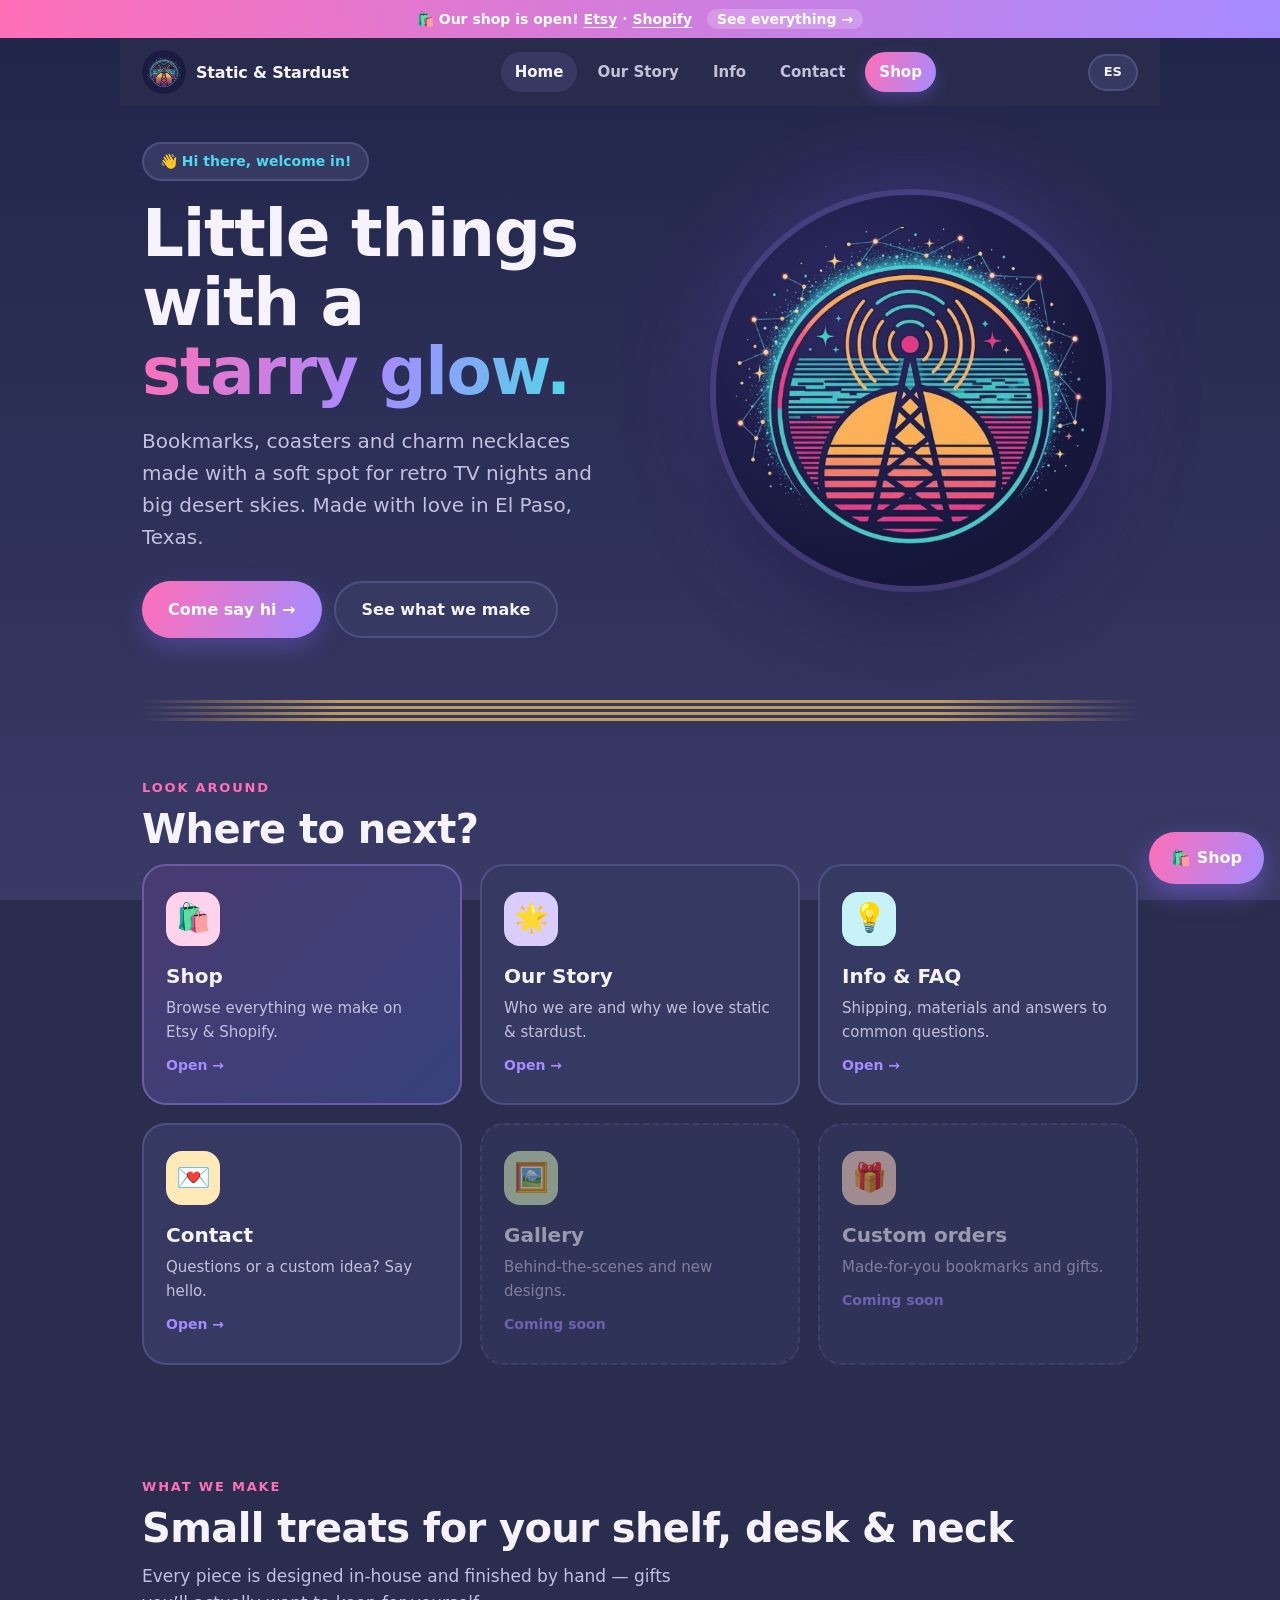
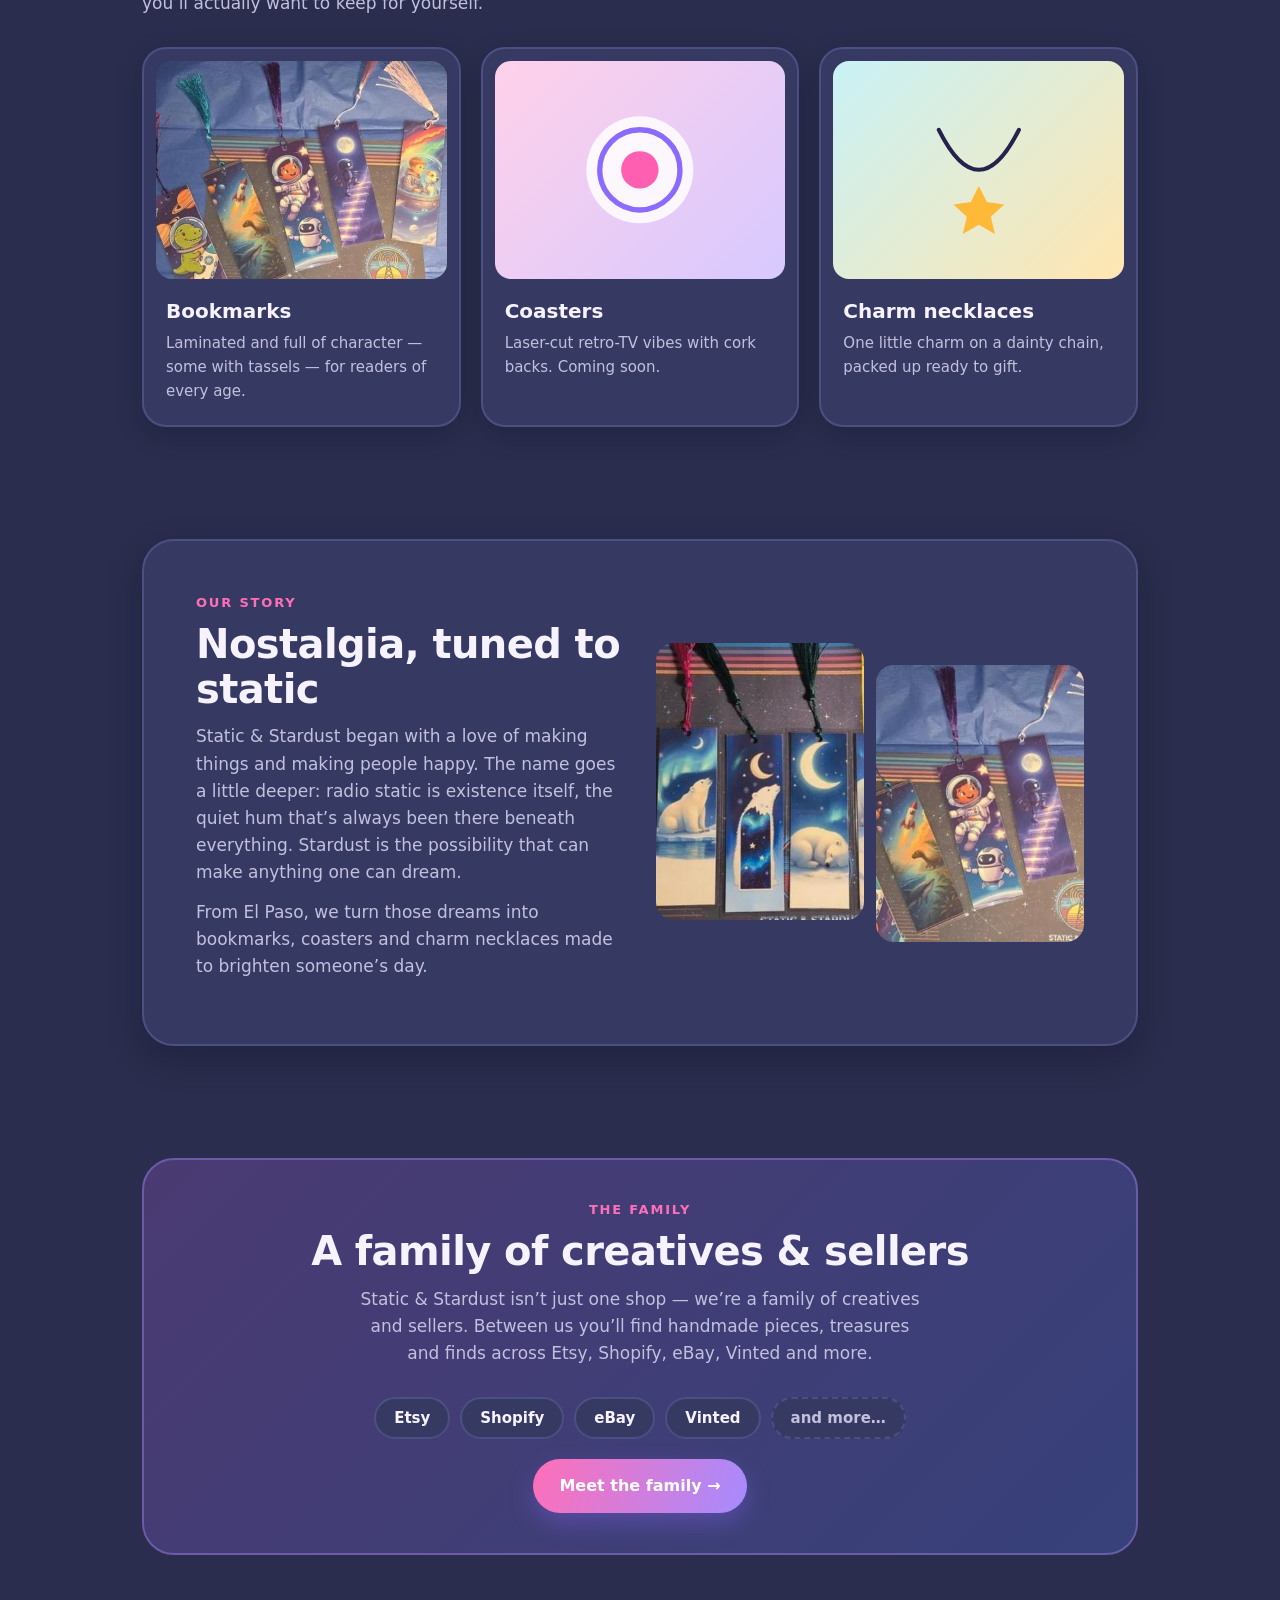
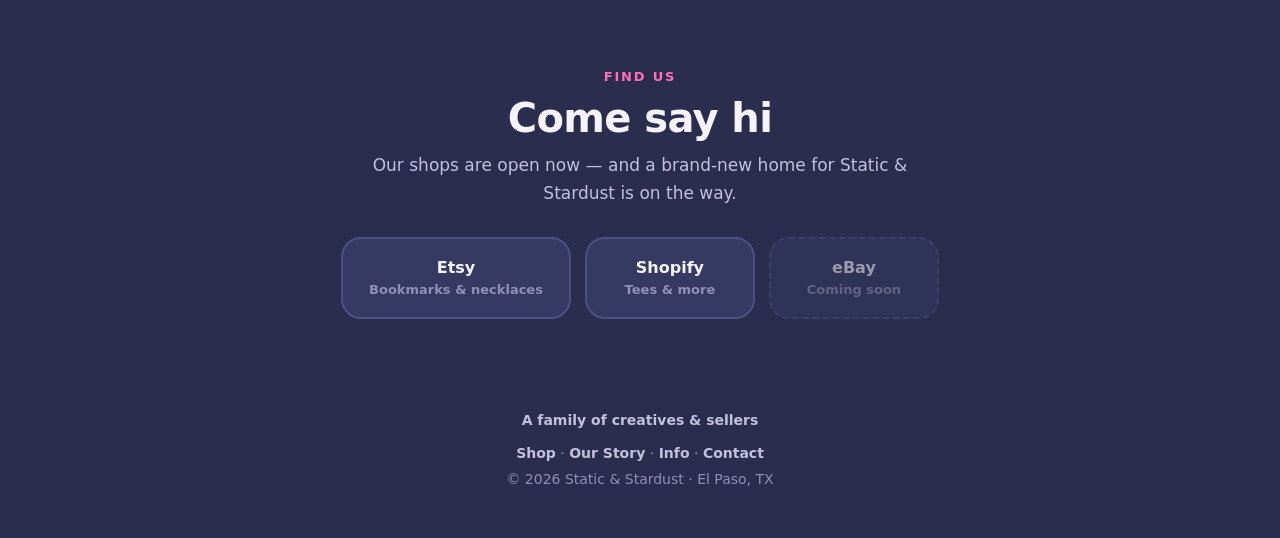
==== index.html @ 1968fdc7 "Bookmarks: tassel is optional ('some come with'), not promised Co-Authored-By: Claude Sonnet 5.5 <no" ====
<!DOCTYPE html>
<html lang="en">
<head>
<meta charset="utf-8">
<meta name="viewport" content="width=device-width, initial-scale=1">
<title data-i18n="meta.title">Static &amp; Stardust — Welcome!</title>
<meta name="description" data-i18n-content="meta.desc" content="Welcome to Static &amp; Stardust — handmade bookmarks, coasters and charm necklaces with a nostalgic, starry glow. Made in El Paso, TX.">
<meta name="theme-color" content="#2a2d4d">
<link rel="icon" type="image/png" href="assets/favicon-64.png">
<link rel="apple-touch-icon" href="assets/apple-touch-icon.png">
<meta property="og:title" content="Static &amp; Stardust — Welcome!">
<meta property="og:description" content="Bookmarks, coasters and charm necklaces with a nostalgic, starry glow.">
<meta property="og:image" content="https://staticandstardust.com/assets/apple-touch-icon.png">
<link rel="stylesheet" href="welcome.css">
</head>
<body data-page="home">
<div class="blobs" aria-hidden="true"><i></i><i></i><i></i><i></i></div>

<div id="chrome-top"></div>
<div class="wrap">
  <main id="top">
    <div class="hero">
      <div>
        <span class="hello" data-i18n="hero.hello">👋 Hi there, welcome in!</span>
        <h1 data-i18n="hero.title">Little things with a<br><span class="grad">starry glow.</span></h1>
        <p class="lede" data-i18n="hero.lede">Bookmarks, coasters and charm necklaces made with a soft spot for retro TV nights and big desert skies. Made with love in El Paso, Texas.</p>
        <div class="btns">
          <a class="btn btn-main" href="#find" data-i18n="hero.cta">Come say hi →</a>
          <a class="btn btn-alt" href="#make" data-i18n="hero.make">See what we make</a>
        </div>
      </div>
      <div class="badge-wrap"><img src="assets/logo-badge.png" alt="Static &amp; Stardust radio-tower sunset badge"></div>
    </div>
    <div class="stripes" aria-hidden="true"></div>

    <section id="explore">
      <div class="tag" data-i18n="ex.tag">Look around</div>
      <h2 data-i18n="ex.title">Where to next?</h2>
      <div class="boxes">
        <a class="box feat" href="shop.html"><div class="ic i1">🛍️</div><h3 data-i18n="ex.shop.t">Shop</h3><p data-i18n="ex.shop.p">Browse everything we make on Etsy &amp; Shopify.</p><span class="go" data-i18n="ex.go">Open →</span></a>
        <a class="box" href="about.html"><div class="ic i2">🌟</div><h3 data-i18n="ex.about.t">Our Story</h3><p data-i18n="ex.about.p">Who we are and why we love static &amp; stardust.</p><span class="go" data-i18n="ex.go">Open →</span></a>
        <a class="box" href="info.html"><div class="ic i3">💡</div><h3 data-i18n="ex.info.t">Info &amp; FAQ</h3><p data-i18n="ex.info.p">Shipping, materials and answers to common questions.</p><span class="go" data-i18n="ex.go">Open →</span></a>
        <a class="box" href="contact.html"><div class="ic i4">💌</div><h3 data-i18n="ex.contact.t">Contact</h3><p data-i18n="ex.contact.p">Questions or a custom idea? Say hello.</p><span class="go" data-i18n="ex.go">Open →</span></a>
        <div class="box dim"><div class="ic i5">🖼️</div><h3 data-i18n="ex.gal.t">Gallery</h3><p data-i18n="ex.gal.p">Behind-the-scenes and new designs.</p><span class="go" data-i18n="ex.soon">Coming soon</span></div>
        <div class="box dim"><div class="ic i6">🎁</div><h3 data-i18n="ex.cust.t">Custom orders</h3><p data-i18n="ex.cust.p">Made-for-you bookmarks and gifts.</p><span class="go" data-i18n="ex.soon">Coming soon</span></div>
      </div>
    </section>

    <section id="make">
      <div class="tag" data-i18n="make.tag">What we make</div>
      <h2 data-i18n="make.title">Small treats for your shelf, desk &amp; neck</h2>
      <p class="sub" data-i18n="make.sub">Every piece is designed in-house and finished by hand — gifts you’ll actually want to keep for yourself.</p>
      <div class="cards">
        <article class="card">
          <div class="pic"><img src="assets/bookmarks-space-dino.jpg" alt="Space and dinosaur laminated bookmarks" loading="lazy"></div>
          <h3 data-i18n="c1.t">Bookmarks</h3>
          <p data-i18n="c1.p">Laminated and full of character — some with tassels — for readers of every age.</p>
        </article>
        <article class="card">
          <div class="pic coaster"><svg viewBox="0 0 100 100" aria-hidden="true"><circle cx="50" cy="50" r="40" fill="#fff" opacity=".85"/><circle cx="50" cy="50" r="30" fill="none" stroke="#8b6bff" stroke-width="4"/><circle cx="50" cy="50" r="14" fill="#ff5fb0"/></svg></div>
          <h3 data-i18n="c2.t">Coasters</h3>
          <p data-i18n="c2.p">Laser-cut retro-TV vibes with cork backs. Coming soon.</p>
        </article>
        <article class="card">
          <div class="pic neck"><svg viewBox="0 0 100 100" aria-hidden="true"><path d="M20 20 Q50 80 80 20" fill="none" stroke="#27224d" stroke-width="3" stroke-linecap="round"/><path d="M50 62 l6 12 13 2 -10 9 3 13 -12 -7 -12 7 3 -13 -10 -9 13 -2z" fill="#ffb938"/></svg></div>
          <h3 data-i18n="c3.t">Charm necklaces</h3>
          <p data-i18n="c3.p">One little charm on a dainty chain, packed up ready to gift.</p>
        </article>
      </div>
    </section>

    <section>
      <div class="story">
        <div>
          <div class="tag" data-i18n="story.tag">Our story</div>
          <h2 data-i18n="story.title">Nostalgia, tuned to static</h2>
          <p data-i18n="story.p1">Static &amp; Stardust began with a love of making things and making people happy. The name goes a little deeper: radio static is existence itself, the quiet hum that’s always been there beneath everything. Stardust is the possibility that can make anything one can dream.</p>
          <p data-i18n="story.p2">From El Paso, we turn those dreams into bookmarks, coasters and charm necklaces made to brighten someone’s day.</p>
        </div>
        <div class="photos">
          <img src="assets/bookmarks-polar-bear.jpg" alt="Polar bear laminated bookmarks" loading="lazy">
          <img src="assets/bookmarks-space-dino.jpg" alt="Space and dinosaur bookmarks" loading="lazy">
        </div>
      </div>
    </section>

    <section>
      <div class="famband">
        <div class="tag" data-i18n="fam.tag">The family</div>
        <h2 data-i18n="fam.title">A family of creatives &amp; sellers</h2>
        <p class="sub" data-i18n="fam.p">Static &amp; Stardust isn’t just one shop — we’re a family of creatives and sellers. Between us you’ll find handmade pieces, treasures and finds across Etsy, Shopify, eBay, Vinted and more.</p>
        <div class="chips"><span class="chip">Etsy</span><span class="chip">Shopify</span><span class="chip">eBay</span><span class="chip">Vinted</span><span class="chip more" data-i18n="fam.more">and more…</span></div>
        <p style="margin-top:20px"><a class="btn btn-main" href="about.html#family" data-i18n="fam.cta">Meet the family →</a></p>
      </div>
    </section>

    <section class="find" id="find">
      <div class="tag" data-i18n="find.tag">Find us</div>
      <h2 data-i18n="find.title">Come say hi</h2>
      <p class="sub" data-i18n="find.sub">Our shops are open now — and a brand-new home for Static &amp; Stardust is on the way.</p>
      <div class="shops">
        <a class="shop" href="https://staticandstardust.etsy.com" rel="noopener">Etsy<small data-i18n="find.etsy">Bookmarks &amp; necklaces</small></a>
        <a class="shop" href="https://staticandstardust.myshopify.com" rel="noopener">Shopify<small data-i18n="find.shopify">Tees &amp; more</small></a>
        <span class="shop soon">eBay<small data-i18n="find.ebay">Coming soon</small></span>
      </div>
    </section>
  </main>
</div>
<div id="chrome-bottom"></div>

<script src="shared.js"></script>
<script src="i18n.js"></script>
<script>
SASi18n(Object.assign({},SAS_SHARED_ES,{
  'meta.title':'Static &amp; Stardust — ¡Bienvenido!',
  'meta.desc':'Bienvenido a Static &amp; Stardust — separadores de libros, posavasos y collares con dijes hechos a mano con un brillo nostálgico y estrellado. Hecho en El Paso, TX.',
  'hero.hello':'👋 ¡Hola, bienvenido!',
  'hero.title':'Cositas con un<br><span class="grad">brillo estrellado.</span>',
  'hero.lede':'Separadores de libros, posavasos y collares con dijes hechos con cariño por las noches de tele retro y los cielos del desierto. Hecho con amor en El Paso, Texas.',
  'hero.cta':'Ven a saludar →',
  'hero.make':'Mira lo que hacemos',
  'make.tag':'Lo que hacemos',
  'make.title':'Pequeños detalles para tu estante, escritorio y cuello',
  'make.sub':'Cada pieza se diseña aquí y se termina a mano — regalos que querrás quedarte para ti.',
  'c1.t':'Separadores',
  'c1.p':'Laminados y llenos de personalidad — algunos con borla — para lectores de todas las edades.',
  'c2.t':'Posavasos',
  'c2.p':'Cortados con láser, estilo tele retro, con base de corcho. Próximamente.',
  'c3.t':'Collares con dije',
  'c3.p':'Un dije con una cadena delicada, listo para regalar.',
  'story.tag':'Nuestra historia',
  'story.title':'Nostalgia, sintonizada en estática',
  'story.p1':'Static & Stardust nació del amor por crear cosas y hacer felices a las personas. El nombre va un poco más profundo: la estática de la radio es la existencia misma, el zumbido silencioso que siempre ha estado ahí, bajo todo. El polvo de estrellas es la posibilidad que puede crear cualquier cosa que alguien pueda soñar.',
  'story.p2':'Desde El Paso, convertimos esos sueños en separadores, posavasos y collares con dije hechos para alegrarle el día a alguien.',
  'find.tag':'Encuéntranos',
  'find.title':'Ven a saludar',
  'find.sub':'Nuestras tiendas ya están abiertas — y un nuevo hogar para Static &amp; Stardust viene en camino.',
  'find.etsy':'Separadores y collares',
  'find.shopify':'Camisetas y más',
  'find.ebay':'Próximamente',
  'ex.tag':'Echa un vistazo','ex.title':'¿A dónde vamos?','ex.go':'Abrir →','ex.soon':'Próximamente',
  'ex.shop.t':'Tienda','ex.shop.p':'Mira todo lo que hacemos en Etsy y Shopify.',
  'ex.about.t':'Nuestra historia','ex.about.p':'Quiénes somos y por qué amamos la estática y el polvo de estrellas.',
  'ex.info.t':'Info y preguntas','ex.info.p':'Envíos, materiales y respuestas a preguntas comunes.',
  'ex.contact.t':'Contacto','ex.contact.p':'¿Preguntas o una idea personalizada? Di hola.',
  'ex.gal.t':'Galería','ex.gal.p':'Detrás de cámaras y diseños nuevos.',
  'ex.cust.t':'Pedidos personalizados','ex.cust.p':'Separadores y regalos hechos para ti.',
  'fam.tag':'La familia',
  'fam.title':'Una familia de creativos y vendedores',
  'fam.p':'Static & Stardust no es solo una tienda: somos una familia de creadores y vendedores. Entre todos encontrarás piezas hechas a mano, tesoros y hallazgos en Etsy, Shopify, eBay, Vinted y más.',
  'fam.more':'y más…',
  'fam.cta':'Conoce a la familia →',
  'fam.tagline':'Una familia de creativos y vendedores'
}));
</script>
</body>
</html>
---- welcome.css ----
:root{
  --cream:#2a2d4d; --paper:#363a63; --ink:#f6f3ff; --soft:#c3c0de; --faint:#928fb6;
  --pink:#ff6fb8; --violet:#a58bff; --teal:#4fd9e8; --amber:#ffc857; --line:#4b5082;
  --sans:ui-rounded,"SF Pro Rounded","Nunito","Segoe UI",system-ui,-apple-system,sans-serif;
  --r:24px;
}
*{box-sizing:border-box;margin:0;padding:0}
html{scroll-behavior:smooth}
body{font-family:var(--sans);background:linear-gradient(180deg,#22254a 0%,#2d3058 55%,#3a3a66 100%) fixed;color:var(--ink);line-height:1.6;-webkit-font-smoothing:antialiased;overflow-x:hidden}
a{color:inherit}
img{max-width:100%;display:block}
.wrap{max-width:1040px;margin:0 auto;padding:0 22px}

/* background blobs */
.blobs{position:fixed;inset:0;z-index:-1;overflow:hidden;pointer-events:none}
.blobs i{position:absolute;border-radius:50%;filter:blur(90px);opacity:.22}
.blobs i:nth-child(1){width:420px;height:420px;background:#ff6fb8;top:-120px;left:-100px}
.blobs i:nth-child(2){width:380px;height:380px;background:#8b6bff;top:80px;right:-120px}
.blobs i:nth-child(3){width:420px;height:420px;background:#4fd9e8;bottom:-160px;left:25%}
.blobs i:nth-child(4){width:300px;height:300px;background:#ffc857;bottom:10%;right:-80px}

/* top bar */
.top{display:flex;align-items:center;justify-content:space-between;padding:18px 0}
.brand{display:flex;align-items:center;gap:10px;text-decoration:none;font-weight:800;letter-spacing:-.01em}
.brand img{width:44px;height:44px;object-fit:contain;background:#1b1b41;border-radius:50%;padding:3px}
.lang{border:2px solid var(--line);background:var(--paper);color:var(--ink);font:inherit;font-weight:700;font-size:13px;border-radius:999px;padding:6px 14px;cursor:pointer}
.lang:hover{border-color:var(--violet)}

/* hero */
.hero{display:grid;grid-template-columns:1.05fr .95fr;gap:40px;align-items:center;padding:36px 0 56px}
.hello{display:inline-block;background:var(--paper);border:2px solid var(--line);padding:6px 16px;border-radius:999px;font-weight:700;font-size:14px;color:var(--violet);margin-bottom:18px}
h1{font-size:clamp(38px,6.4vw,66px);line-height:1.05;letter-spacing:-.02em;font-weight:900;margin-bottom:18px}
h1 .grad{background:linear-gradient(110deg,var(--pink),var(--violet) 55%,var(--teal));-webkit-background-clip:text;background-clip:text;color:transparent}
.lede{font-size:clamp(17px,2.2vw,20px);color:var(--soft);max-width:480px;margin-bottom:28px}
.btns{display:flex;gap:12px;flex-wrap:wrap}
.btn{display:inline-flex;align-items:center;gap:8px;padding:14px 26px;border-radius:999px;font-weight:800;text-decoration:none;font-size:16px;transition:transform .15s,box-shadow .15s}
.btn:hover{transform:translateY(-2px)}
.btn-main{background:linear-gradient(110deg,var(--pink),var(--violet));color:#fff;box-shadow:0 10px 24px rgba(139,107,255,.32)}
.btn-alt{background:var(--paper);border:2px solid var(--line);color:var(--ink)}
.btn-alt:hover{border-color:var(--teal)}
.badge-wrap{position:relative;display:grid;place-items:center}
.badge-wrap::before{content:"";position:absolute;width:86%;aspect-ratio:1;border-radius:50%;background:radial-gradient(circle at 35% 30%,#2e2a63 0,#15163a 72%);box-shadow:0 0 0 6px rgba(165,139,255,.18),0 30px 70px rgba(10,10,30,.5),0 0 90px rgba(139,107,255,.35)}
.badge-wrap img{position:relative;width:min(420px,88%);animation:float 6s ease-in-out infinite}
@keyframes float{50%{transform:translateY(-10px)}}
@media (prefers-reduced-motion:reduce){.badge-wrap img{animation:none}html{scroll-behavior:auto}}

/* sunset stripe divider */
.stripes{height:22px;background:repeating-linear-gradient(180deg,var(--amber) 0 3px,transparent 3px 6px);-webkit-mask:linear-gradient(90deg,transparent,#000 20%,#000 80%,transparent);mask:linear-gradient(90deg,transparent,#000 20%,#000 80%,transparent);opacity:.7;margin:6px 0 0}

section{padding:56px 0}
.tag{font-weight:800;font-size:13px;letter-spacing:.14em;text-transform:uppercase;color:var(--pink);margin-bottom:8px}
h2{font-size:clamp(28px,4.4vw,40px);line-height:1.12;letter-spacing:-.015em;font-weight:900;margin-bottom:12px}
.sub{color:var(--soft);max-width:560px;margin-bottom:30px;font-size:17px}

/* make cards */
.cards{display:grid;grid-template-columns:repeat(3,1fr);gap:20px}
.card{background:var(--paper);border:2px solid var(--line);border-radius:var(--r);padding:12px 12px 22px;box-shadow:0 8px 24px rgba(10,10,30,.25);transition:transform .2s,box-shadow .2s}
.card:hover{transform:translateY(-5px);box-shadow:0 18px 36px rgba(10,10,30,.4)}
.card .pic{aspect-ratio:4/3;border-radius:16px;overflow:hidden;margin-bottom:16px;display:grid;place-items:center}
.card .pic img{width:100%;height:100%;object-fit:cover}
.card h3{font-size:20px;font-weight:800;padding:0 10px 4px}
.card p{color:var(--soft);font-size:15px;padding:0 10px}
.pic.coaster{background:linear-gradient(135deg,#ffd1ea,#d7c9ff)}
.pic.neck{background:linear-gradient(135deg,#c9f2f7,#ffe6b0)}
.pic svg{width:46%;height:auto}

/* story */
.story{background:var(--paper);border:2px solid var(--line);border-radius:32px;padding:clamp(26px,5vw,52px);display:grid;grid-template-columns:1fr 1fr;gap:32px;align-items:center;box-shadow:0 12px 34px rgba(10,10,30,.3)}
.story p{color:var(--soft);font-size:17px;margin-bottom:12px}
.story .photos{display:grid;grid-template-columns:1fr 1fr;gap:12px}
.story .photos img{border-radius:18px;aspect-ratio:3/4;object-fit:cover;width:100%}
.story .photos img:nth-child(2){margin-top:22px}

/* find us */
.find{text-align:center}
.find .sub{margin-left:auto;margin-right:auto}
.shops{display:flex;gap:14px;justify-content:center;flex-wrap:wrap}
.shop{background:var(--paper);border:2px solid var(--line);border-radius:20px;padding:16px 26px;text-decoration:none;font-weight:800;min-width:170px;transition:transform .15s,border-color .15s}
.shop:hover{transform:translateY(-3px);border-color:var(--violet)}
.shop small{display:block;font-weight:600;color:var(--faint);font-size:13px}
.shop.soon{opacity:.6;pointer-events:none;border-style:dashed}

footer{padding:30px 0 44px;text-align:center;color:var(--faint);font-size:14px}

@media (max-width:820px){
  .hero{grid-template-columns:1fr;text-align:center;padding-top:10px}
  .lede{margin-left:auto;margin-right:auto}
  .btns{justify-content:center}
  .badge-wrap{order:-1}
  .cards{grid-template-columns:1fr}
  .story{grid-template-columns:1fr}
}

/* ---- shared chrome ---- */
.bar{background:linear-gradient(100deg,var(--pink),var(--violet));color:#fff;text-align:center;font-weight:700;font-size:14px;padding:8px 14px}
.bar a{color:#fff;text-decoration:underline;text-underline-offset:3px;font-weight:800}
.bar .bar-more{margin-left:10px;background:rgba(255,255,255,.2);padding:2px 10px;border-radius:999px;text-decoration:none}
.top{position:sticky;top:0;z-index:30;background:rgba(42,45,77,.86);-webkit-backdrop-filter:blur(10px);backdrop-filter:blur(10px);margin:0 -22px;padding:12px 22px;gap:14px;flex-wrap:wrap}
.nav{display:flex;gap:6px;align-items:center;flex-wrap:wrap}
.nav a{text-decoration:none;font-weight:700;font-size:15px;padding:8px 14px;border-radius:999px;color:var(--soft)}
.nav a:hover,.nav a.on{background:var(--paper);color:var(--ink)}
.nav a.nav-shop{background:linear-gradient(110deg,var(--pink),var(--violet));color:#fff;box-shadow:0 6px 16px rgba(139,107,255,.3)}
.float-shop{position:fixed;right:16px;bottom:16px;z-index:40;background:linear-gradient(110deg,var(--pink),var(--violet));color:#fff;text-decoration:none;font-weight:800;padding:13px 22px;border-radius:999px;box-shadow:0 10px 26px rgba(139,107,255,.45);transition:transform .15s}
.float-shop:hover{transform:translateY(-3px)}
footer p{margin:4px 0}footer a{text-decoration:none;font-weight:700;color:var(--soft)}footer a:hover{color:var(--violet)}
@media (max-width:700px){.nav{order:3;width:100%;justify-content:center}.nav a{padding:6px 11px;font-size:14px}.top{justify-content:space-between}}

/* ---- explore boxes ---- */
.boxes{display:grid;grid-template-columns:repeat(3,1fr);gap:18px}
.box{display:block;text-decoration:none;background:var(--paper);border:2px solid var(--line);border-radius:var(--r);padding:26px 22px;transition:transform .2s,box-shadow .2s,border-color .2s;position:relative}
.box:hover{transform:translateY(-5px);box-shadow:0 18px 36px rgba(10,10,30,.4);border-color:var(--violet)}
.box .ic{width:54px;height:54px;border-radius:16px;display:grid;place-items:center;font-size:28px;margin-bottom:14px}
.box h3{font-size:20px;font-weight:800;margin-bottom:4px}.box p{color:var(--soft);font-size:15px}
.box .go{display:inline-block;margin-top:10px;font-weight:800;color:var(--violet);font-size:14px}
.box.feat{background:linear-gradient(135deg,#4a3a72,#37417a);border-color:#6a5ca8}
.box.dim{opacity:.65;border-style:dashed;pointer-events:none}
.i1{background:#ffe0f1}.i2{background:#dcd2ff}.i3{background:#cdf3f8}.i4{background:#ffeab8}.i5{background:#e2f7d4}.i6{background:#ffe3d6}
@media (max-width:820px){.boxes{grid-template-columns:1fr 1fr}}
@media (max-width:520px){.boxes{grid-template-columns:1fr}}

/* ---- inner pages ---- */
.pagehead{padding:34px 0 10px}
.pagehead h1{font-size:clamp(34px,5.5vw,54px);margin-bottom:10px}
.prose{max-width:680px}.prose p{color:var(--soft);font-size:17px;margin-bottom:14px}
.faq{display:grid;gap:12px;max-width:760px}
.faq details{background:var(--paper);border:2px solid var(--line);border-radius:18px;padding:16px 20px}
.faq summary{font-weight:800;cursor:pointer;list-style:none}
.faq summary::after{content:"+";float:right;color:var(--violet);font-weight:900}
.faq details[open] summary::after{content:"–"}
.faq p{color:var(--soft);margin-top:10px}
.shopgrid{display:grid;grid-template-columns:repeat(auto-fit,minmax(250px,1fr));gap:20px}
.bigshop{background:var(--paper);border:2px solid var(--line);border-radius:28px;padding:26px;text-decoration:none;display:block;transition:transform .2s,box-shadow .2s}
.bigshop:hover{transform:translateY(-5px);box-shadow:0 18px 36px rgba(10,10,30,.4)}
.bigshop h3{font-size:24px;font-weight:900}.bigshop p{color:var(--soft);margin:6px 0 14px}
.bigshop.main{background:linear-gradient(135deg,#4a3a72,#37417a);border-color:#6a5ca8}
.bigshop.dim{opacity:.6;border-style:dashed;pointer-events:none}
.pill{display:inline-block;font-weight:800;font-size:12px;letter-spacing:.1em;text-transform:uppercase;background:var(--amber);color:#3a2700;padding:3px 10px;border-radius:999px;margin-left:8px;vertical-align:middle}
.minis{display:grid;grid-template-columns:repeat(auto-fit,minmax(240px,1fr));gap:20px}
.mini{background:var(--paper);border:2px solid var(--line);border-radius:22px;overflow:hidden;text-decoration:none;display:block;transition:transform .2s}
.mini:hover{transform:translateY(-4px)}
.mini img{aspect-ratio:4/3;object-fit:cover;width:100%}
.mini div{padding:14px 18px 18px;font-weight:800}.mini small{display:block;color:var(--violet);font-weight:700;margin-top:2px}
.cbox{background:var(--paper);border:2px solid var(--line);border-radius:24px;padding:26px;max-width:560px}
.cbox p{color:var(--soft);margin-bottom:12px}
@media (max-width:700px){.bar-more{display:none}.nav{gap:2px;flex-wrap:nowrap}.nav a{padding:6px 9px;font-size:13.5px}}

/* ---- starry dusk ---- */
body::before{content:"";position:fixed;inset:0;z-index:-1;pointer-events:none;opacity:.9;
  background-image:
    radial-gradient(1.6px 1.6px at 12% 18%,#fff,transparent),radial-gradient(1.2px 1.2px at 28% 62%,#cfc4ff,transparent),
    radial-gradient(1.8px 1.8px at 47% 12%,#fff,transparent),radial-gradient(1.2px 1.2px at 63% 74%,#a9ecf5,transparent),
    radial-gradient(1.6px 1.6px at 78% 28%,#fff,transparent),radial-gradient(1.2px 1.2px at 90% 58%,#ffe2a6,transparent),
    radial-gradient(1.2px 1.2px at 6% 82%,#fff,transparent),radial-gradient(1.4px 1.4px at 38% 90%,#fff,transparent),
    radial-gradient(1.2px 1.2px at 85% 88%,#cfc4ff,transparent),radial-gradient(1.4px 1.4px at 55% 40%,#fff,transparent);
  background-size:520px 520px;animation:twinkle 6s ease-in-out infinite alternate}
@keyframes twinkle{to{opacity:.45}}
@media (prefers-reduced-motion:reduce){body::before{animation:none}}
.hello{color:var(--teal)}
.lang{background:var(--paper);color:var(--ink)}
.nav a:hover,.nav a.on{background:var(--paper)}
.btn-alt{color:var(--ink)}
.faq details,.cbox,.mini,.shop{color:var(--ink)}
.bigshop,.box{color:var(--ink)}
.bigshop.dim,.box.dim,.shop.soon{opacity:.55}
.i1{background:#ffd3ec}.i2{background:#d9ccff}.i3{background:#c7f3f8}.i4{background:#ffe9b8}.i5{background:#d6f2c2}.i6{background:#ffd9c8}
html{background:#2a2d4d}

/* ---- family ---- */
.chips{display:flex;gap:10px;flex-wrap:wrap;margin:18px 0 6px}
.chip{background:var(--paper);border:2px solid var(--line);border-radius:999px;padding:7px 18px;font-weight:800;font-size:15px}
.chip.more{border-style:dashed;color:var(--soft)}
.famband{background:linear-gradient(135deg,#4a3a72,#37417a);border:2px solid #6a5ca8;border-radius:32px;padding:clamp(24px,4vw,40px);text-align:center}
.famband .sub{margin-left:auto;margin-right:auto}.famband .chips{justify-content:center}
.disc{max-width:640px;color:var(--faint);font-size:14px;margin-top:18px}
.tagline{color:var(--soft);font-weight:700;margin-bottom:10px}
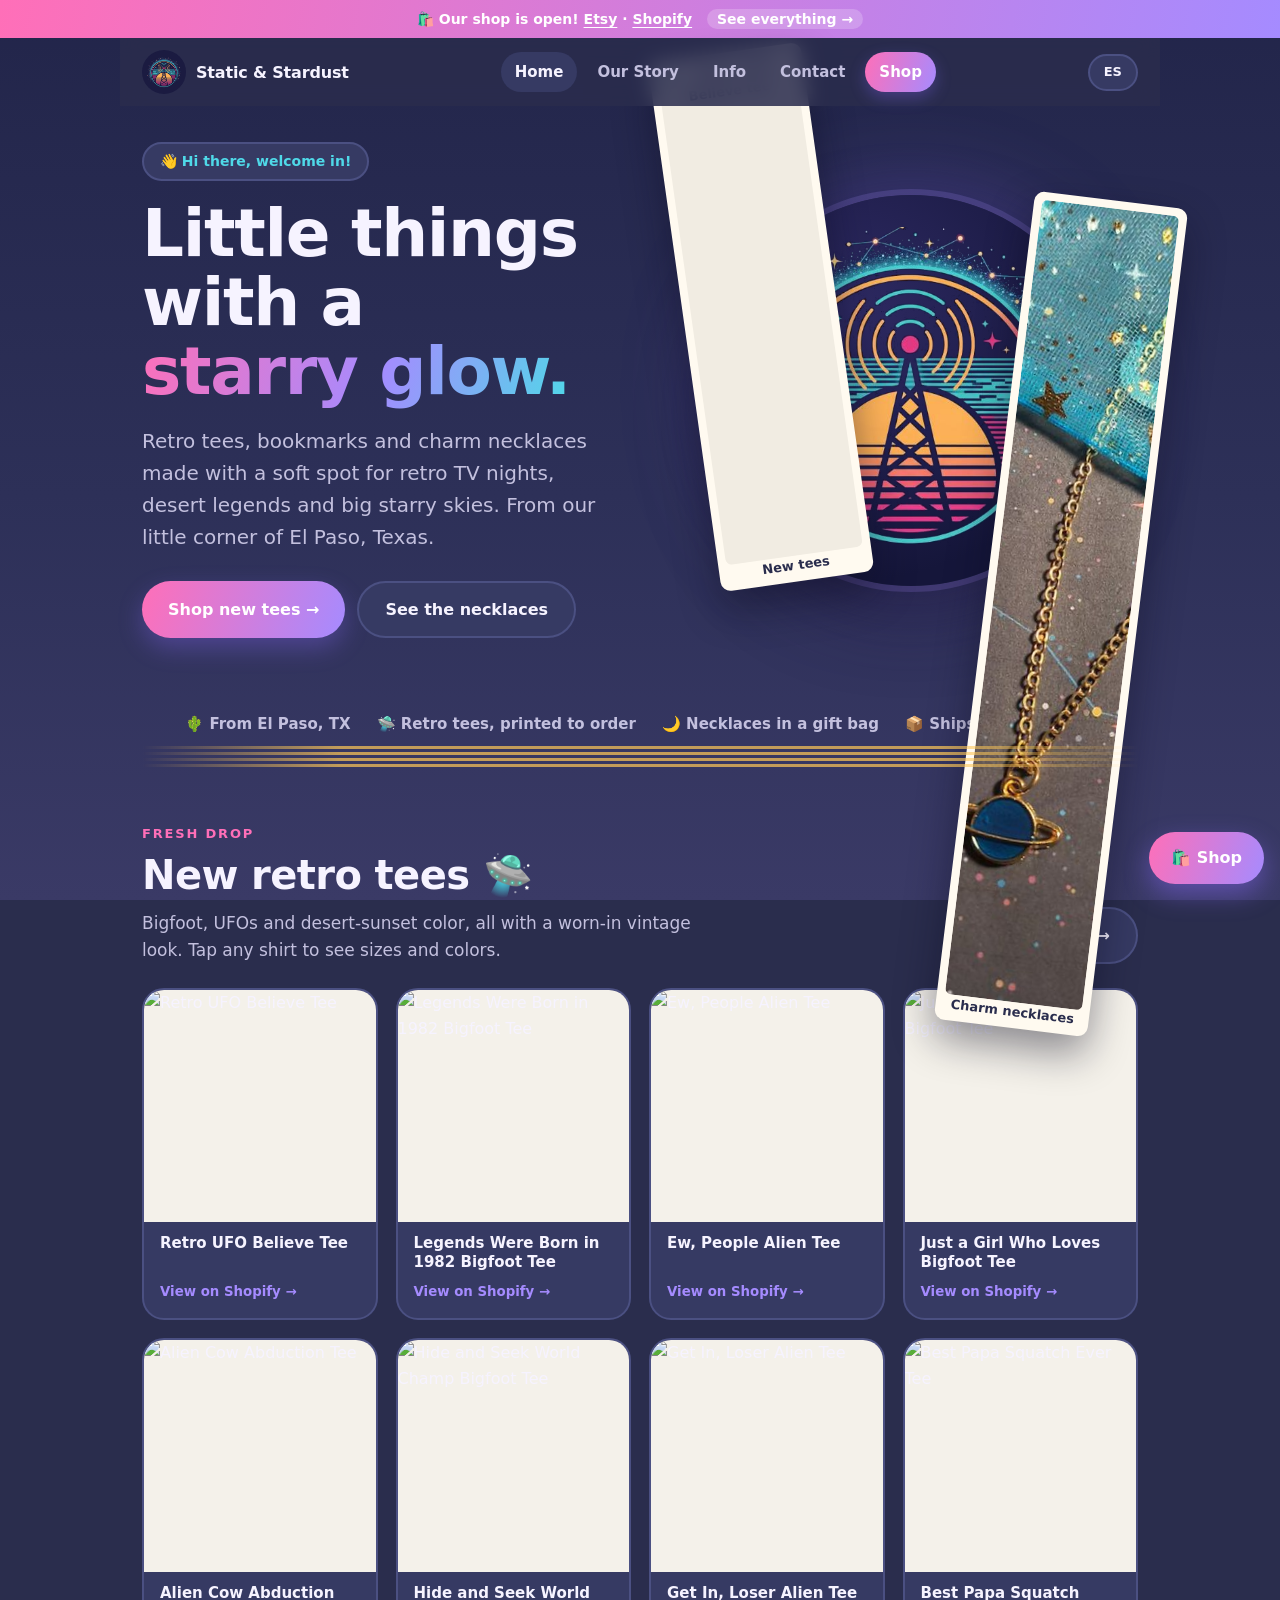
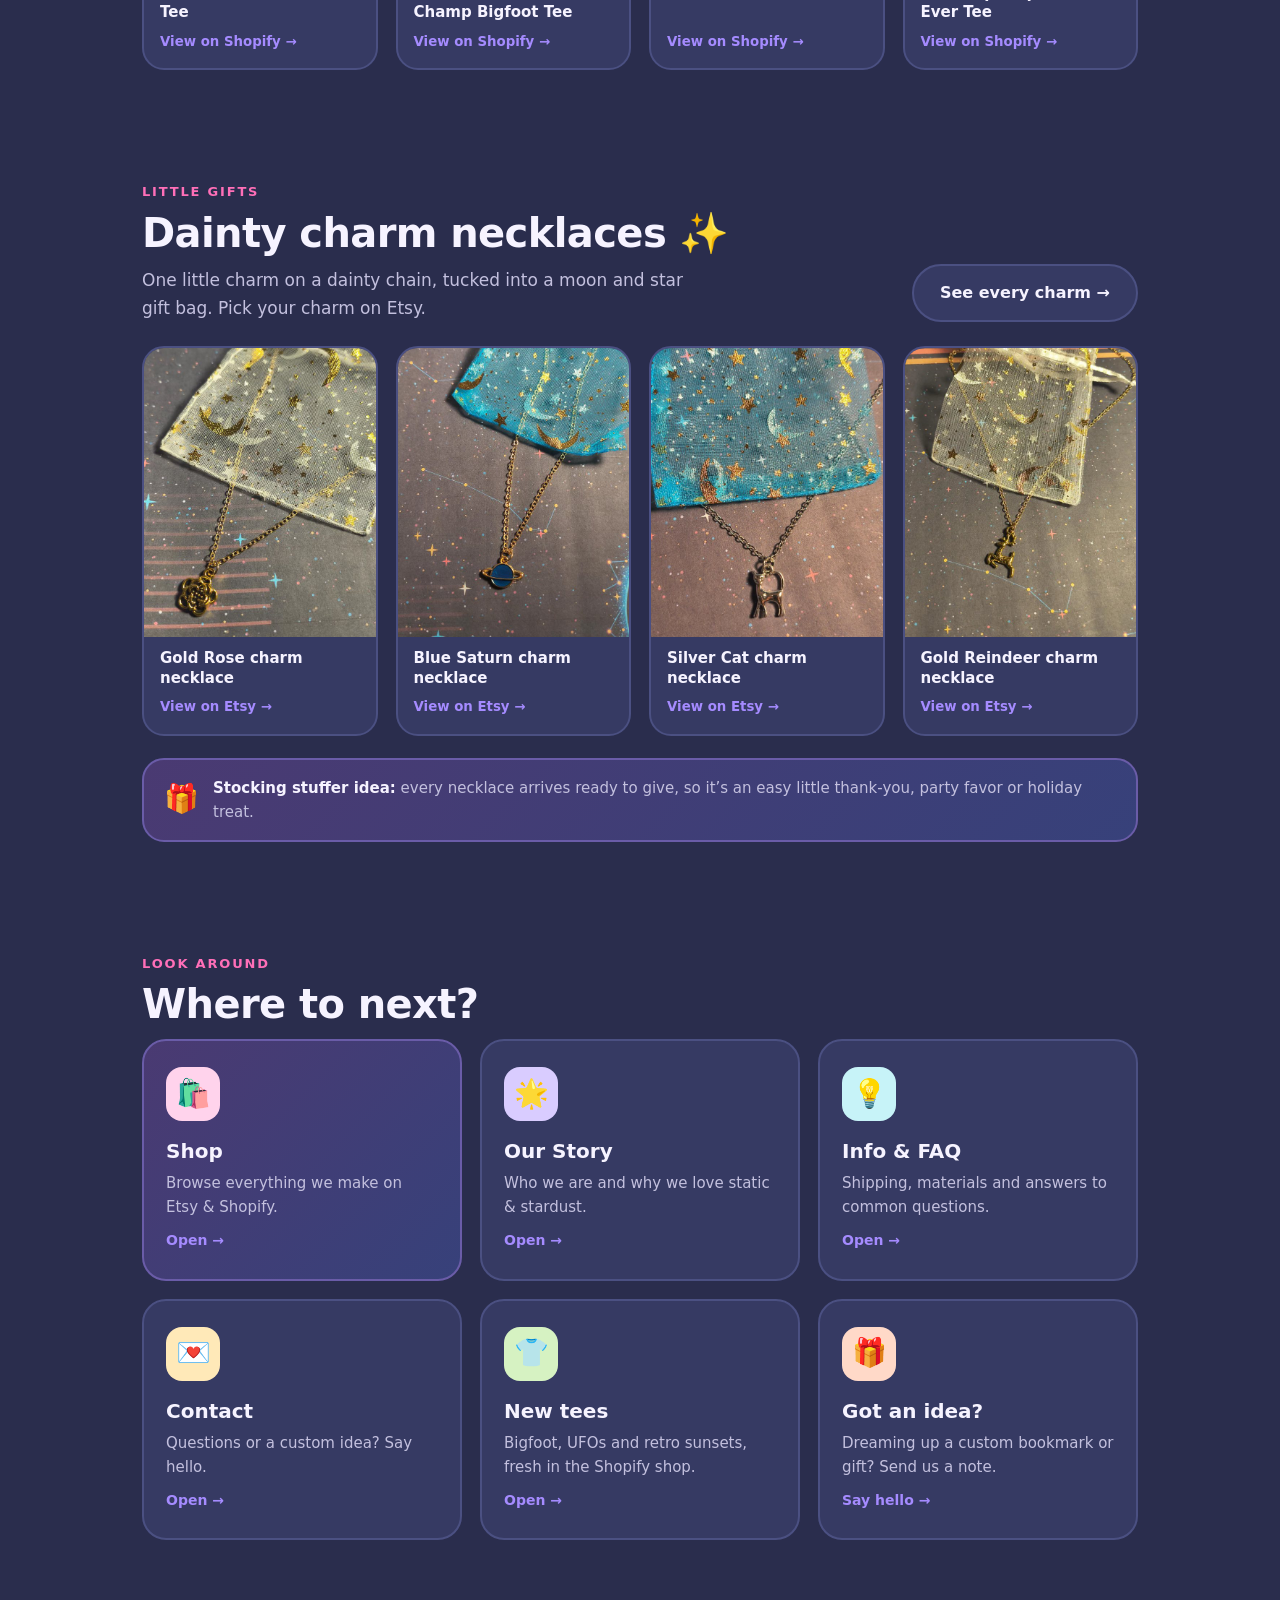
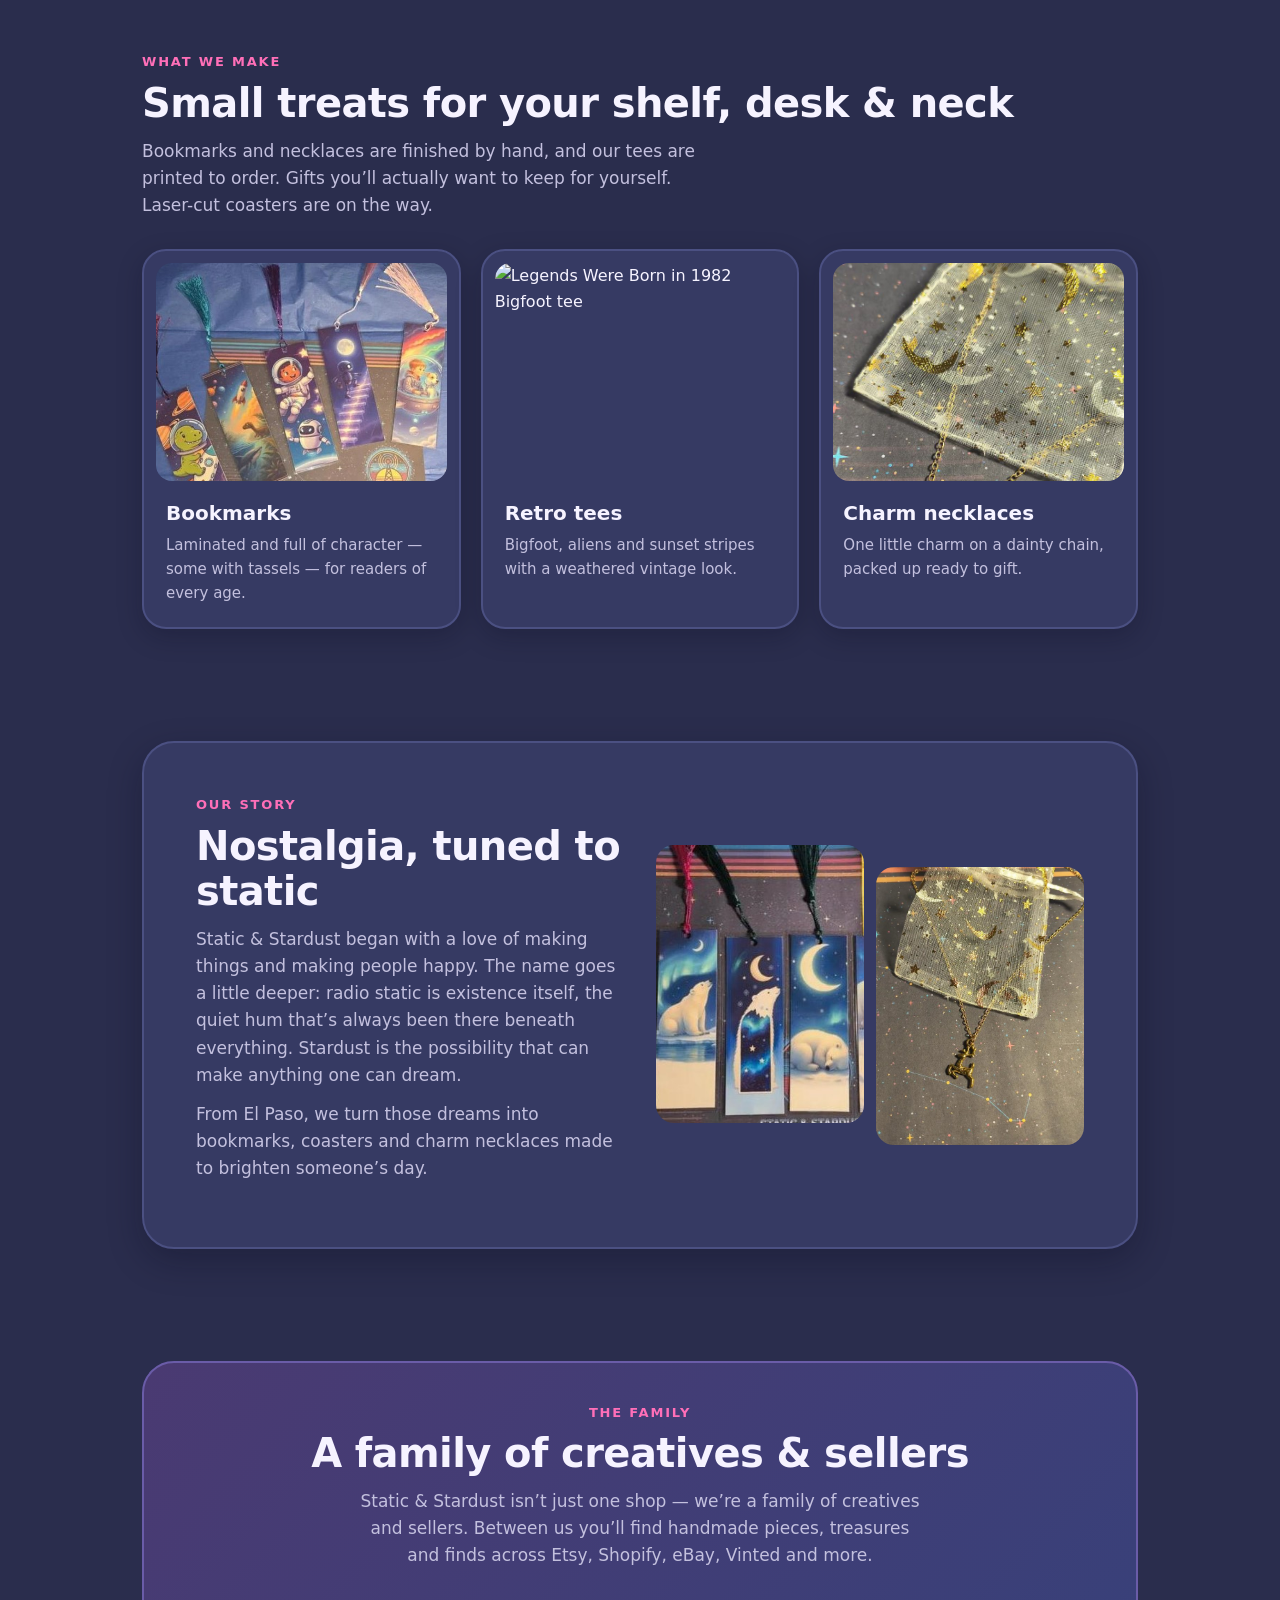
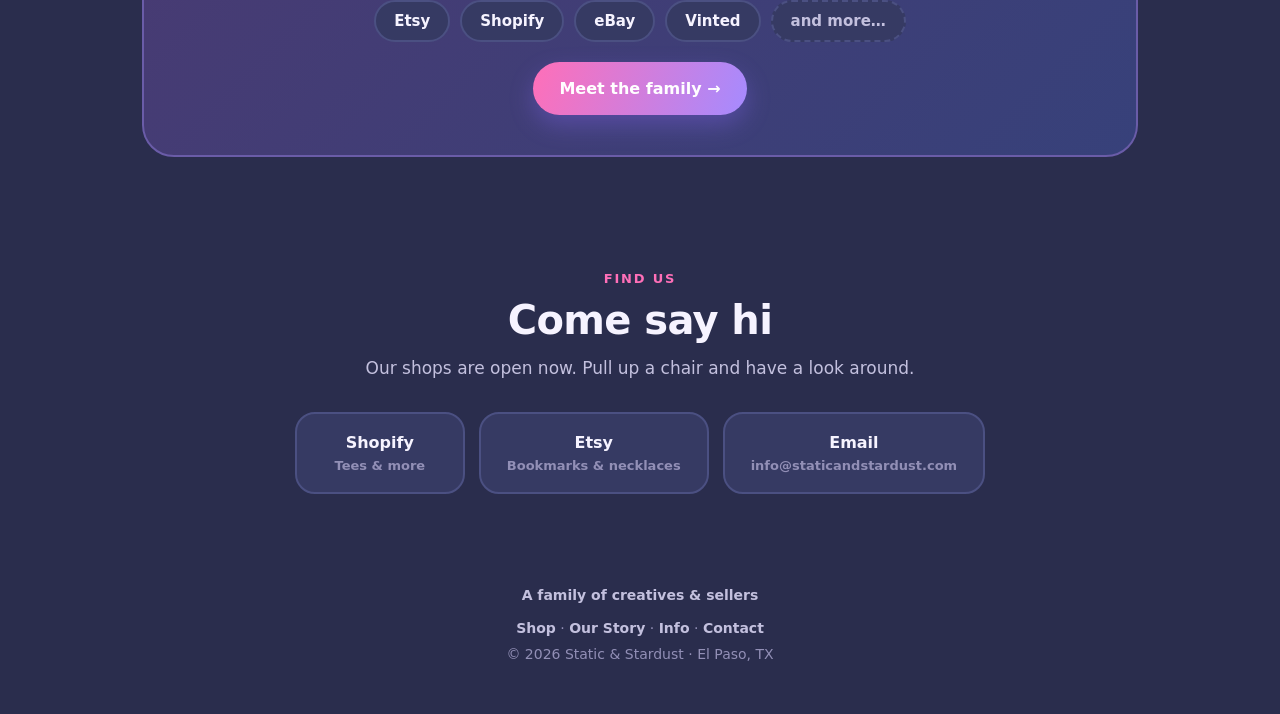
==== commit 215cc3e5: "Refresh site: warmer hero, featured tees and charm necklaces Adds a shared products.js that fills te" ====
--- a/index.html
+++ b/index.html
@@ -4,12 +4,12 @@
 <meta charset="utf-8">
 <meta name="viewport" content="width=device-width, initial-scale=1">
 <title data-i18n="meta.title">Static &amp; Stardust — Welcome!</title>
-<meta name="description" data-i18n-content="meta.desc" content="Welcome to Static &amp; Stardust — handmade bookmarks, coasters and charm necklaces with a nostalgic, starry glow. Made in El Paso, TX.">
+<meta name="description" data-i18n-content="meta.desc" content="Welcome to Static &amp; Stardust — retro tees, bookmarks and charm necklaces with a nostalgic, starry glow. From El Paso, TX.">
 <meta name="theme-color" content="#2a2d4d">
 <link rel="icon" type="image/png" href="assets/favicon-64.png">
 <link rel="apple-touch-icon" href="assets/apple-touch-icon.png">
 <meta property="og:title" content="Static &amp; Stardust — Welcome!">
-<meta property="og:description" content="Bookmarks, coasters and charm necklaces with a nostalgic, starry glow.">
+<meta property="og:description" content="Retro tees, bookmarks and charm necklaces with a nostalgic, starry glow.">
 <meta property="og:image" content="https://staticandstardust.com/assets/apple-touch-icon.png">
 <link rel="stylesheet" href="welcome.css">
 </head>
@@ -23,15 +23,45 @@
       <div>
         <span class="hello" data-i18n="hero.hello">👋 Hi there, welcome in!</span>
         <h1 data-i18n="hero.title">Little things with a<br><span class="grad">starry glow.</span></h1>
-        <p class="lede" data-i18n="hero.lede">Bookmarks, coasters and charm necklaces made with a soft spot for retro TV nights and big desert skies. Made with love in El Paso, Texas.</p>
+        <p class="lede" data-i18n="hero.lede">Retro tees, bookmarks and charm necklaces made with a soft spot for retro TV nights, desert legends and big starry skies. From our little corner of El Paso, Texas.</p>
         <div class="btns">
-          <a class="btn btn-main" href="#find" data-i18n="hero.cta">Come say hi →</a>
-          <a class="btn btn-alt" href="#make" data-i18n="hero.make">See what we make</a>
+          <a class="btn btn-main" href="#tees" data-i18n="hero.cta">Shop new tees →</a>
+          <a class="btn btn-alt" href="#necklaces" data-i18n="hero.make">See the necklaces</a>
         </div>
       </div>
-      <div class="badge-wrap"><img src="assets/logo-badge.png" alt="Static &amp; Stardust radio-tower sunset badge"></div>
+      <div class="hero-art">
+        <div class="badge-wrap"><img src="assets/logo-badge.png" alt="Static &amp; Stardust radio-tower sunset badge"></div>
+        <a class="polaroid p1" href="#tees"><img id="heroTee" alt="Retro UFO Believe tee" width="500" height="500"><span data-i18n="hero.p1">New tees</span></a>
+        <a class="polaroid p2" href="#necklaces"><img src="assets/necklace-saturn.jpg" alt="Blue Saturn charm necklace" width="640" height="800"><span data-i18n="hero.p2">Charm necklaces</span></a>
+      </div>
     </div>
+    <div class="perks"><span data-i18n="perk1">🌵 From El Paso, TX</span><span data-i18n="perk2">🛸 Retro tees, printed to order</span><span data-i18n="perk3">🌙 Necklaces in a gift bag</span><span data-i18n="perk4">📦 Ships within the US</span></div>
     <div class="stripes" aria-hidden="true"></div>
+
+    <section id="tees">
+      <div class="headrow">
+        <div>
+          <div class="tag" data-i18n="tees.tag">Fresh drop</div>
+          <h2 data-i18n="tees.title">New retro tees 🛸</h2>
+          <p class="sub" data-i18n="tees.sub">Bigfoot, UFOs and desert-sunset color, all with a worn-in vintage look. Tap any shirt to see sizes and colors.</p>
+        </div>
+        <a class="btn btn-alt" href="shop.html#tees" data-i18n="tees.all">See all tees →</a>
+      </div>
+      <div class="prods" data-products="tees" data-limit="8"></div>
+    </section>
+
+    <section id="necklaces">
+      <div class="headrow">
+        <div>
+          <div class="tag" data-i18n="neck.tag">Little gifts</div>
+          <h2 data-i18n="neck.title">Dainty charm necklaces ✨</h2>
+          <p class="sub" data-i18n="neck.sub">One little charm on a dainty chain, tucked into a moon and star gift bag. Pick your charm on Etsy.</p>
+        </div>
+        <a class="btn btn-alt" href="https://www.etsy.com/listing/4602127791/variety-of-charm-necklaces-check-them" rel="noopener" data-i18n="neck.all">See every charm →</a>
+      </div>
+      <div class="prods" data-products="necklaces"></div>
+      <div class="giftnote"><span class="em" aria-hidden="true">🎁</span><p data-i18n="neck.gift"><b>Stocking stuffer idea:</b> every necklace arrives ready to give, so it’s an easy little thank-you, party favor or holiday treat.</p></div>
+    </section>
 
     <section id="explore">
       <div class="tag" data-i18n="ex.tag">Look around</div>
@@ -41,15 +71,15 @@
         <a class="box" href="about.html"><div class="ic i2">🌟</div><h3 data-i18n="ex.about.t">Our Story</h3><p data-i18n="ex.about.p">Who we are and why we love static &amp; stardust.</p><span class="go" data-i18n="ex.go">Open →</span></a>
         <a class="box" href="info.html"><div class="ic i3">💡</div><h3 data-i18n="ex.info.t">Info &amp; FAQ</h3><p data-i18n="ex.info.p">Shipping, materials and answers to common questions.</p><span class="go" data-i18n="ex.go">Open →</span></a>
         <a class="box" href="contact.html"><div class="ic i4">💌</div><h3 data-i18n="ex.contact.t">Contact</h3><p data-i18n="ex.contact.p">Questions or a custom idea? Say hello.</p><span class="go" data-i18n="ex.go">Open →</span></a>
-        <div class="box dim"><div class="ic i5">🖼️</div><h3 data-i18n="ex.gal.t">Gallery</h3><p data-i18n="ex.gal.p">Behind-the-scenes and new designs.</p><span class="go" data-i18n="ex.soon">Coming soon</span></div>
-        <div class="box dim"><div class="ic i6">🎁</div><h3 data-i18n="ex.cust.t">Custom orders</h3><p data-i18n="ex.cust.p">Made-for-you bookmarks and gifts.</p><span class="go" data-i18n="ex.soon">Coming soon</span></div>
+        <a class="box" href="#tees"><div class="ic i5">👕</div><h3 data-i18n="ex.gal.t">New tees</h3><p data-i18n="ex.gal.p">Bigfoot, UFOs and retro sunsets, fresh in the Shopify shop.</p><span class="go" data-i18n="ex.go">Open →</span></a>
+        <a class="box" href="contact.html"><div class="ic i6">🎁</div><h3 data-i18n="ex.cust.t">Got an idea?</h3><p data-i18n="ex.cust.p">Dreaming up a custom bookmark or gift? Send us a note.</p><span class="go" data-i18n="ex.say">Say hello →</span></a>
       </div>
     </section>
 
     <section id="make">
       <div class="tag" data-i18n="make.tag">What we make</div>
       <h2 data-i18n="make.title">Small treats for your shelf, desk &amp; neck</h2>
-      <p class="sub" data-i18n="make.sub">Every piece is designed in-house and finished by hand — gifts you’ll actually want to keep for yourself.</p>
+      <p class="sub" data-i18n="make.sub">Bookmarks and necklaces are finished by hand, and our tees are printed to order. Gifts you’ll actually want to keep for yourself. Laser-cut coasters are on the way.</p>
       <div class="cards">
         <article class="card">
           <div class="pic"><img src="assets/bookmarks-space-dino.jpg" alt="Space and dinosaur laminated bookmarks" loading="lazy"></div>
@@ -57,12 +87,12 @@
           <p data-i18n="c1.p">Laminated and full of character — some with tassels — for readers of every age.</p>
         </article>
         <article class="card">
-          <div class="pic coaster"><svg viewBox="0 0 100 100" aria-hidden="true"><circle cx="50" cy="50" r="40" fill="#fff" opacity=".85"/><circle cx="50" cy="50" r="30" fill="none" stroke="#8b6bff" stroke-width="4"/><circle cx="50" cy="50" r="14" fill="#ff5fb0"/></svg></div>
-          <h3 data-i18n="c2.t">Coasters</h3>
-          <p data-i18n="c2.p">Laser-cut retro-TV vibes with cork backs. Coming soon.</p>
+          <div class="pic"><img src="https://cdn.shopify.com/s/files/1/0777/9188/7412/files/ninjapod_media_4377434_616502_51_FRONT.jpg?v=1794958257&amp;width=600" alt="Legends Were Born in 1982 Bigfoot tee" loading="lazy"></div>
+          <h3 data-i18n="c2.t">Retro tees</h3>
+          <p data-i18n="c2.p">Bigfoot, aliens and sunset stripes with a weathered vintage look.</p>
         </article>
         <article class="card">
-          <div class="pic neck"><svg viewBox="0 0 100 100" aria-hidden="true"><path d="M20 20 Q50 80 80 20" fill="none" stroke="#27224d" stroke-width="3" stroke-linecap="round"/><path d="M50 62 l6 12 13 2 -10 9 3 13 -12 -7 -12 7 3 -13 -10 -9 13 -2z" fill="#ffb938"/></svg></div>
+          <div class="pic"><img src="assets/necklace-rose.jpg" alt="Gold rose charm necklace" loading="lazy" style="object-position:50% 80%"></div>
           <h3 data-i18n="c3.t">Charm necklaces</h3>
           <p data-i18n="c3.p">One little charm on a dainty chain, packed up ready to gift.</p>
         </article>
@@ -79,7 +109,7 @@
         </div>
         <div class="photos">
           <img src="assets/bookmarks-polar-bear.jpg" alt="Polar bear laminated bookmarks" loading="lazy">
-          <img src="assets/bookmarks-space-dino.jpg" alt="Space and dinosaur bookmarks" loading="lazy">
+          <img src="assets/necklace-reindeer.jpg" alt="Gold reindeer charm necklace" loading="lazy">
         </div>
       </div>
     </section>
@@ -97,11 +127,11 @@
     <section class="find" id="find">
       <div class="tag" data-i18n="find.tag">Find us</div>
       <h2 data-i18n="find.title">Come say hi</h2>
-      <p class="sub" data-i18n="find.sub">Our shops are open now — and a brand-new home for Static &amp; Stardust is on the way.</p>
+      <p class="sub" data-i18n="find.sub">Our shops are open now. Pull up a chair and have a look around.</p>
       <div class="shops">
+        <a class="shop" href="https://staticandstardust.myshopify.com" rel="noopener">Shopify<small data-i18n="find.shopify">Tees &amp; more</small></a>
         <a class="shop" href="https://staticandstardust.etsy.com" rel="noopener">Etsy<small data-i18n="find.etsy">Bookmarks &amp; necklaces</small></a>
-        <a class="shop" href="https://staticandstardust.myshopify.com" rel="noopener">Shopify<small data-i18n="find.shopify">Tees &amp; more</small></a>
-        <span class="shop soon">eBay<small data-i18n="find.ebay">Coming soon</small></span>
+        <a class="shop" href="contact.html">Email<small data-i18n="find.mail">info@staticandstardust.com</small></a>
       </div>
     </section>
   </main>
@@ -109,23 +139,33 @@
 <div id="chrome-bottom"></div>
 
 <script src="shared.js"></script>
+<script src="products.js"></script>
 <script src="i18n.js"></script>
 <script>
 SASi18n(Object.assign({},SAS_SHARED_ES,{
   'meta.title':'Static &amp; Stardust — ¡Bienvenido!',
-  'meta.desc':'Bienvenido a Static &amp; Stardust — separadores de libros, posavasos y collares con dijes hechos a mano con un brillo nostálgico y estrellado. Hecho en El Paso, TX.',
+  'meta.desc':'Bienvenido a Static &amp; Stardust — camisetas retro, separadores de libros y collares con dije con un brillo nostálgico y estrellado. Desde El Paso, TX.',
   'hero.hello':'👋 ¡Hola, bienvenido!',
   'hero.title':'Cositas con un<br><span class="grad">brillo estrellado.</span>',
-  'hero.lede':'Separadores de libros, posavasos y collares con dijes hechos con cariño por las noches de tele retro y los cielos del desierto. Hecho con amor en El Paso, Texas.',
-  'hero.cta':'Ven a saludar →',
-  'hero.make':'Mira lo que hacemos',
+  'hero.lede':'Camisetas retro, separadores de libros y collares con dije hechos con cariño por las noches de tele retro, las leyendas del desierto y los grandes cielos estrellados. Desde nuestro rinconcito de El Paso, Texas.',
+  'hero.cta':'Ver camisetas nuevas →',
+  'hero.make':'Ver los collares',
+  'hero.p1':'Camisetas nuevas','hero.p2':'Collares con dije',
+  'perk1':'🌵 Desde El Paso, TX','perk2':'🛸 Camisetas retro impresas bajo pedido','perk3':'🌙 Collares en bolsita de regalo','perk4':'📦 Enviamos dentro de EE. UU.',
+  'tees.tag':'Recién salidas','tees.title':'Camisetas retro nuevas 🛸',
+  'tees.sub':'Bigfoot, ovnis y colores de atardecer en el desierto, todo con un look vintage desgastado. Toca cualquier camiseta para ver tallas y colores.',
+  'tees.all':'Ver todas las camisetas →',
+  'neck.tag':'Pequeños regalos','neck.title':'Collares delicados con dije ✨',
+  'neck.sub':'Un dije con una cadena delicada, guardado en una bolsita de regalo con lunas y estrellas. Elige tu dije en Etsy.',
+  'neck.all':'Ver todos los dijes →',
+  'neck.gift':'<b>Idea para el calcetín navideño:</b> cada collar llega listo para regalar, así que es un detalle fácil para dar las gracias, para una fiesta o para las fiestas.',
   'make.tag':'Lo que hacemos',
   'make.title':'Pequeños detalles para tu estante, escritorio y cuello',
-  'make.sub':'Cada pieza se diseña aquí y se termina a mano — regalos que querrás quedarte para ti.',
+  'make.sub':'Los separadores y collares se terminan a mano, y nuestras camisetas se imprimen bajo pedido. Regalos que querrás quedarte para ti. Los posavasos cortados con láser vienen en camino.',
   'c1.t':'Separadores',
   'c1.p':'Laminados y llenos de personalidad — algunos con borla — para lectores de todas las edades.',
-  'c2.t':'Posavasos',
-  'c2.p':'Cortados con láser, estilo tele retro, con base de corcho. Próximamente.',
+  'c2.t':'Camisetas retro',
+  'c2.p':'Bigfoot, extraterrestres y franjas de atardecer con un look vintage desgastado.',
   'c3.t':'Collares con dije',
   'c3.p':'Un dije con una cadena delicada, listo para regalar.',
   'story.tag':'Nuestra historia',
@@ -134,17 +174,17 @@
   'story.p2':'Desde El Paso, convertimos esos sueños en separadores, posavasos y collares con dije hechos para alegrarle el día a alguien.',
   'find.tag':'Encuéntranos',
   'find.title':'Ven a saludar',
-  'find.sub':'Nuestras tiendas ya están abiertas — y un nuevo hogar para Static &amp; Stardust viene en camino.',
+  'find.sub':'Nuestras tiendas ya están abiertas. Ponte cómodo y echa un vistazo.',
   'find.etsy':'Separadores y collares',
   'find.shopify':'Camisetas y más',
-  'find.ebay':'Próximamente',
+  'find.mail':'info@staticandstardust.com',
   'ex.tag':'Echa un vistazo','ex.title':'¿A dónde vamos?','ex.go':'Abrir →','ex.soon':'Próximamente',
   'ex.shop.t':'Tienda','ex.shop.p':'Mira todo lo que hacemos en Etsy y Shopify.',
   'ex.about.t':'Nuestra historia','ex.about.p':'Quiénes somos y por qué amamos la estática y el polvo de estrellas.',
   'ex.info.t':'Info y preguntas','ex.info.p':'Envíos, materiales y respuestas a preguntas comunes.',
   'ex.contact.t':'Contacto','ex.contact.p':'¿Preguntas o una idea personalizada? Di hola.',
-  'ex.gal.t':'Galería','ex.gal.p':'Detrás de cámaras y diseños nuevos.',
-  'ex.cust.t':'Pedidos personalizados','ex.cust.p':'Separadores y regalos hechos para ti.',
+  'ex.gal.t':'Camisetas nuevas','ex.gal.p':'Bigfoot, ovnis y atardeceres retro, recién llegados a la tienda de Shopify.',
+  'ex.cust.t':'¿Tienes una idea?','ex.cust.p':'¿Sueñas con un separador o regalo personalizado? Escríbenos.','ex.say':'Di hola →',
   'fam.tag':'La familia',
   'fam.title':'Una familia de creativos y vendedores',
   'fam.p':'Static & Stardust no es solo una tienda: somos una familia de creadores y vendedores. Entre todos encontrarás piezas hechas a mano, tesoros y hallazgos en Etsy, Shopify, eBay, Vinted y más.',
--- a/welcome.css
+++ b/welcome.css
@@ -173,3 +173,36 @@
 .famband .sub{margin-left:auto;margin-right:auto}.famband .chips{justify-content:center}
 .disc{max-width:640px;color:var(--faint);font-size:14px;margin-top:18px}
 .tagline{color:var(--soft);font-weight:700;margin-bottom:10px}
+
+/* ---- refresh: warmer hero, product grids ---- */
+.hero-art{position:relative;display:grid;place-items:center;min-height:420px}
+.hero-art .badge-wrap{width:100%}
+.polaroid{position:absolute;background:#fffaf0;padding:8px 8px 26px;border-radius:10px;box-shadow:0 18px 40px rgba(10,10,30,.45);width:min(170px,34%);text-decoration:none;color:#2a2d4d;font-weight:800;font-size:13px;text-align:center;transition:transform .25s}
+.polaroid img{border-radius:6px;aspect-ratio:1;object-fit:cover;width:100%;background:#f1ece2}
+.polaroid span{position:absolute;left:0;right:0;bottom:5px}
+.polaroid.p1{left:0;bottom:4%;transform:rotate(-8deg)}
+.polaroid.p2{right:0;top:4%;transform:rotate(7deg)}
+.polaroid.p2 img{aspect-ratio:4/5}
+.polaroid:hover{transform:rotate(0) scale(1.05);z-index:2}
+.perks{display:flex;flex-wrap:wrap;justify-content:center;gap:10px 26px;padding:18px 0 4px;color:var(--soft);font-weight:700;font-size:15px}
+.perks span{white-space:nowrap}
+.headrow{display:flex;justify-content:space-between;align-items:flex-end;gap:16px;flex-wrap:wrap;margin-bottom:24px}
+.headrow .sub{margin-bottom:0}
+.prods{display:grid;grid-template-columns:repeat(4,1fr);gap:18px}
+.prod{background:var(--paper);border:2px solid var(--line);border-radius:22px;overflow:hidden;text-decoration:none;color:var(--ink);display:flex;flex-direction:column;transition:transform .2s,box-shadow .2s,border-color .2s}
+.prod:hover{transform:translateY(-5px);box-shadow:0 18px 36px rgba(10,10,30,.4);border-color:var(--violet)}
+.prod-pic{overflow:hidden}
+.prod-pic img{width:100%;height:100%;object-fit:cover;transition:transform .35s}
+.prod:hover .prod-pic img{transform:scale(1.04)}
+.prod-pic.tee{aspect-ratio:1;background:#f4f1ea}
+.prod-pic.neck{aspect-ratio:4/5;background:#1b1b41}
+.prod-txt{padding:12px 16px 16px;display:flex;flex-direction:column;gap:2px;flex:1}
+.prod-txt b{font-size:15px;line-height:1.3}
+.prod-txt small{color:var(--violet);font-weight:700;margin-top:auto;padding-top:6px}
+.giftnote{display:flex;gap:14px;align-items:center;background:linear-gradient(135deg,#4a3a72,#37417a);border:2px solid #6a5ca8;border-radius:22px;padding:16px 20px;margin-top:22px;color:var(--soft);font-size:15px}
+.giftnote b{color:var(--ink)}
+.giftnote .em{font-size:28px}
+.center{text-align:center;margin-top:26px}
+@media (max-width:900px){.prods{grid-template-columns:repeat(3,1fr)}}
+@media (max-width:820px){.hero-art{min-height:340px;max-width:440px;margin:0 auto;order:-1}.headrow{justify-content:center;text-align:center}.headrow .sub{margin-left:auto;margin-right:auto}}
+@media (max-width:620px){.prods{grid-template-columns:1fr 1fr;gap:12px}.prod-txt{padding:10px 12px 12px}.prod-txt b{font-size:14px}.polaroid{width:36%;font-size:12px}}
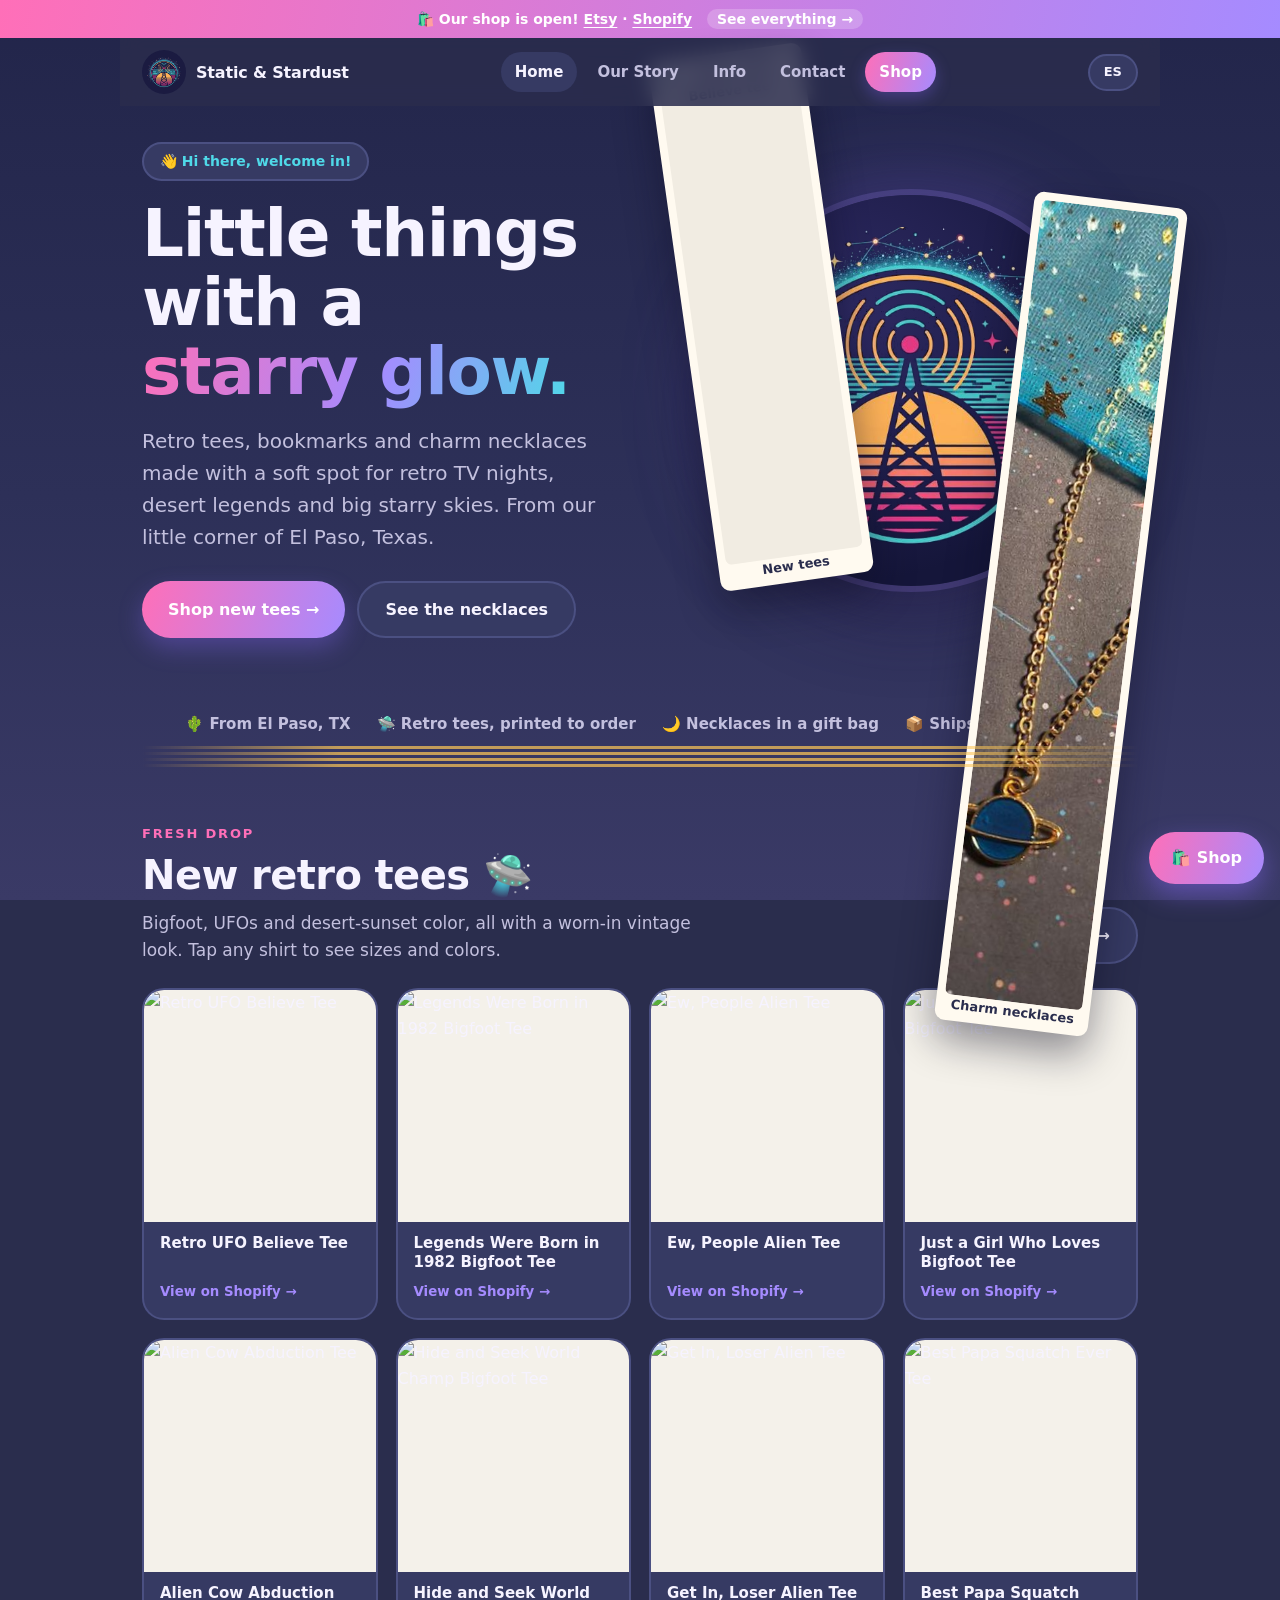
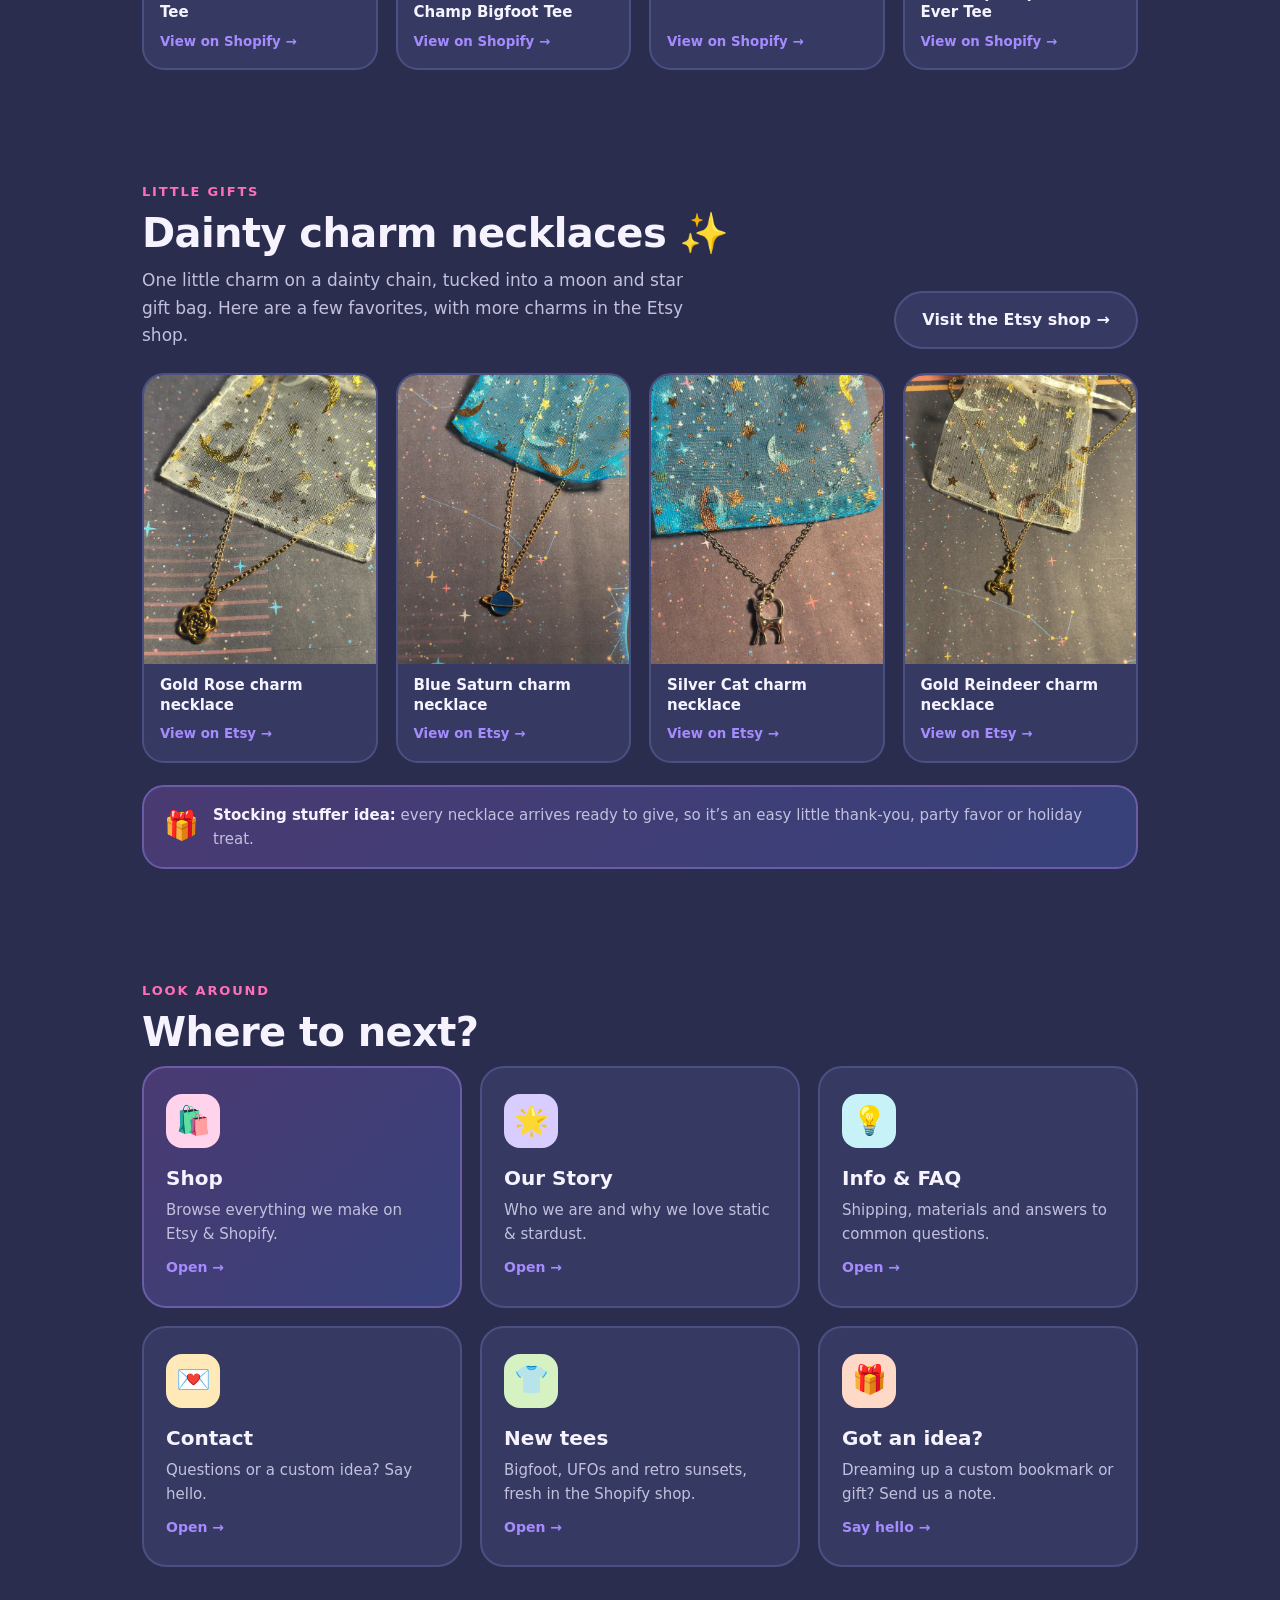
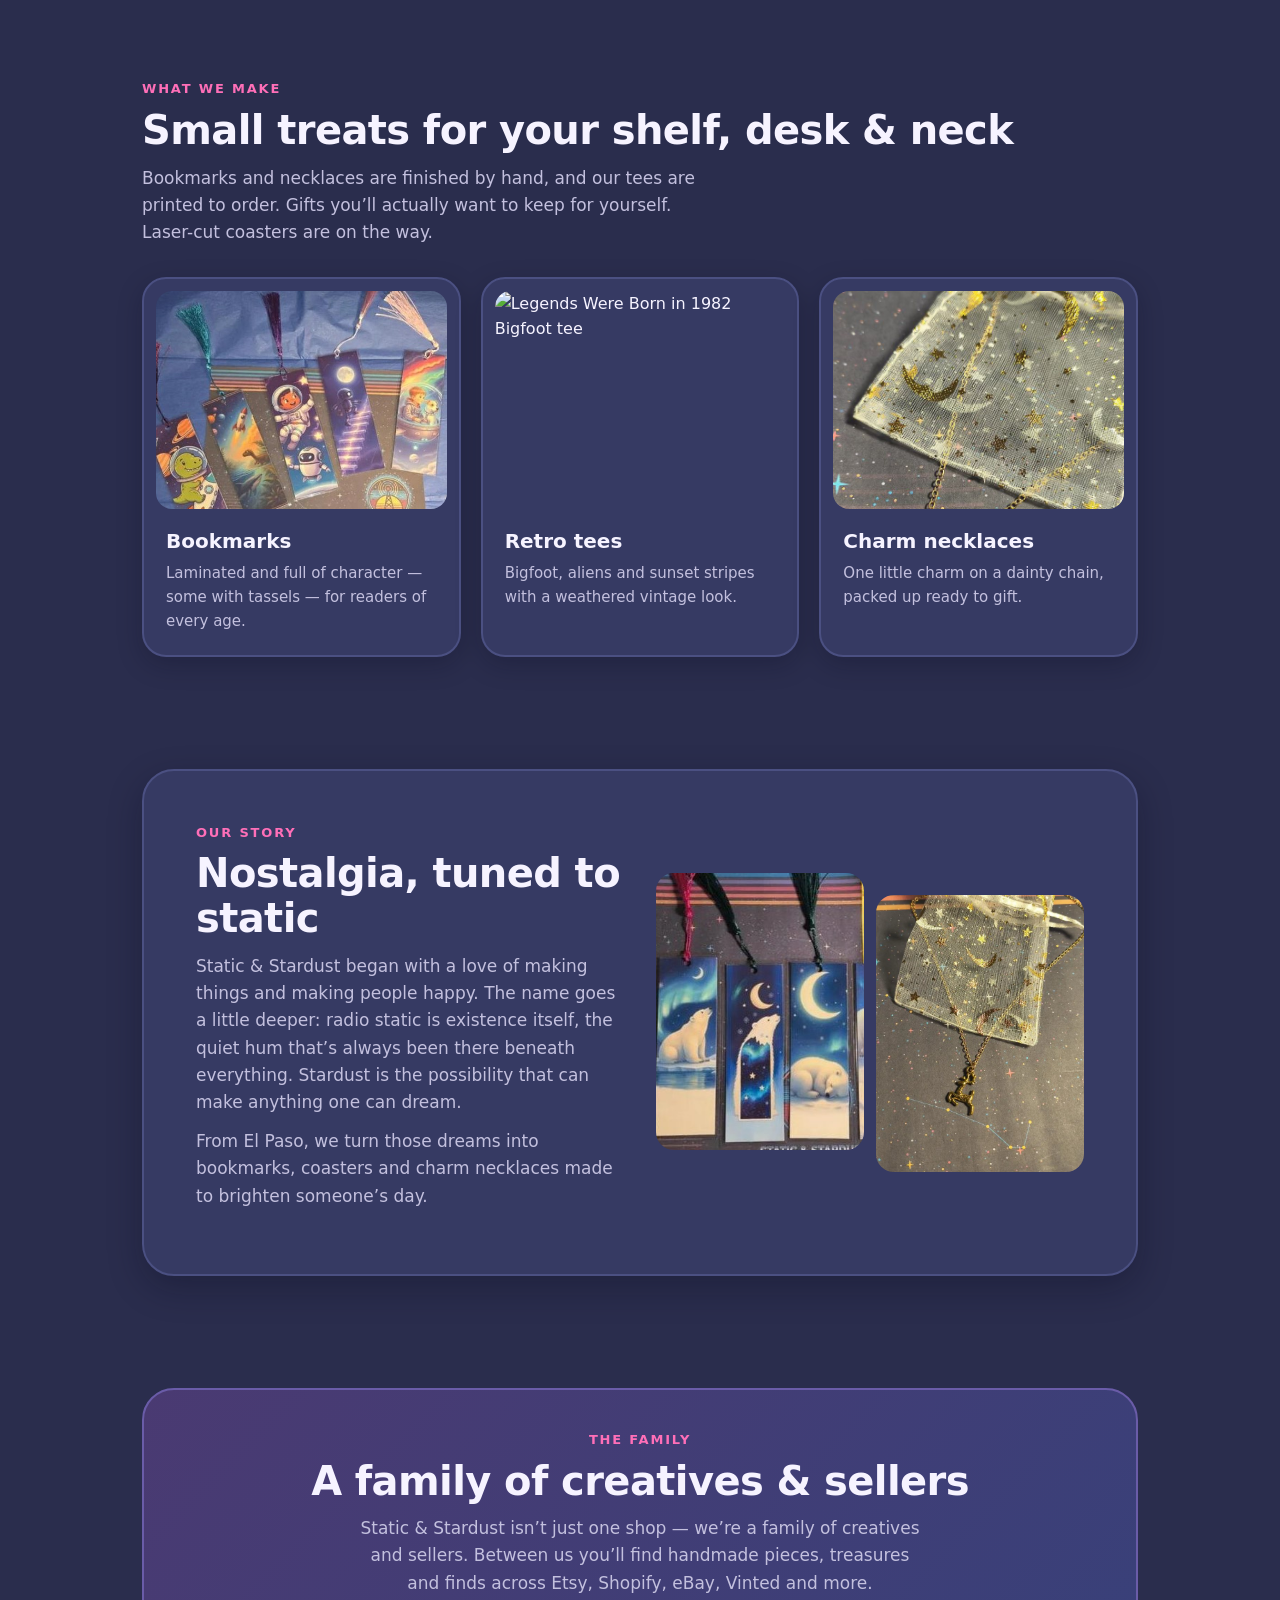
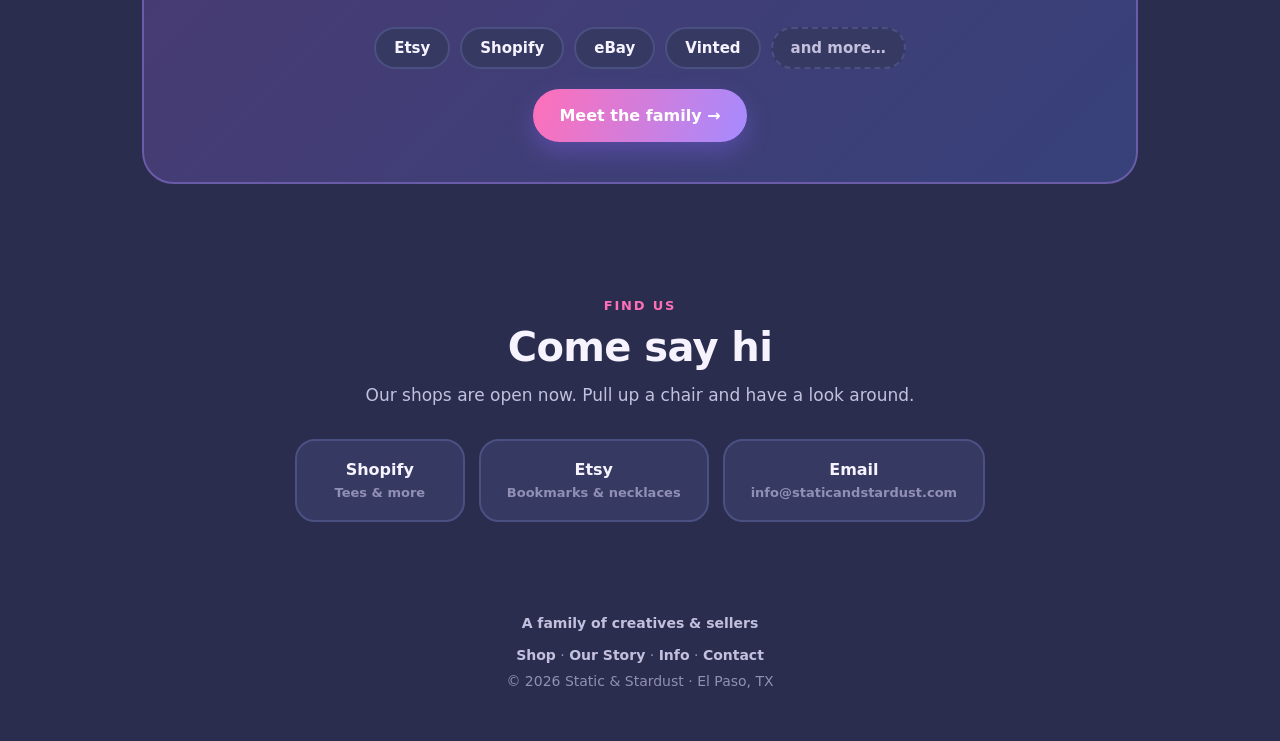
==== commit fff48403: "Feature a few necklaces and link to the full Etsy shop Co-Authored-By: Claude Opus 5.5 <noreply@anth" ====
--- a/index.html
+++ b/index.html
@@ -55,9 +55,9 @@
         <div>
           <div class="tag" data-i18n="neck.tag">Little gifts</div>
           <h2 data-i18n="neck.title">Dainty charm necklaces ✨</h2>
-          <p class="sub" data-i18n="neck.sub">One little charm on a dainty chain, tucked into a moon and star gift bag. Pick your charm on Etsy.</p>
+          <p class="sub" data-i18n="neck.sub">One little charm on a dainty chain, tucked into a moon and star gift bag. Here are a few favorites, with more charms in the Etsy shop.</p>
         </div>
-        <a class="btn btn-alt" href="https://www.etsy.com/listing/4602127791/variety-of-charm-necklaces-check-them" rel="noopener" data-i18n="neck.all">See every charm →</a>
+        <a class="btn btn-alt" href="https://staticandstardust.etsy.com" rel="noopener" data-i18n="neck.all">Visit the Etsy shop →</a>
       </div>
       <div class="prods" data-products="necklaces"></div>
       <div class="giftnote"><span class="em" aria-hidden="true">🎁</span><p data-i18n="neck.gift"><b>Stocking stuffer idea:</b> every necklace arrives ready to give, so it’s an easy little thank-you, party favor or holiday treat.</p></div>
@@ -156,8 +156,8 @@
   'tees.sub':'Bigfoot, ovnis y colores de atardecer en el desierto, todo con un look vintage desgastado. Toca cualquier camiseta para ver tallas y colores.',
   'tees.all':'Ver todas las camisetas →',
   'neck.tag':'Pequeños regalos','neck.title':'Collares delicados con dije ✨',
-  'neck.sub':'Un dije con una cadena delicada, guardado en una bolsita de regalo con lunas y estrellas. Elige tu dije en Etsy.',
-  'neck.all':'Ver todos los dijes →',
+  'neck.sub':'Un dije con una cadena delicada, guardado en una bolsita de regalo con lunas y estrellas. Aquí tienes algunos favoritos, y hay más dijes en la tienda de Etsy.',
+  'neck.all':'Visitar la tienda de Etsy →',
   'neck.gift':'<b>Idea para el calcetín navideño:</b> cada collar llega listo para regalar, así que es un detalle fácil para dar las gracias, para una fiesta o para las fiestas.',
   'make.tag':'Lo que hacemos',
   'make.title':'Pequeños detalles para tu estante, escritorio y cuello',
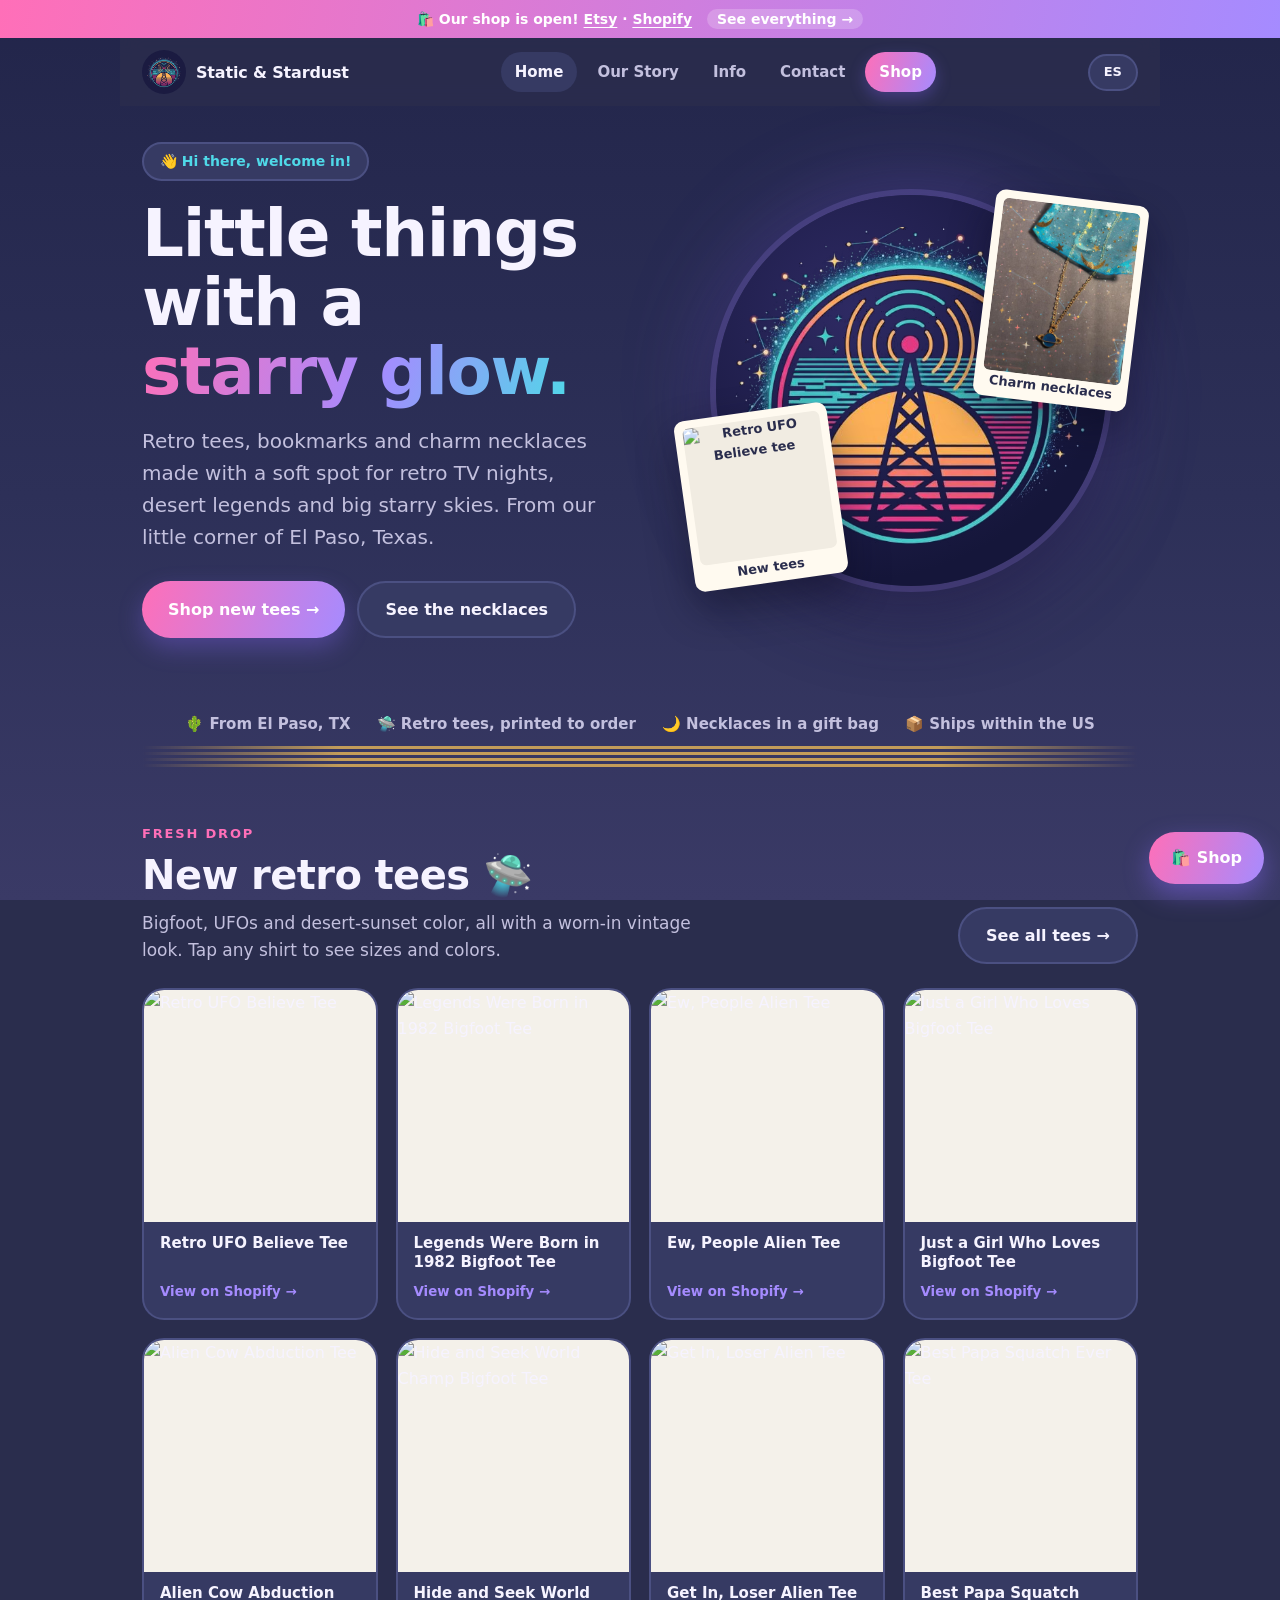
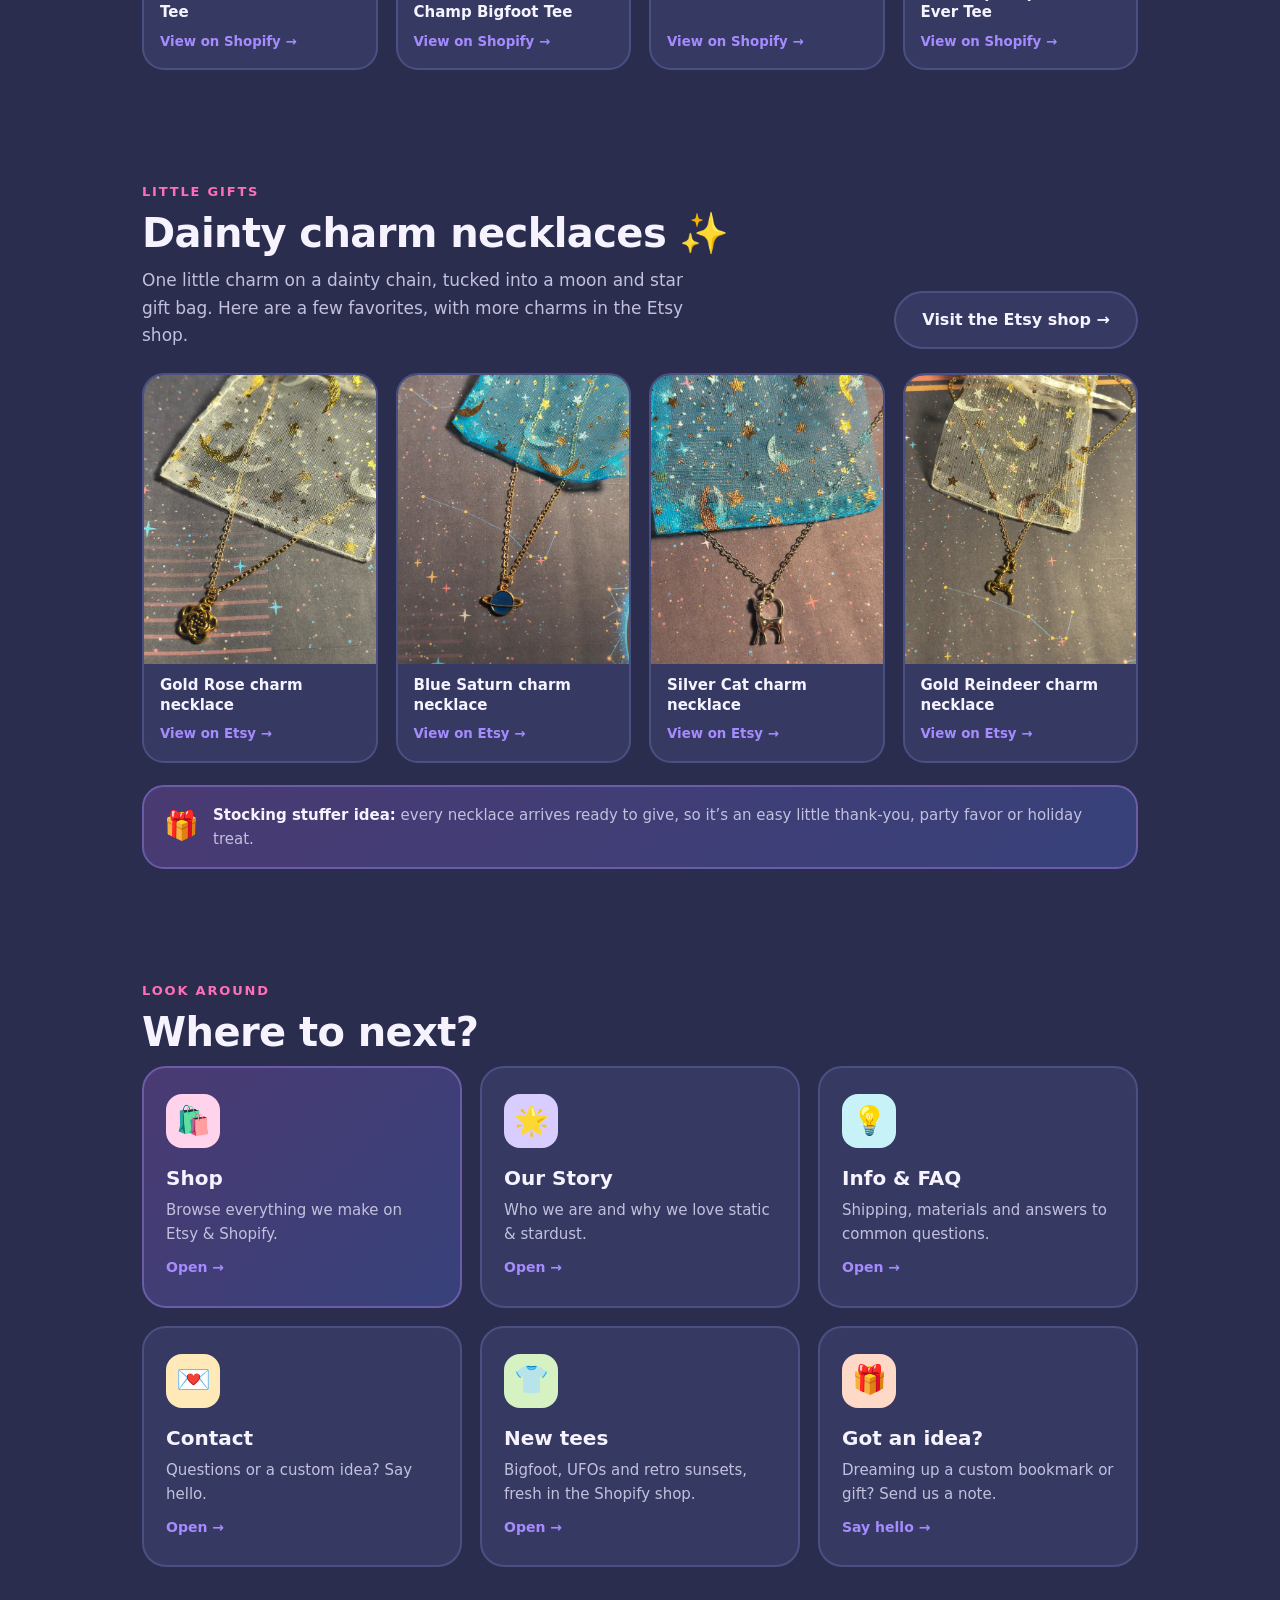
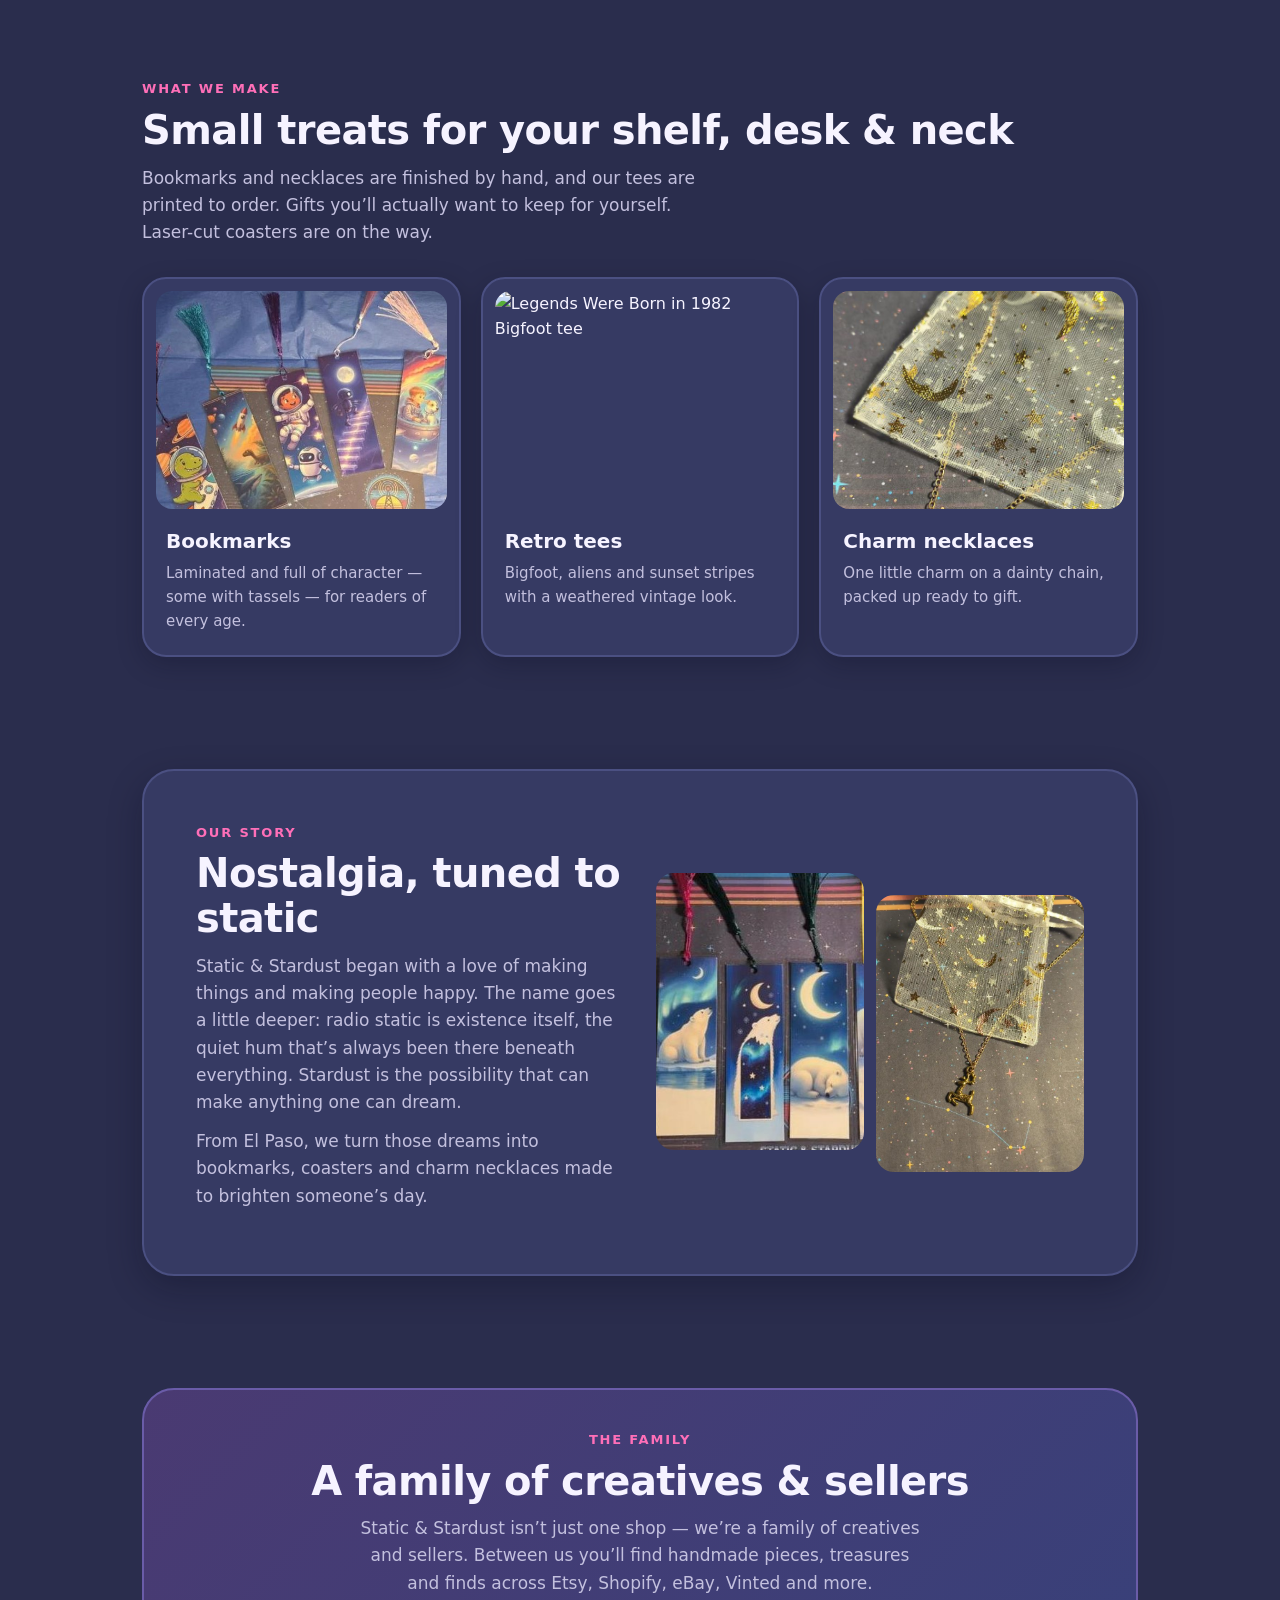
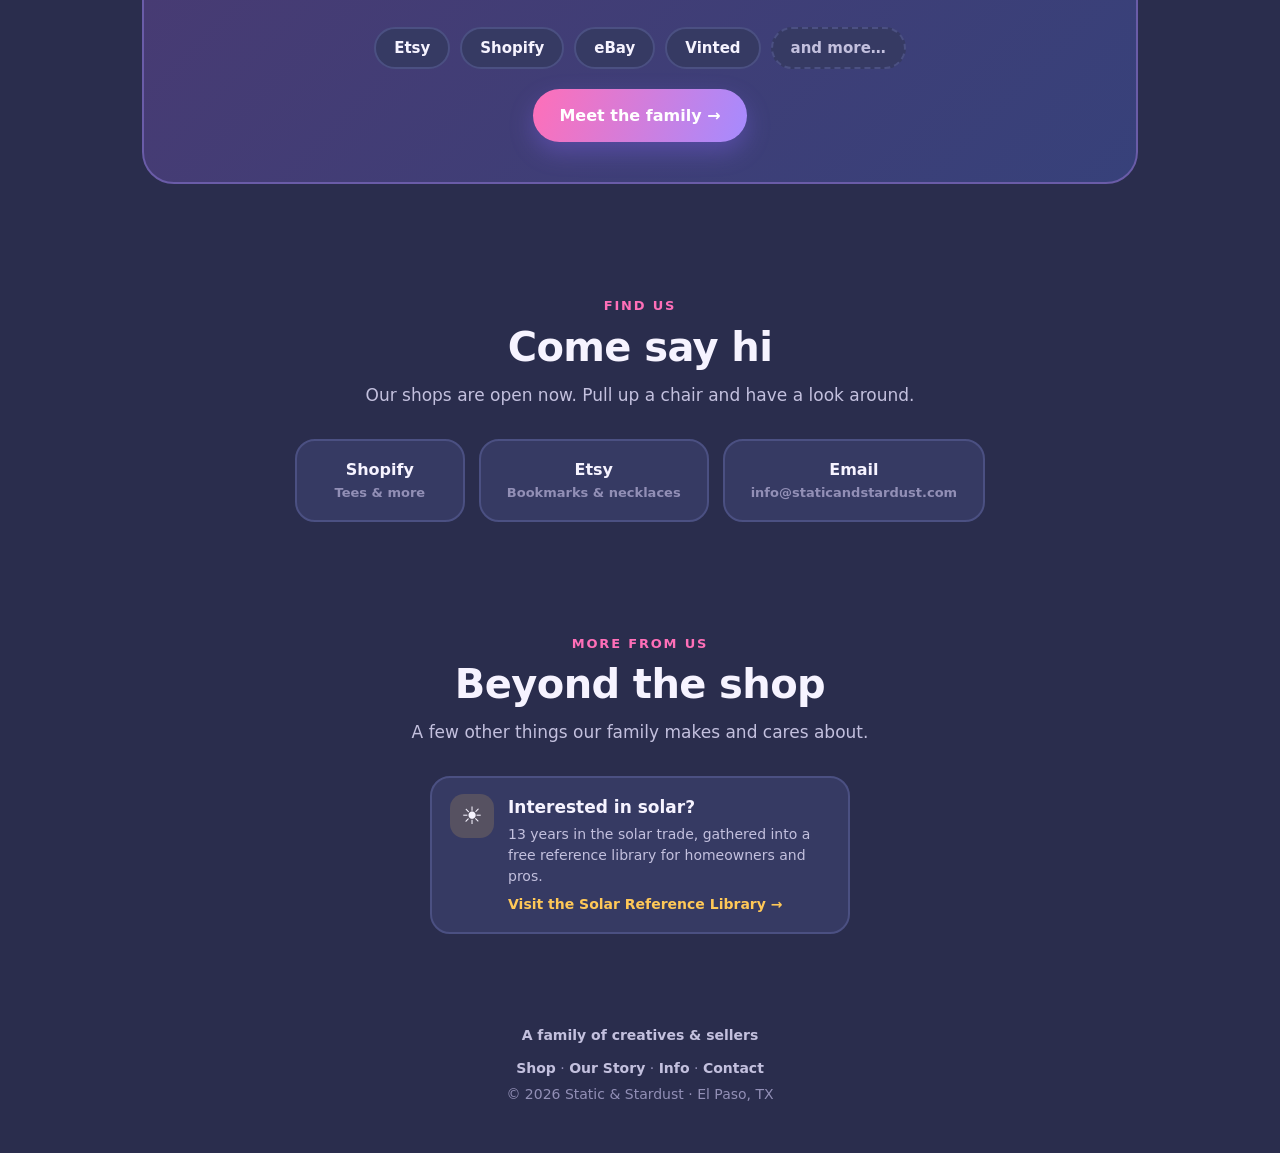
==== commit 2fe2c3eb: "Add a 'More from us' links section with the solar reference library Co-Authored-By: Claude Opus 5.5 " ====
--- a/index.html
+++ b/index.html
@@ -132,6 +132,17 @@
         <a class="shop" href="https://staticandstardust.myshopify.com" rel="noopener">Shopify<small data-i18n="find.shopify">Tees &amp; more</small></a>
         <a class="shop" href="https://staticandstardust.etsy.com" rel="noopener">Etsy<small data-i18n="find.etsy">Bookmarks &amp; necklaces</small></a>
         <a class="shop" href="contact.html">Email<small data-i18n="find.mail">info@staticandstardust.com</small></a>
+      </div>
+    </section>
+    <section class="more" id="more">
+      <div class="tag" data-i18n="more.tag">More from us</div>
+      <h2 data-i18n="more.title">Beyond the shop</h2>
+      <p class="sub" data-i18n="more.sub">A few other things our family makes and cares about.</p>
+      <div class="xlinks">
+        <a class="xlink" href="https://gonzobonzob-bit.github.io/solar-reference/" rel="noopener">
+          <span class="ic" aria-hidden="true">☀️</span>
+          <span class="xt"><b data-i18n="more.solar.t">Interested in solar?</b><small data-i18n="more.solar.p">13 years in the solar trade, gathered into a free reference library for homeowners and pros.</small><span class="go" data-i18n="more.solar.go">Visit the Solar Reference Library →</span></span>
+        </a>
       </div>
     </section>
   </main>
@@ -190,6 +201,12 @@
   'fam.p':'Static & Stardust no es solo una tienda: somos una familia de creadores y vendedores. Entre todos encontrarás piezas hechas a mano, tesoros y hallazgos en Etsy, Shopify, eBay, Vinted y más.',
   'fam.more':'y más…',
   'fam.cta':'Conoce a la familia →',
+  'more.tag':'Más de nosotros',
+  'more.title':'Más allá de la tienda',
+  'more.sub':'Otras cosas que nuestra familia hace y que nos importan.',
+  'more.solar.t':'¿Te interesa la energía solar?',
+  'more.solar.p':'13 años en la industria solar, reunidos en una biblioteca de referencia gratuita para propietarios y profesionales.',
+  'more.solar.go':'Visitar la biblioteca de referencia solar →',
   'fam.tagline':'Una familia de creativos y vendedores'
 }));
 </script>
--- a/welcome.css
+++ b/welcome.css
@@ -178,11 +178,11 @@
 .hero-art{position:relative;display:grid;place-items:center;min-height:420px}
 .hero-art .badge-wrap{width:100%}
 .polaroid{position:absolute;background:#fffaf0;padding:8px 8px 26px;border-radius:10px;box-shadow:0 18px 40px rgba(10,10,30,.45);width:min(170px,34%);text-decoration:none;color:#2a2d4d;font-weight:800;font-size:13px;text-align:center;transition:transform .25s}
-.polaroid img{border-radius:6px;aspect-ratio:1;object-fit:cover;width:100%;background:#f1ece2}
+.polaroid img{border-radius:6px;aspect-ratio:1;object-fit:cover;width:100%;height:auto;background:#f1ece2}
 .polaroid span{position:absolute;left:0;right:0;bottom:5px}
 .polaroid.p1{left:0;bottom:4%;transform:rotate(-8deg)}
 .polaroid.p2{right:0;top:4%;transform:rotate(7deg)}
-.polaroid.p2 img{aspect-ratio:4/5}
+.polaroid.p2 img{aspect-ratio:4/5;object-position:50% 85%}
 .polaroid:hover{transform:rotate(0) scale(1.05);z-index:2}
 .perks{display:flex;flex-wrap:wrap;justify-content:center;gap:10px 26px;padding:18px 0 4px;color:var(--soft);font-weight:700;font-size:15px}
 .perks span{white-space:nowrap}
@@ -206,3 +206,14 @@
 @media (max-width:900px){.prods{grid-template-columns:repeat(3,1fr)}}
 @media (max-width:820px){.hero-art{min-height:340px;max-width:440px;margin:0 auto;order:-1}.headrow{justify-content:center;text-align:center}.headrow .sub{margin-left:auto;margin-right:auto}}
 @media (max-width:620px){.prods{grid-template-columns:1fr 1fr;gap:12px}.prod-txt{padding:10px 12px 12px}.prod-txt b{font-size:14px}.polaroid{width:36%;font-size:12px}}
+
+/* more from us: small secondary links below the shops (add another .xlink to grow it) */
+.more{text-align:center}
+.more .sub{margin-left:auto;margin-right:auto}
+.xlinks{display:grid;grid-template-columns:repeat(auto-fit,minmax(260px,420px));gap:14px;justify-content:center}
+.xlink{display:flex;gap:14px;align-items:flex-start;text-align:left;text-decoration:none;color:var(--ink);background:var(--paper);border:2px solid var(--line);border-radius:20px;padding:16px 18px;transition:transform .15s,border-color .15s}
+.xlink:hover{transform:translateY(-3px);border-color:var(--amber)}
+.xlink .ic{flex:none;width:44px;height:44px;border-radius:14px;display:grid;place-items:center;font-size:24px;background:rgba(255,200,87,.16)}
+.xlink b{display:block;font-weight:800;font-size:17px}
+.xlink small{display:block;color:var(--soft);font-size:14px;line-height:1.5;margin-top:2px}
+.xlink .go{display:inline-block;margin-top:6px;font-weight:800;color:var(--amber);font-size:14px}
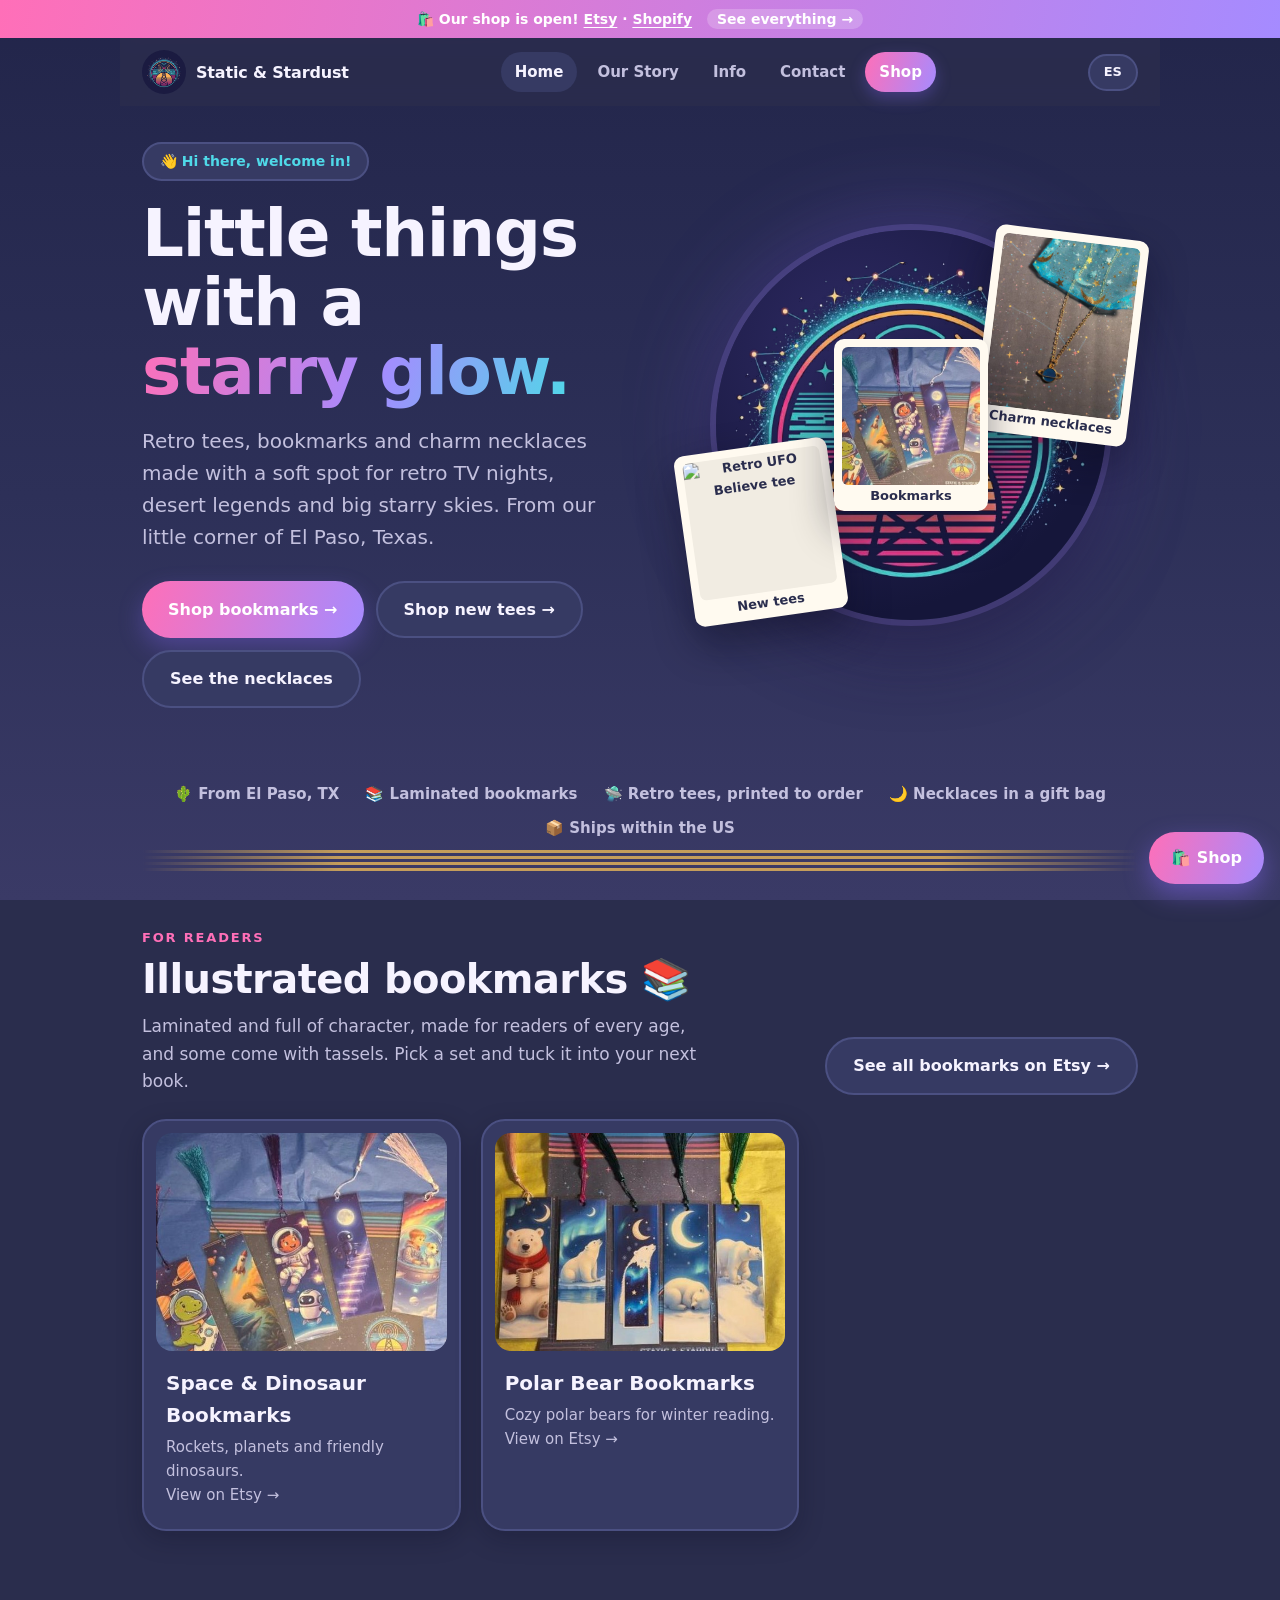
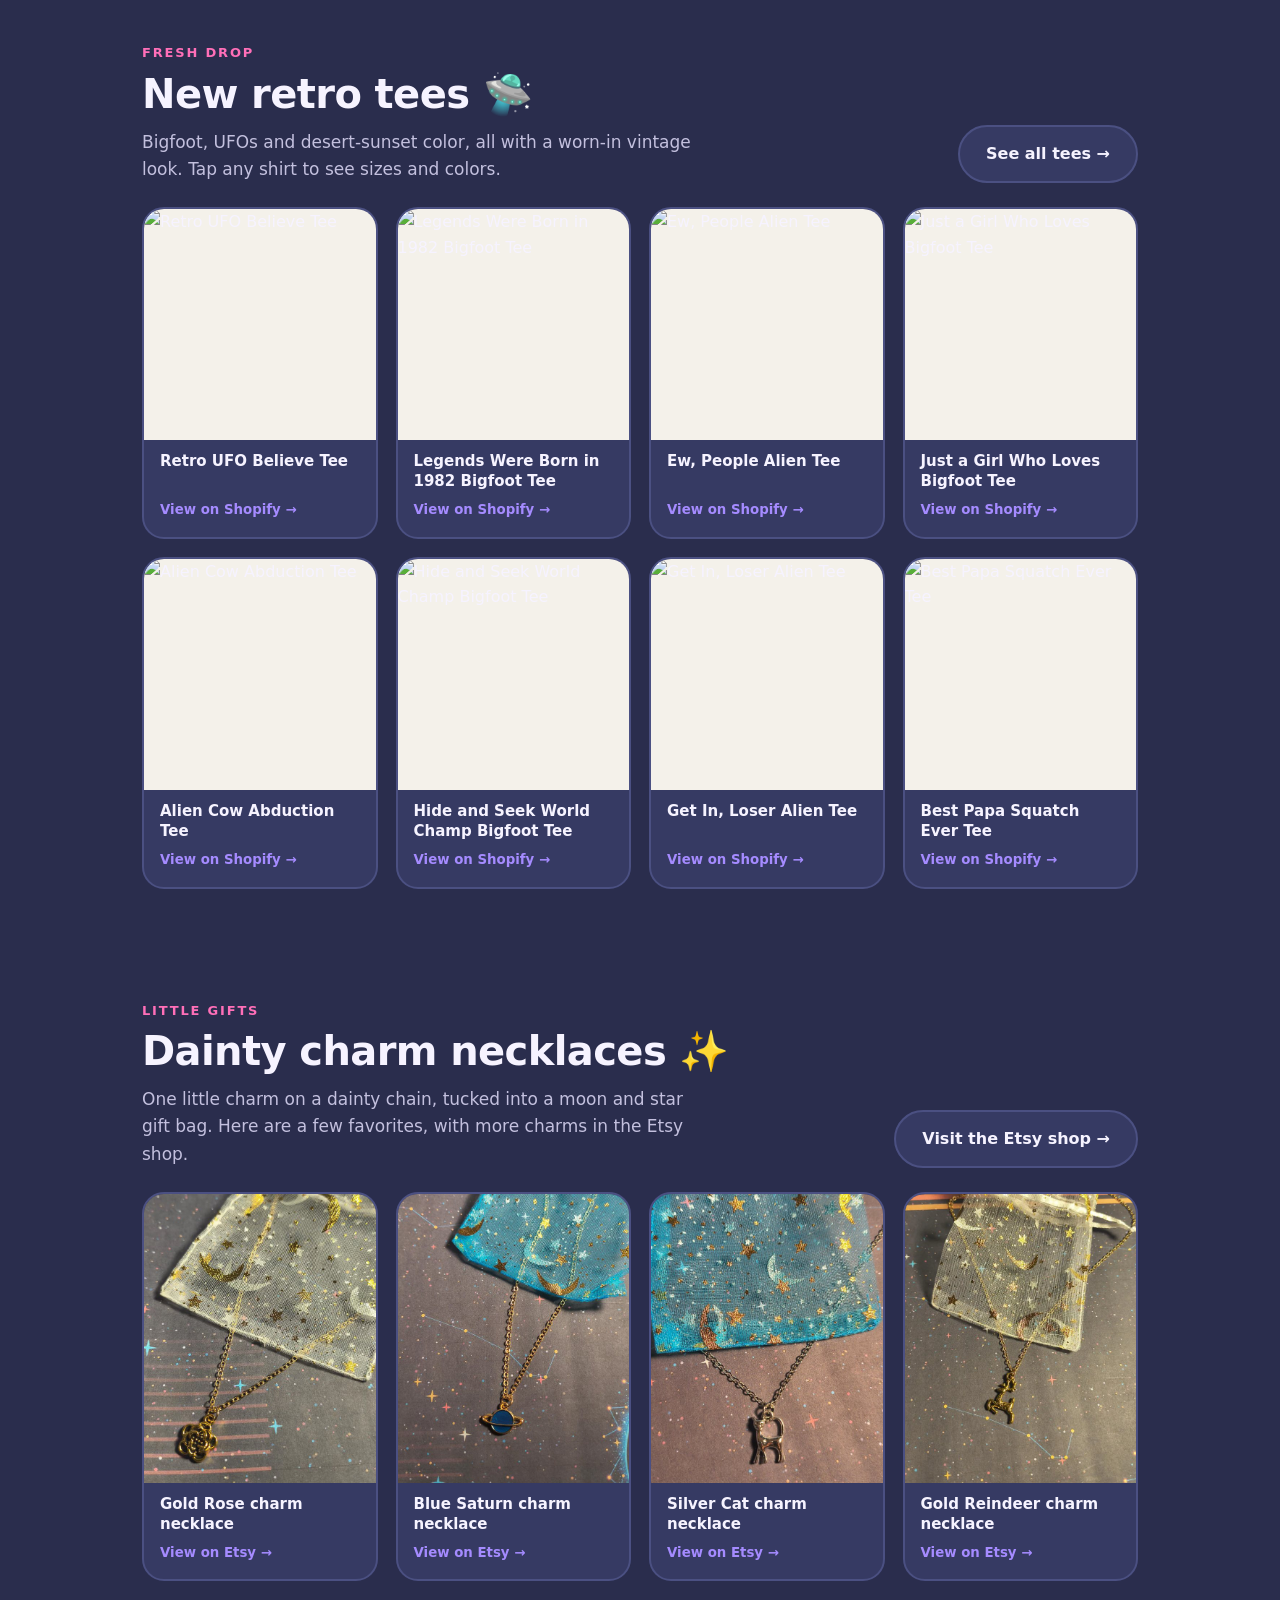
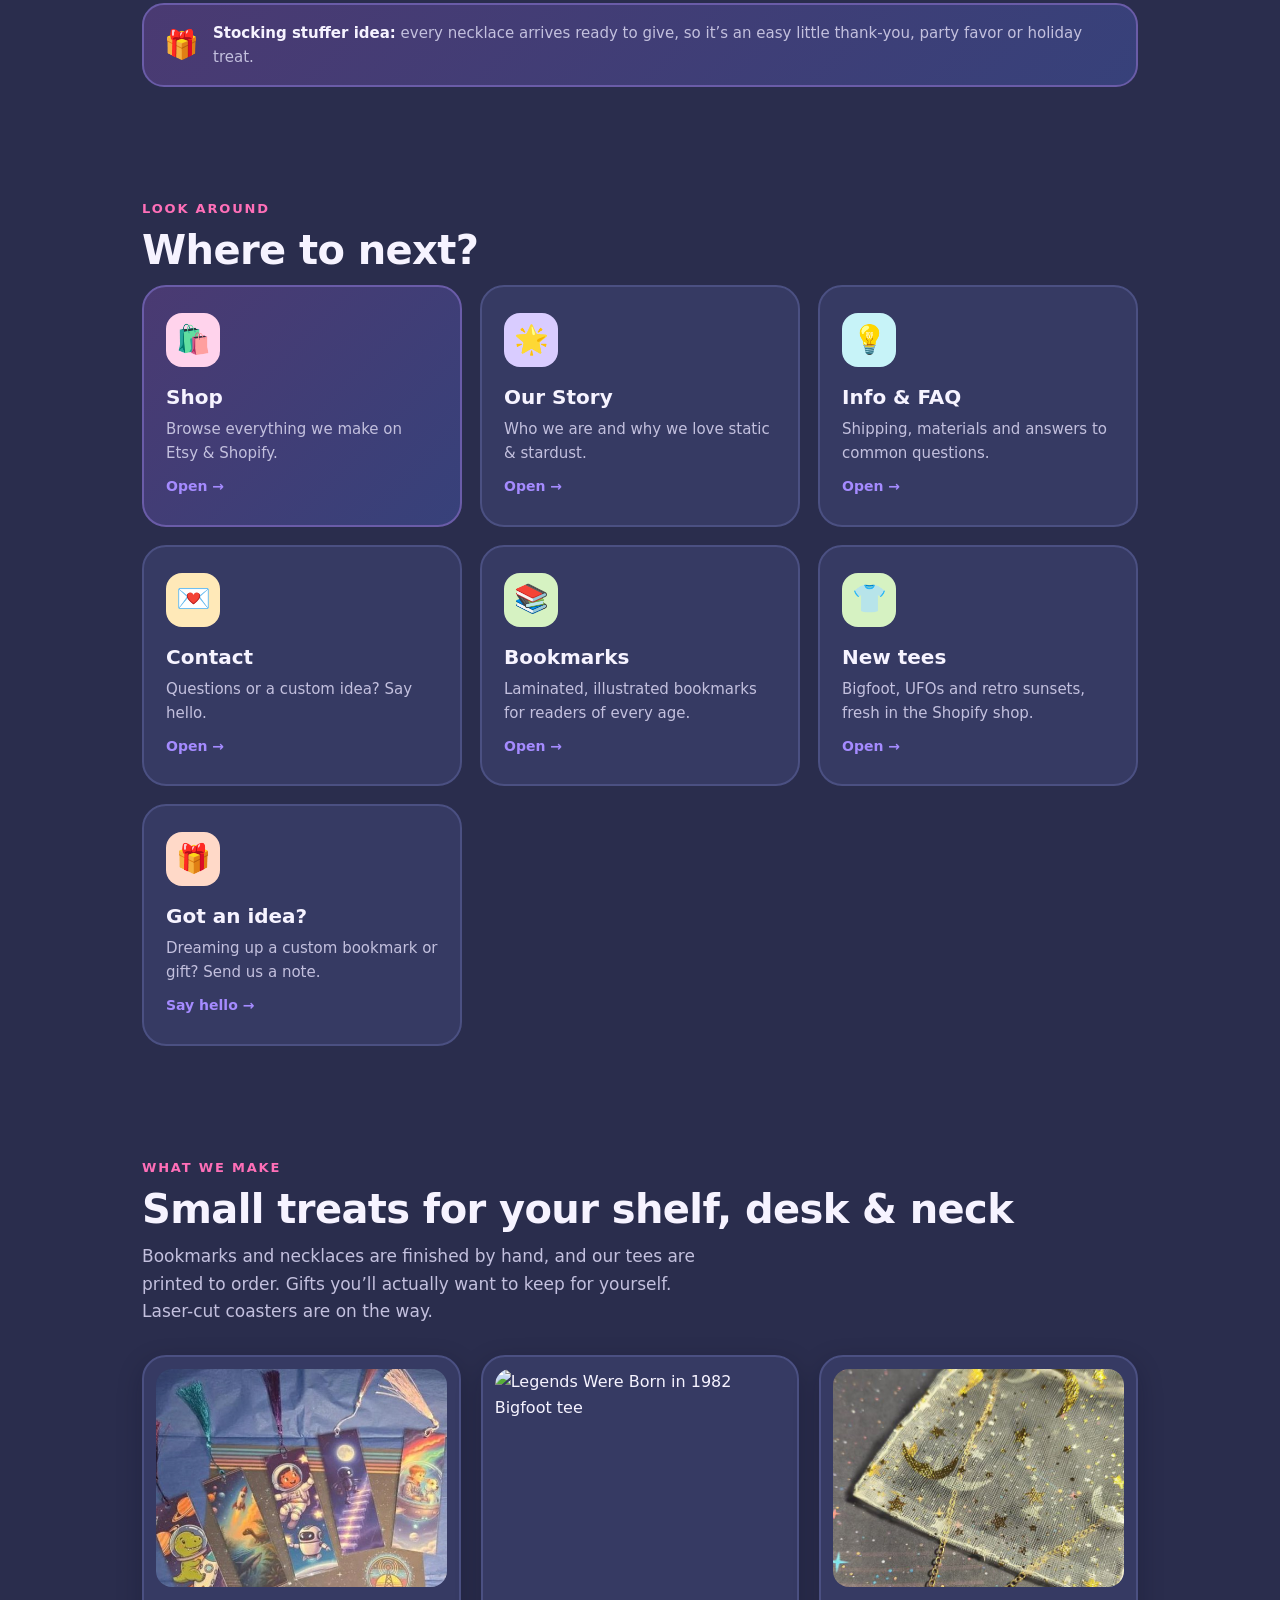
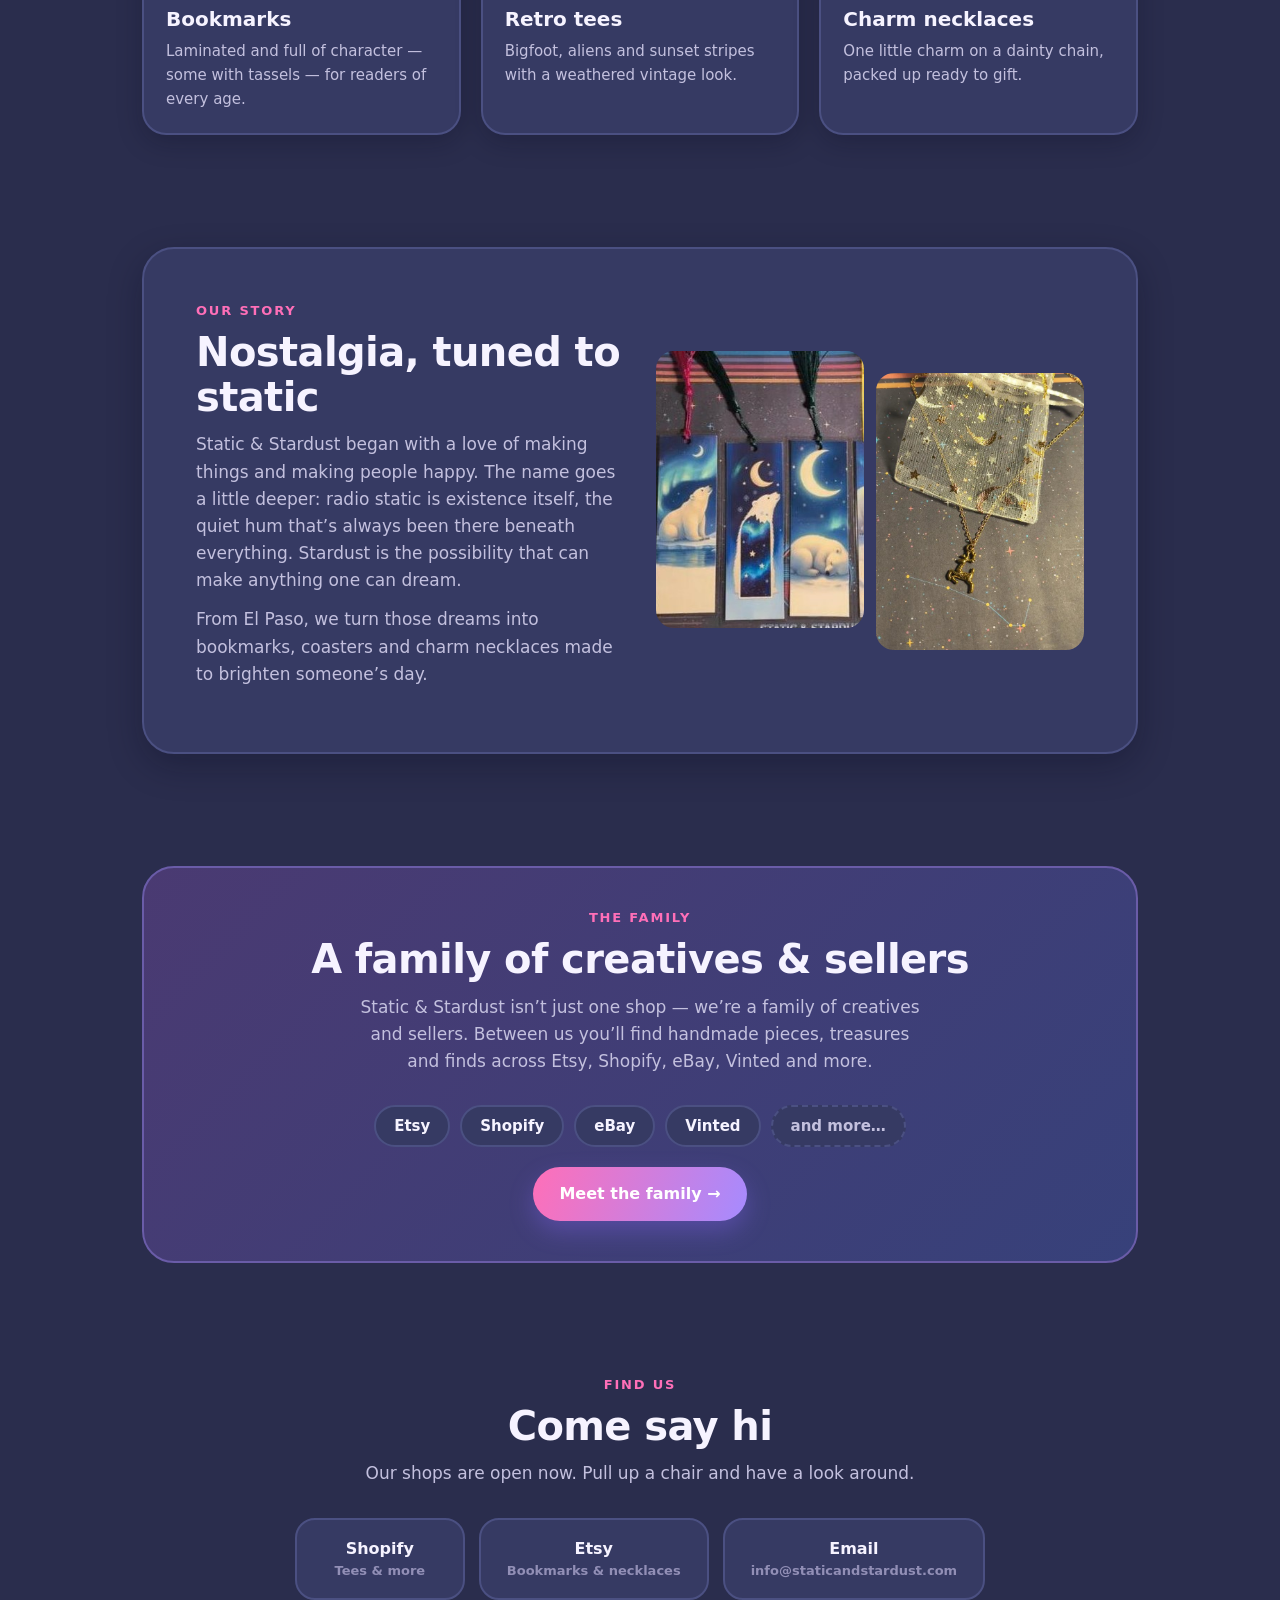
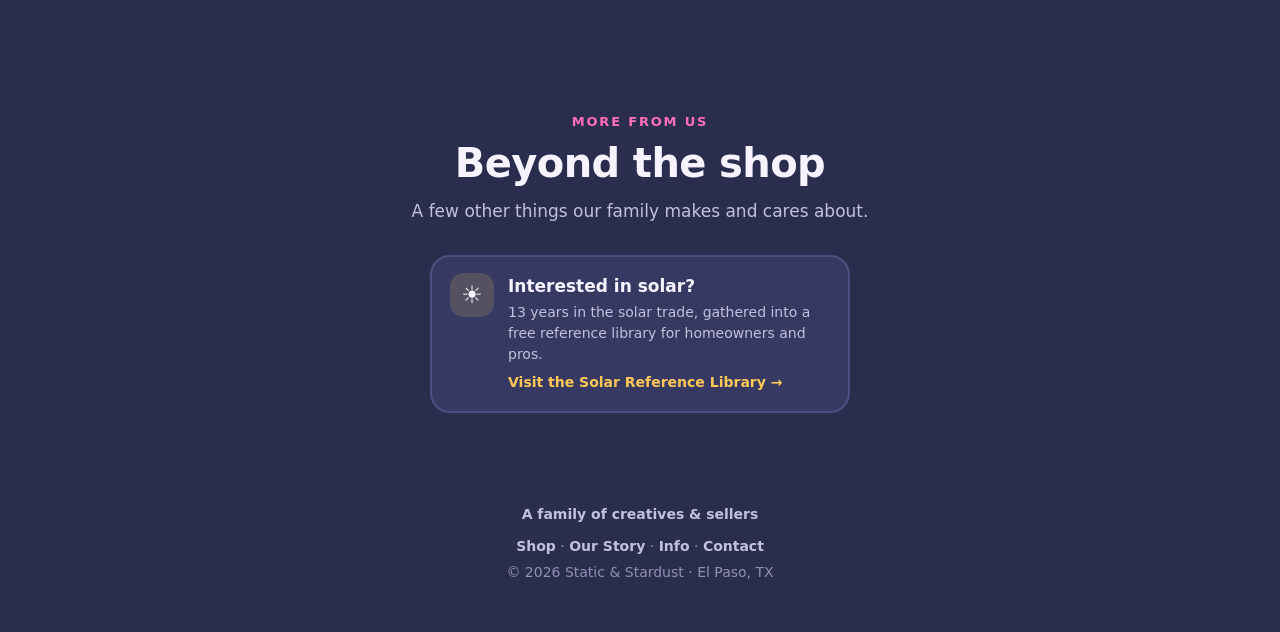
==== commit 9e5baf05: "Update index.html to add bookmarks section" ====
--- a/index.html
+++ b/index.html
@@ -25,7 +25,8 @@
         <h1 data-i18n="hero.title">Little things with a<br><span class="grad">starry glow.</span></h1>
         <p class="lede" data-i18n="hero.lede">Retro tees, bookmarks and charm necklaces made with a soft spot for retro TV nights, desert legends and big starry skies. From our little corner of El Paso, Texas.</p>
         <div class="btns">
-          <a class="btn btn-main" href="#tees" data-i18n="hero.cta">Shop new tees →</a>
+          <a class="btn btn-main" href="#bookmarks" data-i18n="hero.bm">Shop bookmarks →</a>
+          <a class="btn btn-alt" href="#tees" data-i18n="hero.cta">Shop new tees →</a>
           <a class="btn btn-alt" href="#necklaces" data-i18n="hero.make">See the necklaces</a>
         </div>
       </div>
@@ -33,12 +34,38 @@
         <div class="badge-wrap"><img src="assets/logo-badge.png" alt="Static &amp; Stardust radio-tower sunset badge"></div>
         <a class="polaroid p1" href="#tees"><img id="heroTee" alt="Retro UFO Believe tee" width="500" height="500"><span data-i18n="hero.p1">New tees</span></a>
         <a class="polaroid p2" href="#necklaces"><img src="assets/necklace-saturn.jpg" alt="Blue Saturn charm necklace" width="640" height="800"><span data-i18n="hero.p2">Charm necklaces</span></a>
+<a class="polaroid p3" href="#bookmarks"><img src="assets/bookmarks-space-dino.jpg" alt="Space and dinosaur laminated bookmarks" width="500" height="500"><span data-i18n="hero.p3">Bookmarks</span></a>
       </div>
     </div>
-    <div class="perks"><span data-i18n="perk1">🌵 From El Paso, TX</span><span data-i18n="perk2">🛸 Retro tees, printed to order</span><span data-i18n="perk3">🌙 Necklaces in a gift bag</span><span data-i18n="perk4">📦 Ships within the US</span></div>
+    <div class="perks"><span data-i18n="perk1">🌵 From El Paso, TX</span><span data-i18n="perk5">📚 Laminated bookmarks</span><span data-i18n="perk2">🛸 Retro tees, printed to order</span><span data-i18n="perk3">🌙 Necklaces in a gift bag</span><span data-i18n="perk4">📦 Ships within the US</span></div>
     <div class="stripes" aria-hidden="true"></div>
 
-    <section id="tees">
+    <section id="bookmarks">
+<div class="headrow">
+<div>
+<div class="tag" data-i18n="bm.tag">For readers</div>
+<h2 data-i18n="bm.title">Illustrated bookmarks 📚</h2>
+<p class="sub" data-i18n="bm.sub">Laminated and full of character, made for readers of every age, and some come with tassels. Pick a set and tuck it into your next book.</p>
+</div>
+<a class="btn btn-alt" href="https://staticandstardust.etsy.com" rel="noopener" data-i18n="bm.all">See all bookmarks on Etsy →</a>
+</div>
+<div class="cards two">
+<a class="card" href="https://www.etsy.com/listing/4602094153/space-and-dinosaur-bookmarks-single" rel="noopener" style="text-decoration:none;color:inherit">
+<div class="pic"><img src="assets/bookmarks-space-dino.jpg" alt="Space and dinosaur laminated bookmarks" loading="lazy"></div>
+<h3 data-i18n="bm.c1.t">Space &amp; Dinosaur Bookmarks</h3>
+<p data-i18n="bm.c1.p">Rockets, planets and friendly dinosaurs.</p>
+<p class="cardgo" data-i18n="bm.go">View on Etsy →</p>
+</a>
+<a class="card" href="https://www.etsy.com/listing/4602692568/polar-bear-themed-bookmarks-laminated" rel="noopener" style="text-decoration:none;color:inherit">
+<div class="pic"><img src="assets/bookmarks-polar-bear.jpg" alt="Polar bear laminated bookmarks" loading="lazy"></div>
+<h3 data-i18n="bm.c2.t">Polar Bear Bookmarks</h3>
+<p data-i18n="bm.c2.p">Cozy polar bears for winter reading.</p>
+<p class="cardgo" data-i18n="bm.go">View on Etsy →</p>
+</a>
+</div>
+</section>
+
+<section id="tees">
       <div class="headrow">
         <div>
           <div class="tag" data-i18n="tees.tag">Fresh drop</div>
@@ -71,7 +98,8 @@
         <a class="box" href="about.html"><div class="ic i2">🌟</div><h3 data-i18n="ex.about.t">Our Story</h3><p data-i18n="ex.about.p">Who we are and why we love static &amp; stardust.</p><span class="go" data-i18n="ex.go">Open →</span></a>
         <a class="box" href="info.html"><div class="ic i3">💡</div><h3 data-i18n="ex.info.t">Info &amp; FAQ</h3><p data-i18n="ex.info.p">Shipping, materials and answers to common questions.</p><span class="go" data-i18n="ex.go">Open →</span></a>
         <a class="box" href="contact.html"><div class="ic i4">💌</div><h3 data-i18n="ex.contact.t">Contact</h3><p data-i18n="ex.contact.p">Questions or a custom idea? Say hello.</p><span class="go" data-i18n="ex.go">Open →</span></a>
-        <a class="box" href="#tees"><div class="ic i5">👕</div><h3 data-i18n="ex.gal.t">New tees</h3><p data-i18n="ex.gal.p">Bigfoot, UFOs and retro sunsets, fresh in the Shopify shop.</p><span class="go" data-i18n="ex.go">Open →</span></a>
+        <a class="box" href="#bookmarks"><div class="ic i5">📚</div><h3 data-i18n="ex.bm.t">Bookmarks</h3><p data-i18n="ex.bm.p">Laminated, illustrated bookmarks for readers of every age.</p><span class="go" data-i18n="ex.go">Open →</span></a>
+<a class="box" href="#tees"><div class="ic i5">👕</div><h3 data-i18n="ex.gal.t">New tees</h3><p data-i18n="ex.gal.p">Bigfoot, UFOs and retro sunsets, fresh in the Shopify shop.</p><span class="go" data-i18n="ex.go">Open →</span></a>
         <a class="box" href="contact.html"><div class="ic i6">🎁</div><h3 data-i18n="ex.cust.t">Got an idea?</h3><p data-i18n="ex.cust.p">Dreaming up a custom bookmark or gift? Send us a note.</p><span class="go" data-i18n="ex.say">Say hello →</span></a>
       </div>
     </section>
@@ -161,7 +189,8 @@
   'hero.lede':'Camisetas retro, separadores de libros y collares con dije hechos con cariño por las noches de tele retro, las leyendas del desierto y los grandes cielos estrellados. Desde nuestro rinconcito de El Paso, Texas.',
   'hero.cta':'Ver camisetas nuevas →',
   'hero.make':'Ver los collares',
-  'hero.p1':'Camisetas nuevas','hero.p2':'Collares con dije',
+  'hero.p1':'Camisetas nuevas','hero.p2':'Collares con dije','hero.p3':'Separadores','hero.bm':'Ver separadores →','perk5':'📚 Separadores laminados',
+'bm.tag':'Para lectores','bm.title':'Separadores ilustrados 📚','bm.sub':'Laminados y llenos de personalidad, hechos para lectores de todas las edades, y algunos con borla. Elige un set y ponlo en tu próximo libro.','bm.all':'Ver todos los separadores en Etsy →','bm.c1.t':'Separadores de espacio y dinosaurios','bm.c1.p':'Cohetes, planetas y dinosaurios amistosos.','bm.c2.t':'Separadores de osos polares','bm.c2.p':'Osos polares acogedores para leer en invierno.','bm.go':'Ver en Etsy →','ex.bm.t':'Separadores','ex.bm.p':'Separadores ilustrados y laminados para lectores de todas las edades.',
   'perk1':'🌵 Desde El Paso, TX','perk2':'🛸 Camisetas retro impresas bajo pedido','perk3':'🌙 Collares en bolsita de regalo','perk4':'📦 Enviamos dentro de EE. UU.',
   'tees.tag':'Recién salidas','tees.title':'Camisetas retro nuevas 🛸',
   'tees.sub':'Bigfoot, ovnis y colores de atardecer en el desierto, todo con un look vintage desgastado. Toca cualquier camiseta para ver tallas y colores.',
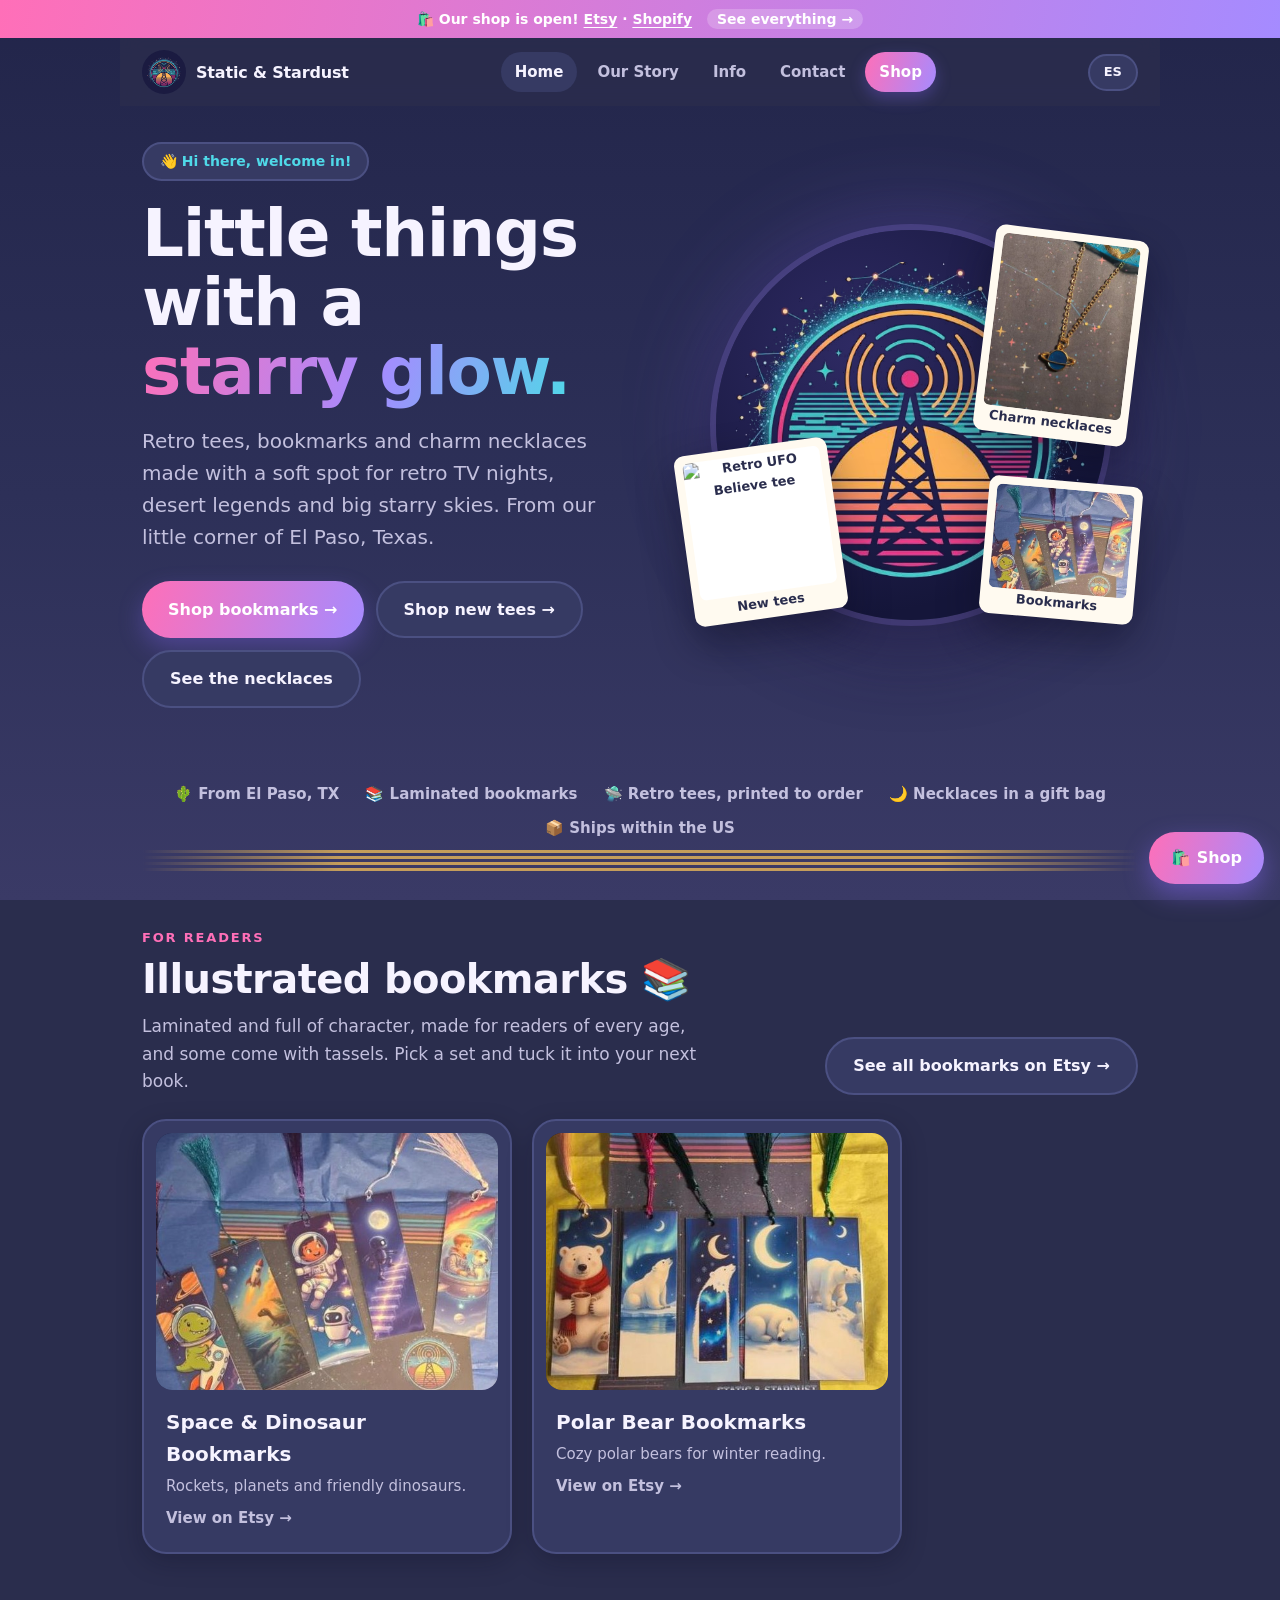
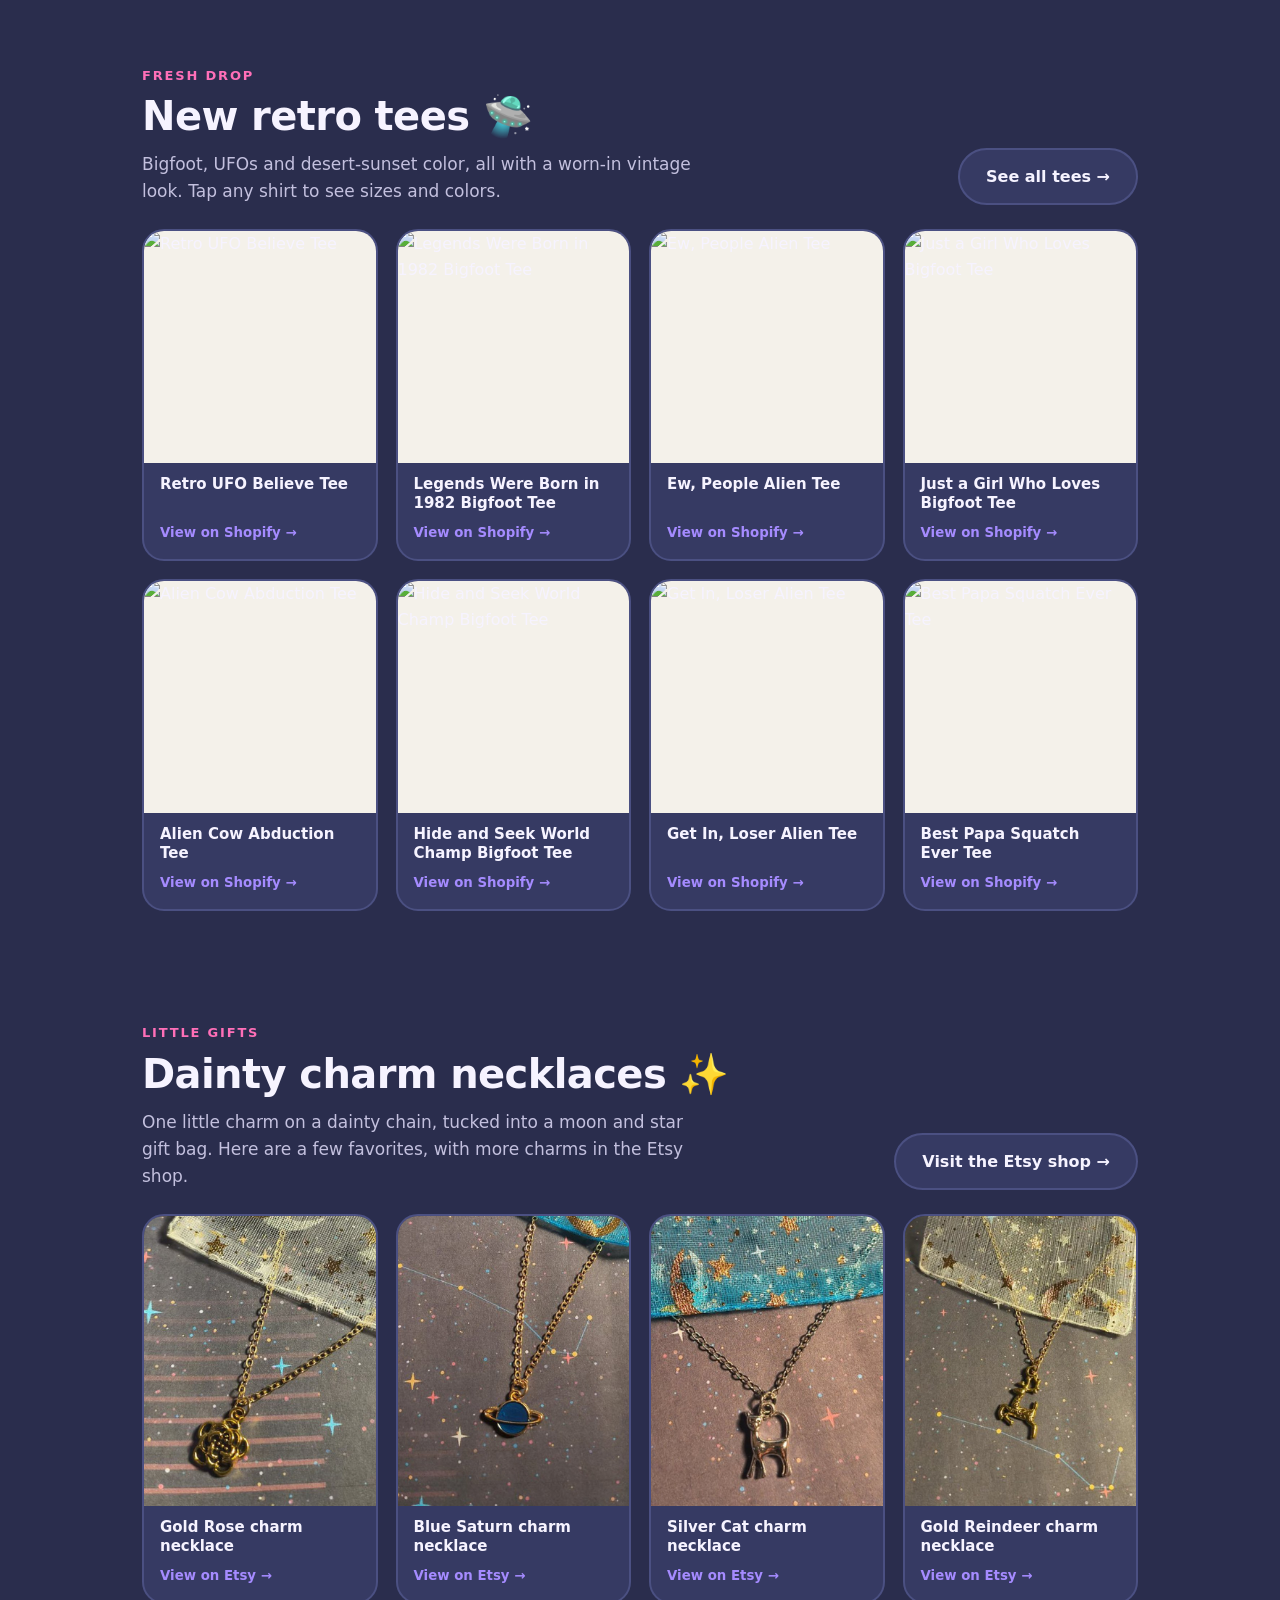
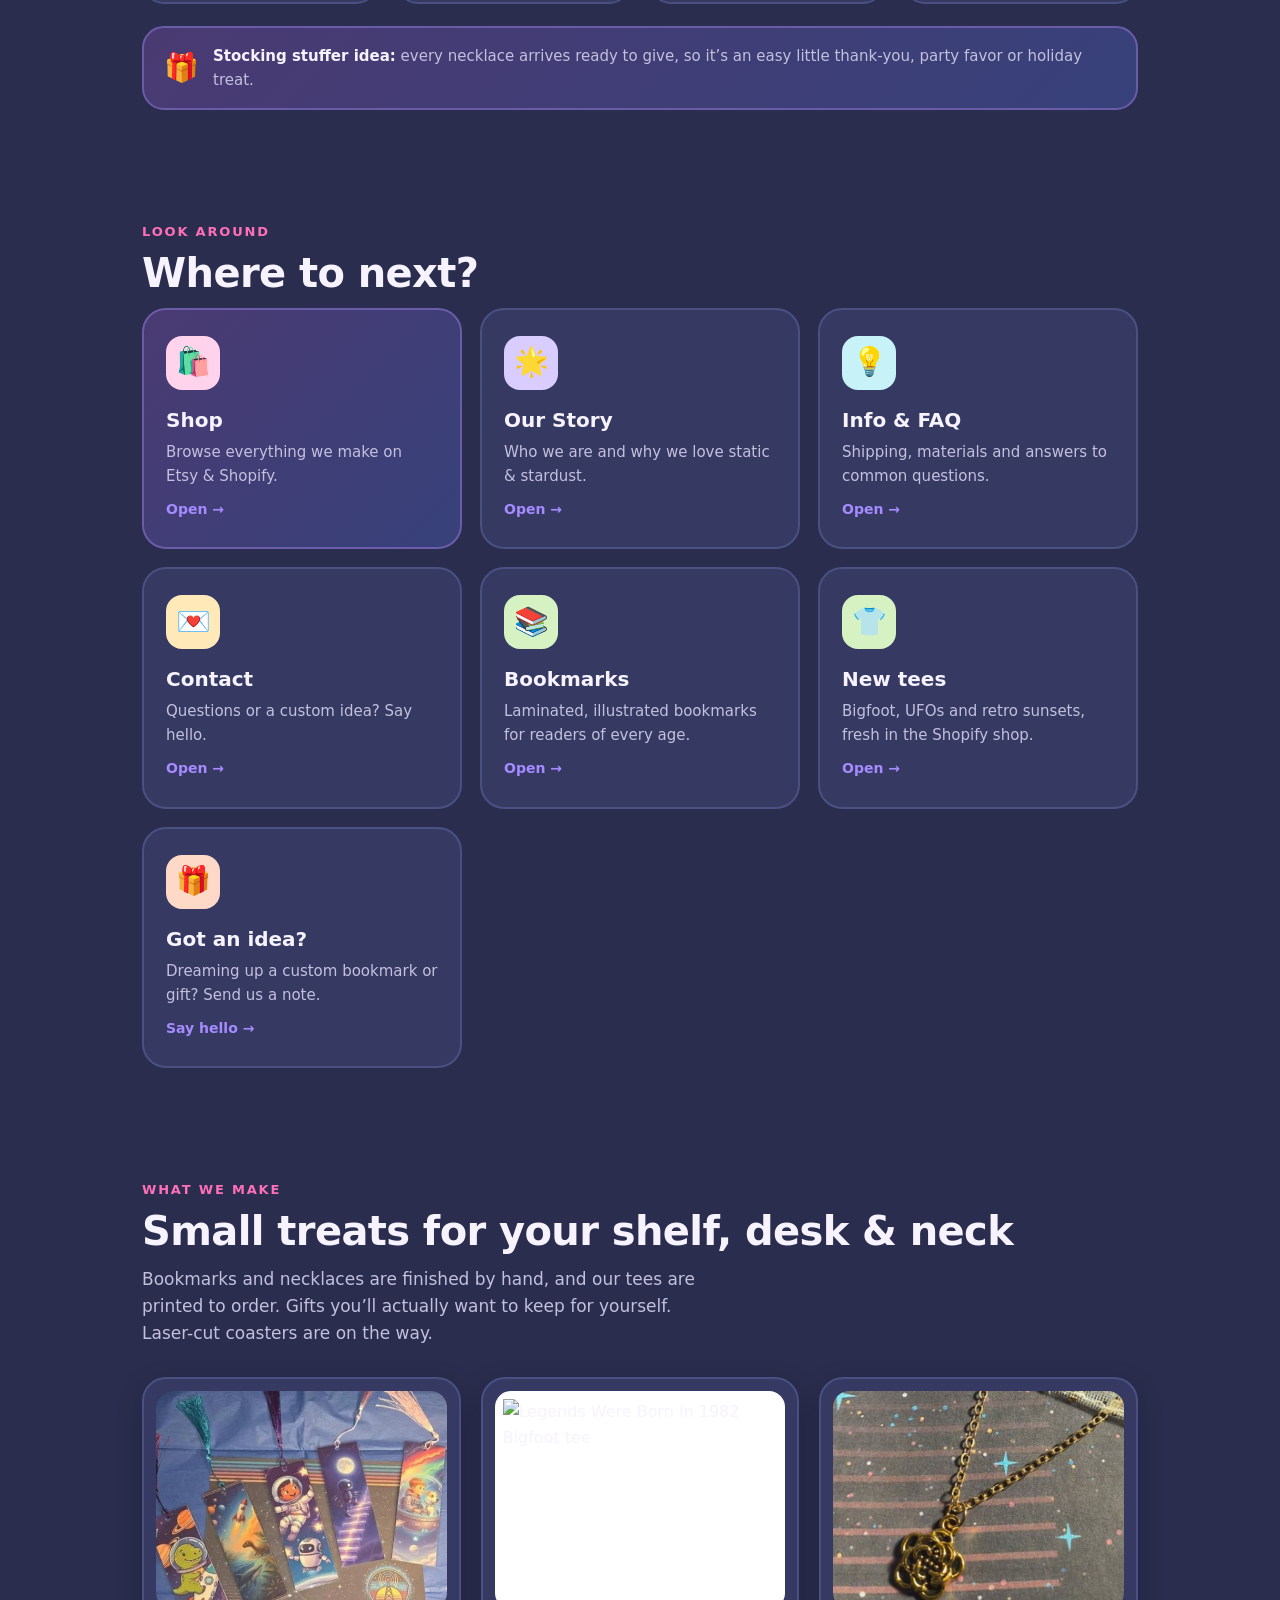
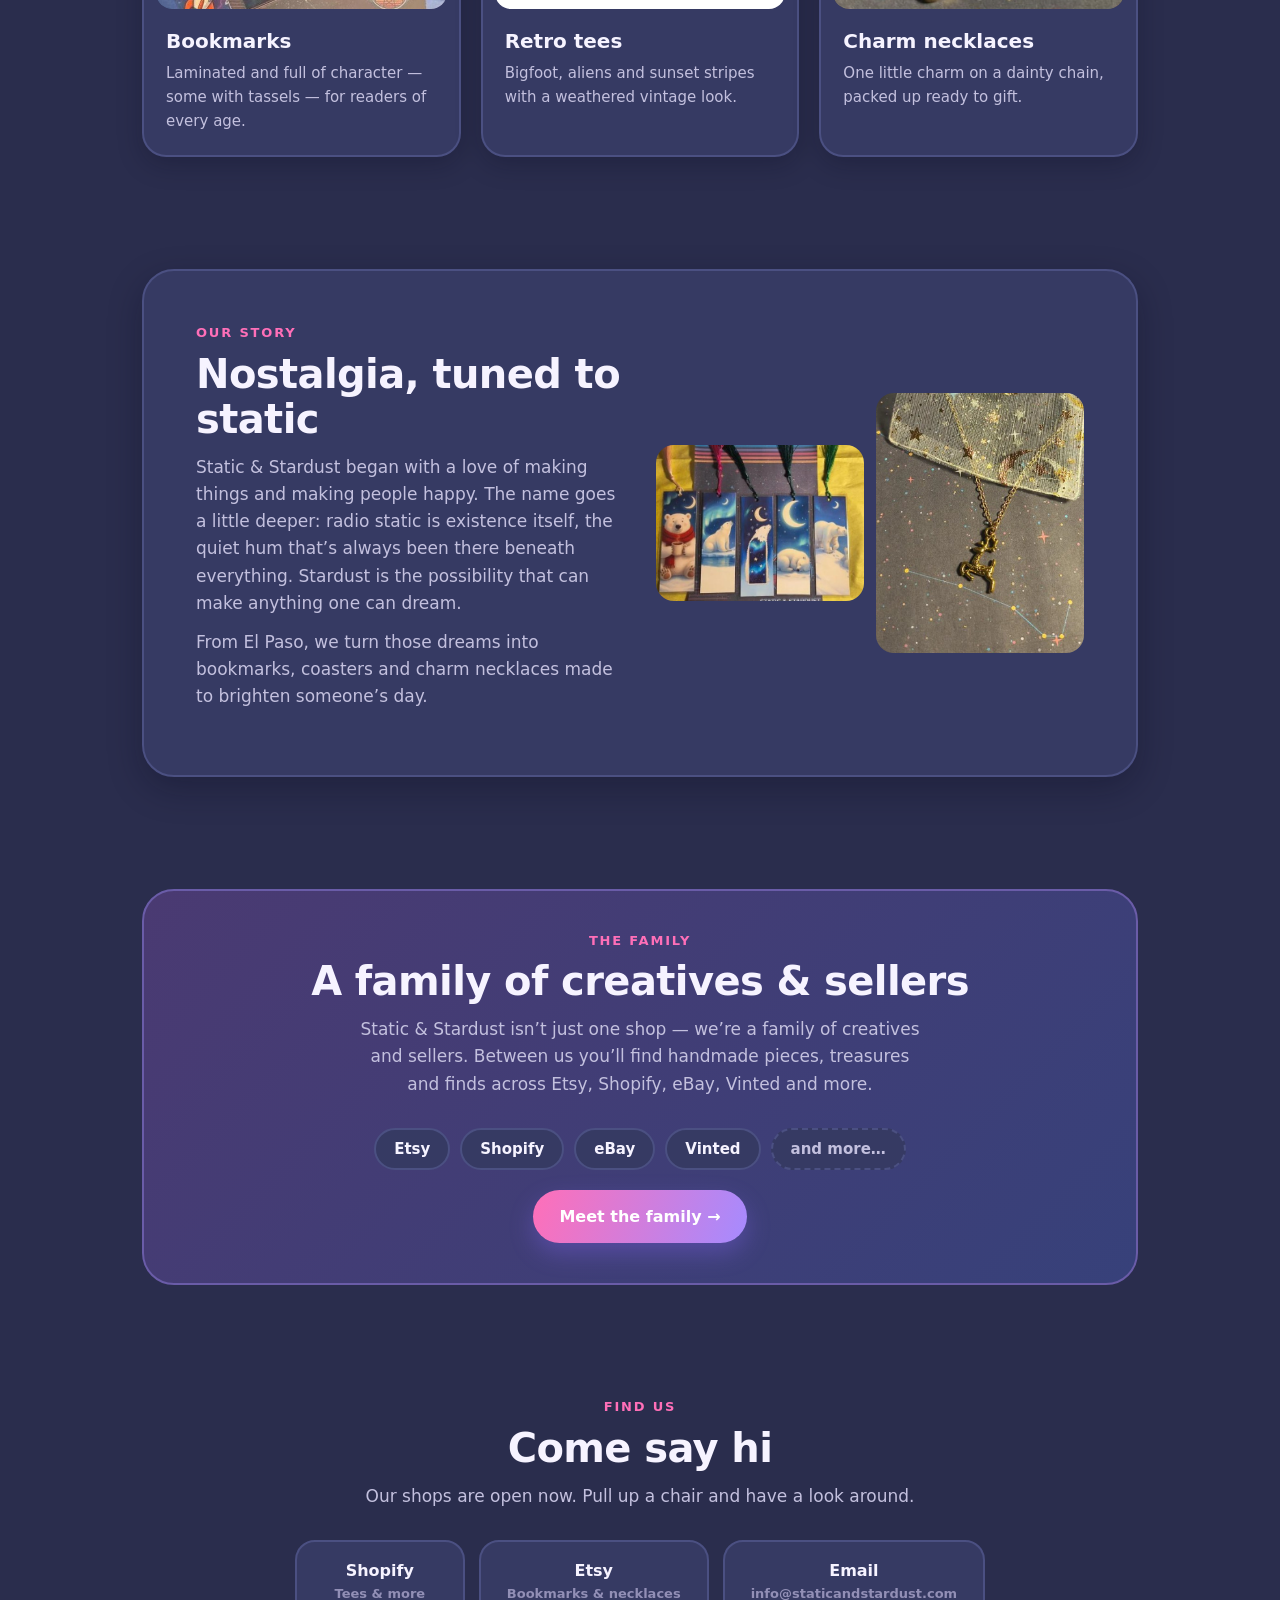
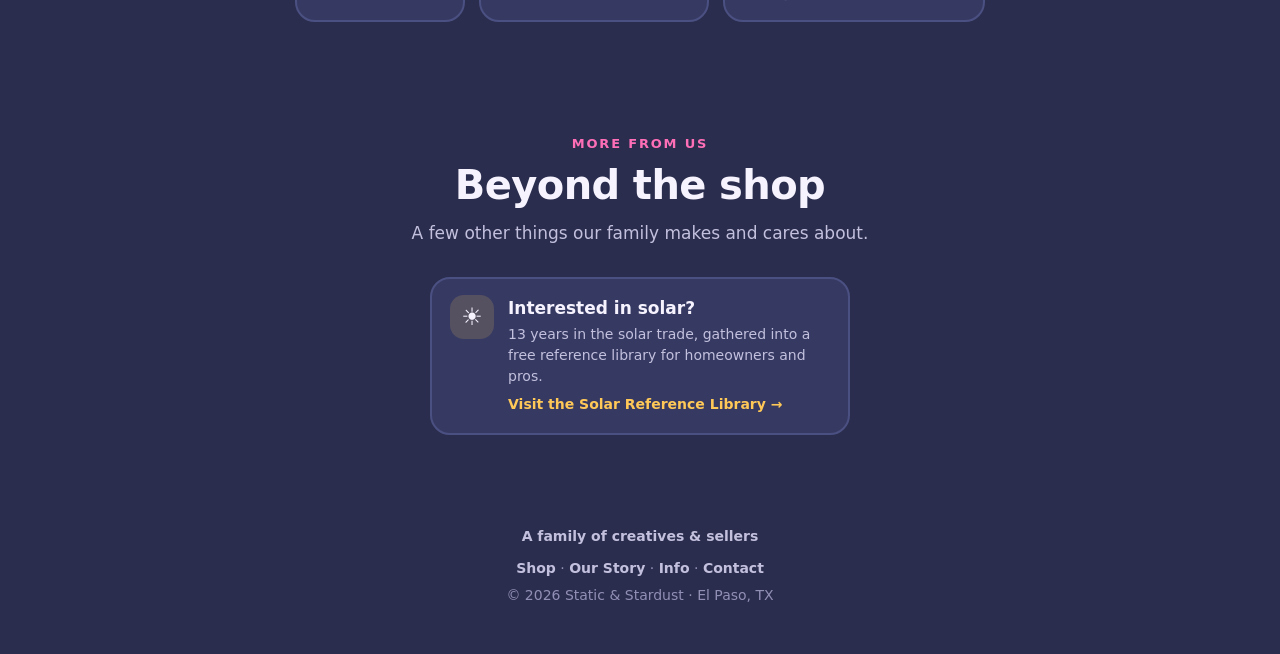
==== commit 28b745d7: "Show the whole product in every site photo Necklace photos are now close-ups of the charm, the tee c" ====
--- a/index.html
+++ b/index.html
@@ -115,12 +115,12 @@
           <p data-i18n="c1.p">Laminated and full of character — some with tassels — for readers of every age.</p>
         </article>
         <article class="card">
-          <div class="pic"><img src="https://cdn.shopify.com/s/files/1/0777/9188/7412/files/ninjapod_media_4377434_616502_51_FRONT.jpg?v=1794958257&amp;width=600" alt="Legends Were Born in 1982 Bigfoot tee" loading="lazy"></div>
+          <div class="pic fit"><img src="https://cdn.shopify.com/s/files/1/0777/9188/7412/files/ninjapod_media_4377434_616502_51_FRONT.jpg?v=1794958257&amp;width=600" alt="Legends Were Born in 1982 Bigfoot tee" loading="lazy"></div>
           <h3 data-i18n="c2.t">Retro tees</h3>
           <p data-i18n="c2.p">Bigfoot, aliens and sunset stripes with a weathered vintage look.</p>
         </article>
         <article class="card">
-          <div class="pic"><img src="assets/necklace-rose.jpg" alt="Gold rose charm necklace" loading="lazy" style="object-position:50% 80%"></div>
+          <div class="pic charm"><img src="assets/necklace-rose.jpg" alt="Gold rose charm necklace" loading="lazy"></div>
           <h3 data-i18n="c3.t">Charm necklaces</h3>
           <p data-i18n="c3.p">One little charm on a dainty chain, packed up ready to gift.</p>
         </article>
@@ -136,7 +136,7 @@
           <p data-i18n="story.p2">From El Paso, we turn those dreams into bookmarks, coasters and charm necklaces made to brighten someone’s day.</p>
         </div>
         <div class="photos">
-          <img src="assets/bookmarks-polar-bear.jpg" alt="Polar bear laminated bookmarks" loading="lazy">
+          <img class="wide" src="assets/bookmarks-polar-bear.jpg" alt="Polar bear laminated bookmarks" loading="lazy">
           <img src="assets/necklace-reindeer.jpg" alt="Gold reindeer charm necklace" loading="lazy">
         </div>
       </div>
--- a/welcome.css
+++ b/welcome.css
@@ -217,3 +217,21 @@
 .xlink b{display:block;font-weight:800;font-size:17px}
 .xlink small{display:block;color:var(--soft);font-size:14px;line-height:1.5;margin-top:2px}
 .xlink .go{display:inline-block;margin-top:6px;font-weight:800;color:var(--amber);font-size:14px}
+.polaroid.p3{right:0;bottom:4%;transform:rotate(5deg)}
+.cards.two{grid-template-columns:repeat(2,1fr);max-width:760px}
+.cardgo{color:#d63f93;font-weight:800;margin-top:8px}
+@media (max-width:620px){.cards.two{grid-template-columns:1fr}}
+
+/* photo fixes: every picture shows the whole product */
+.card .pic{position:relative;display:block;background:#1b1b41}
+.card .pic img{position:absolute;inset:0;width:100%;height:100%;object-fit:cover}
+.card .pic.fit{background:#fff}
+.card .pic.fit img{object-fit:contain;padding:8px}
+.card .pic.charm img{object-position:50% 80%}
+.story .photos{align-items:center}
+.story .photos img{aspect-ratio:4/5;object-position:50% 70%}
+.story .photos img.wide{aspect-ratio:4/3;object-position:50% 50%}
+.story .photos img:nth-child(2){margin-top:0}
+.polaroid.p2 img{aspect-ratio:4/5;object-position:50% 60%}
+.polaroid.p3 img{aspect-ratio:4/3}
+.polaroid.p1 img{object-fit:contain;background:#fff}
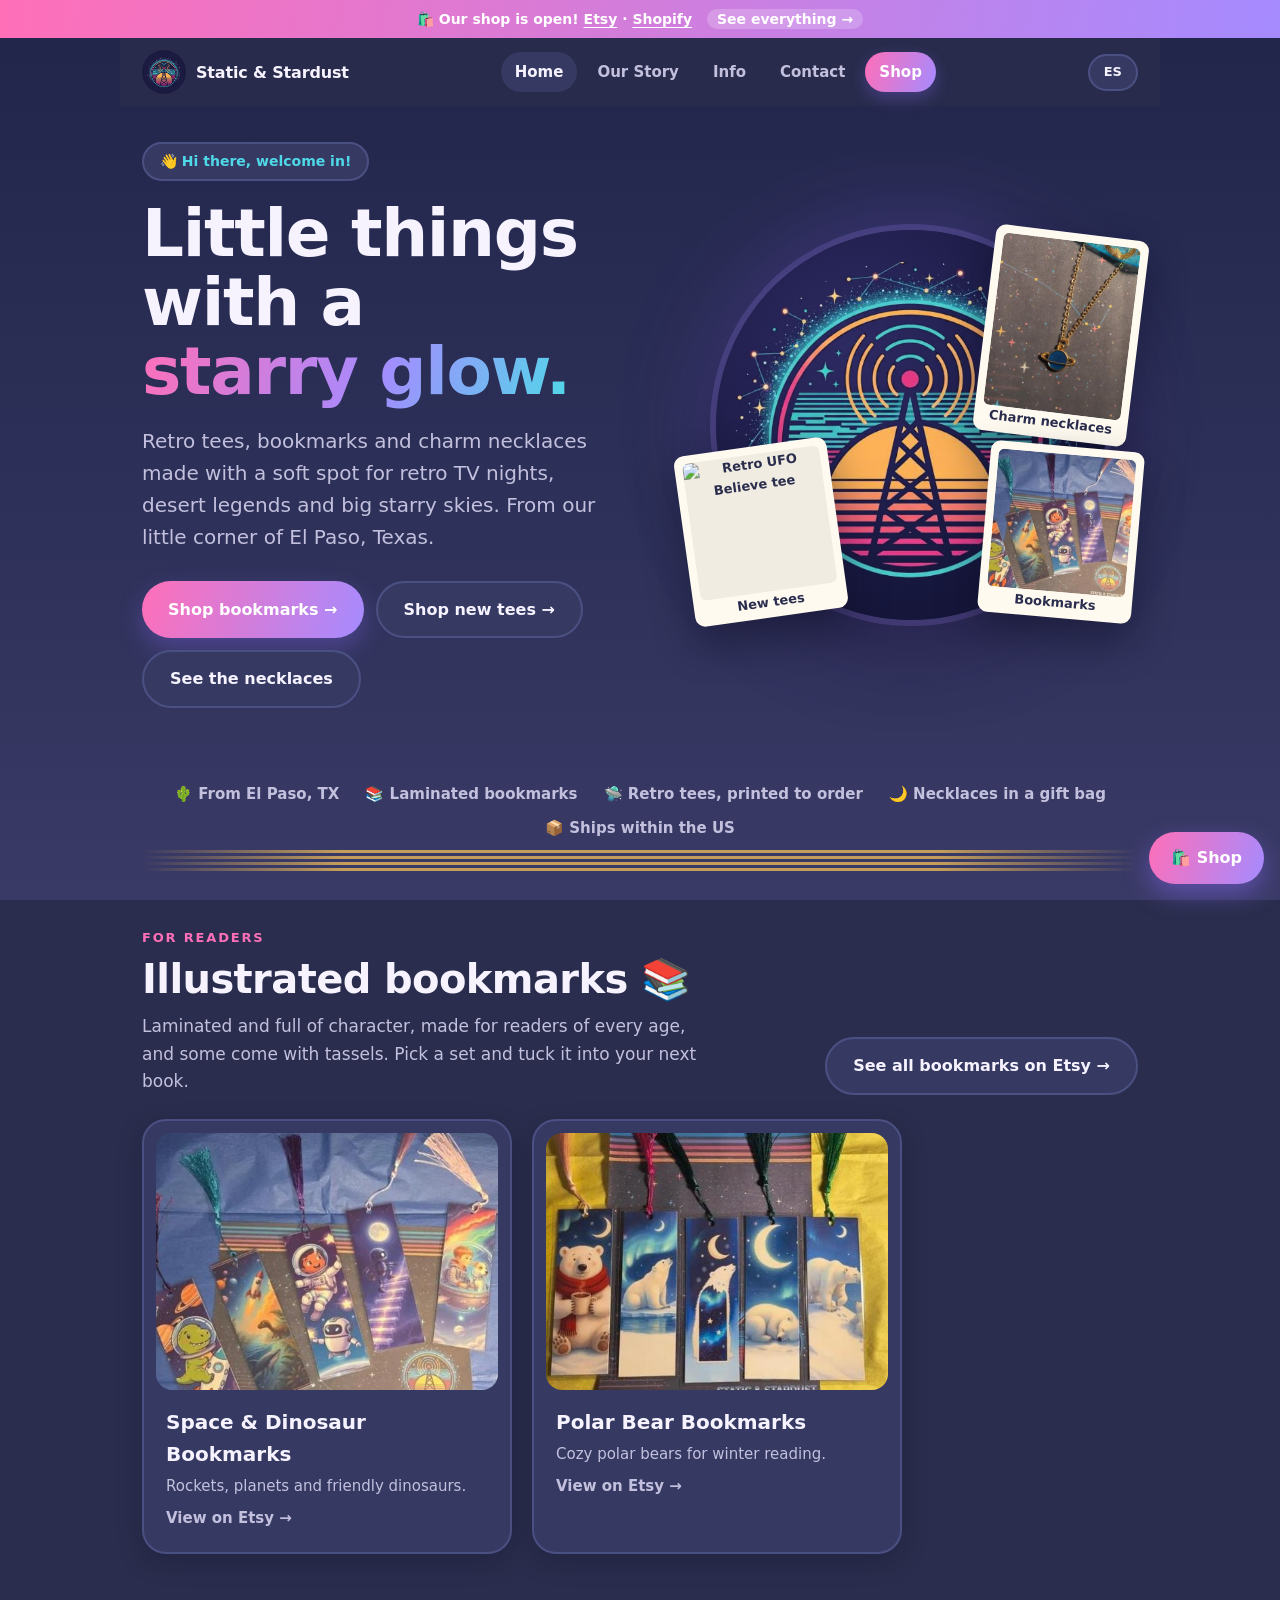
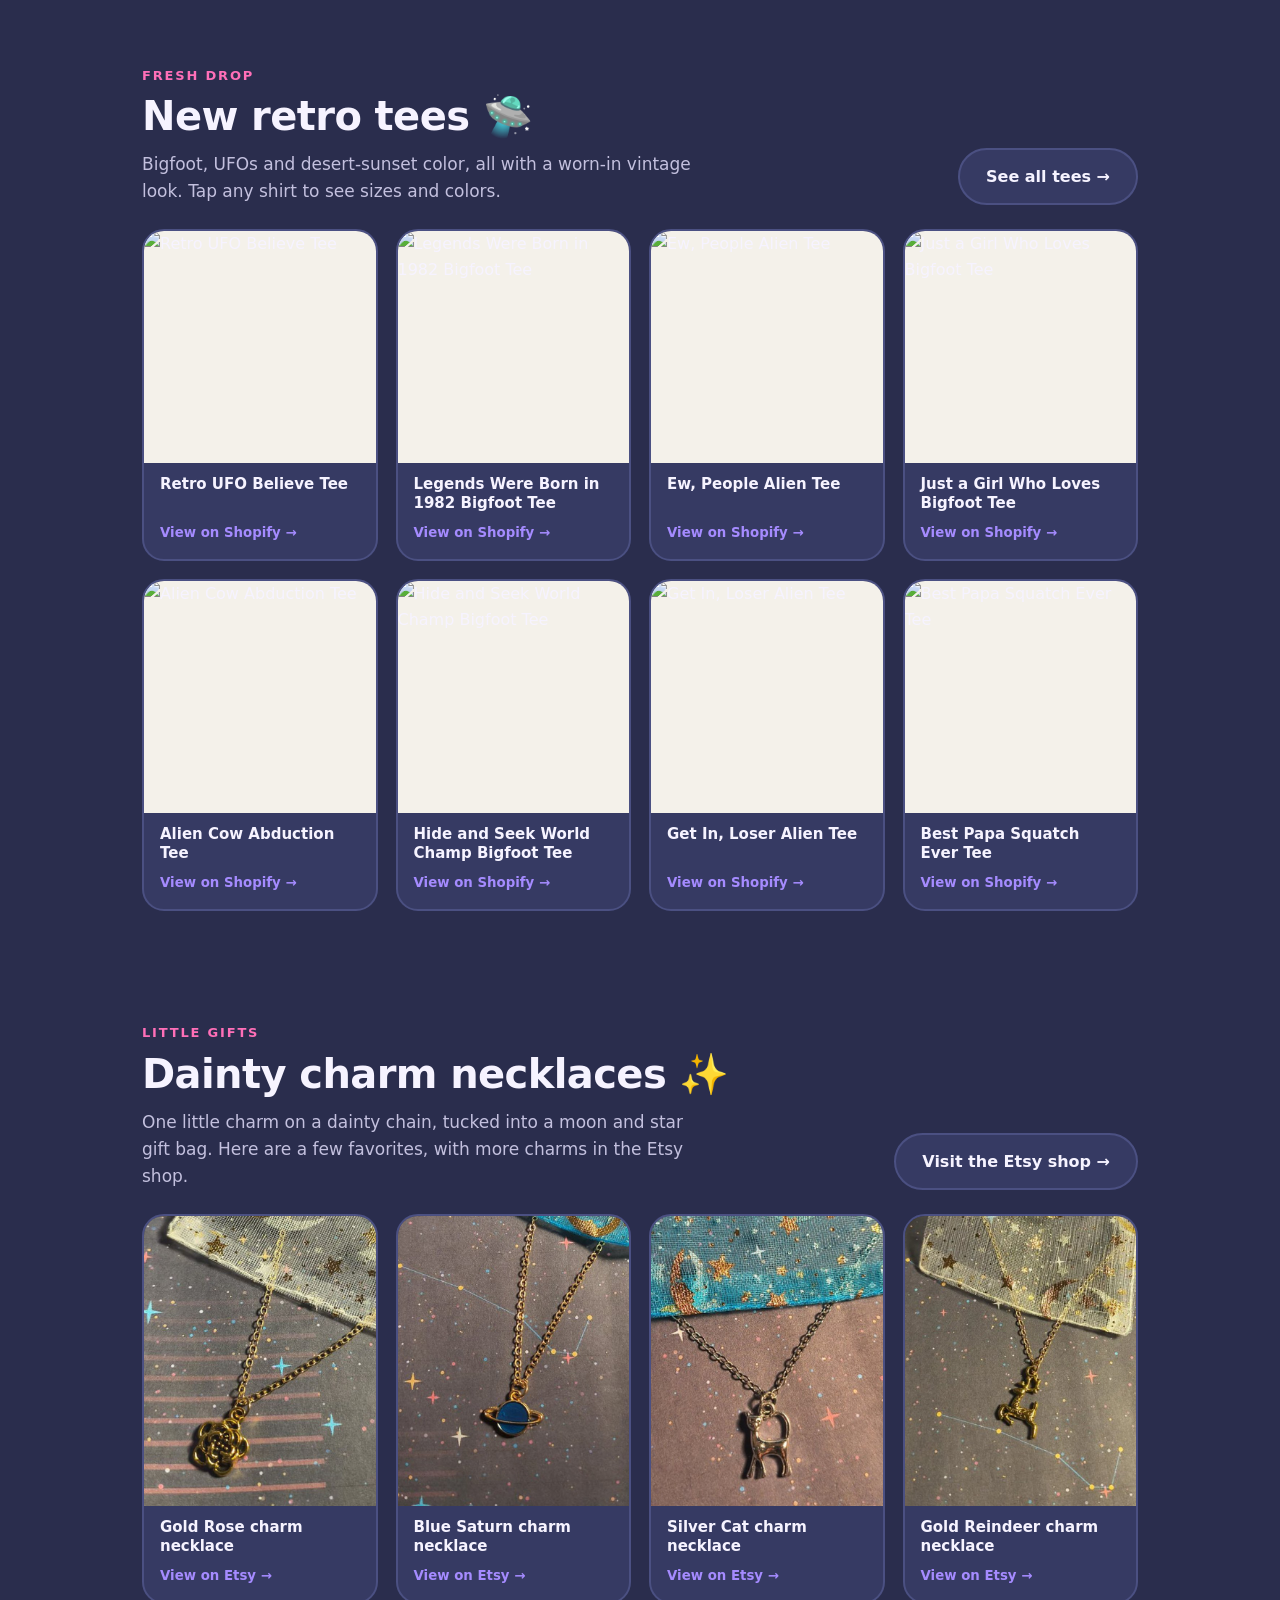
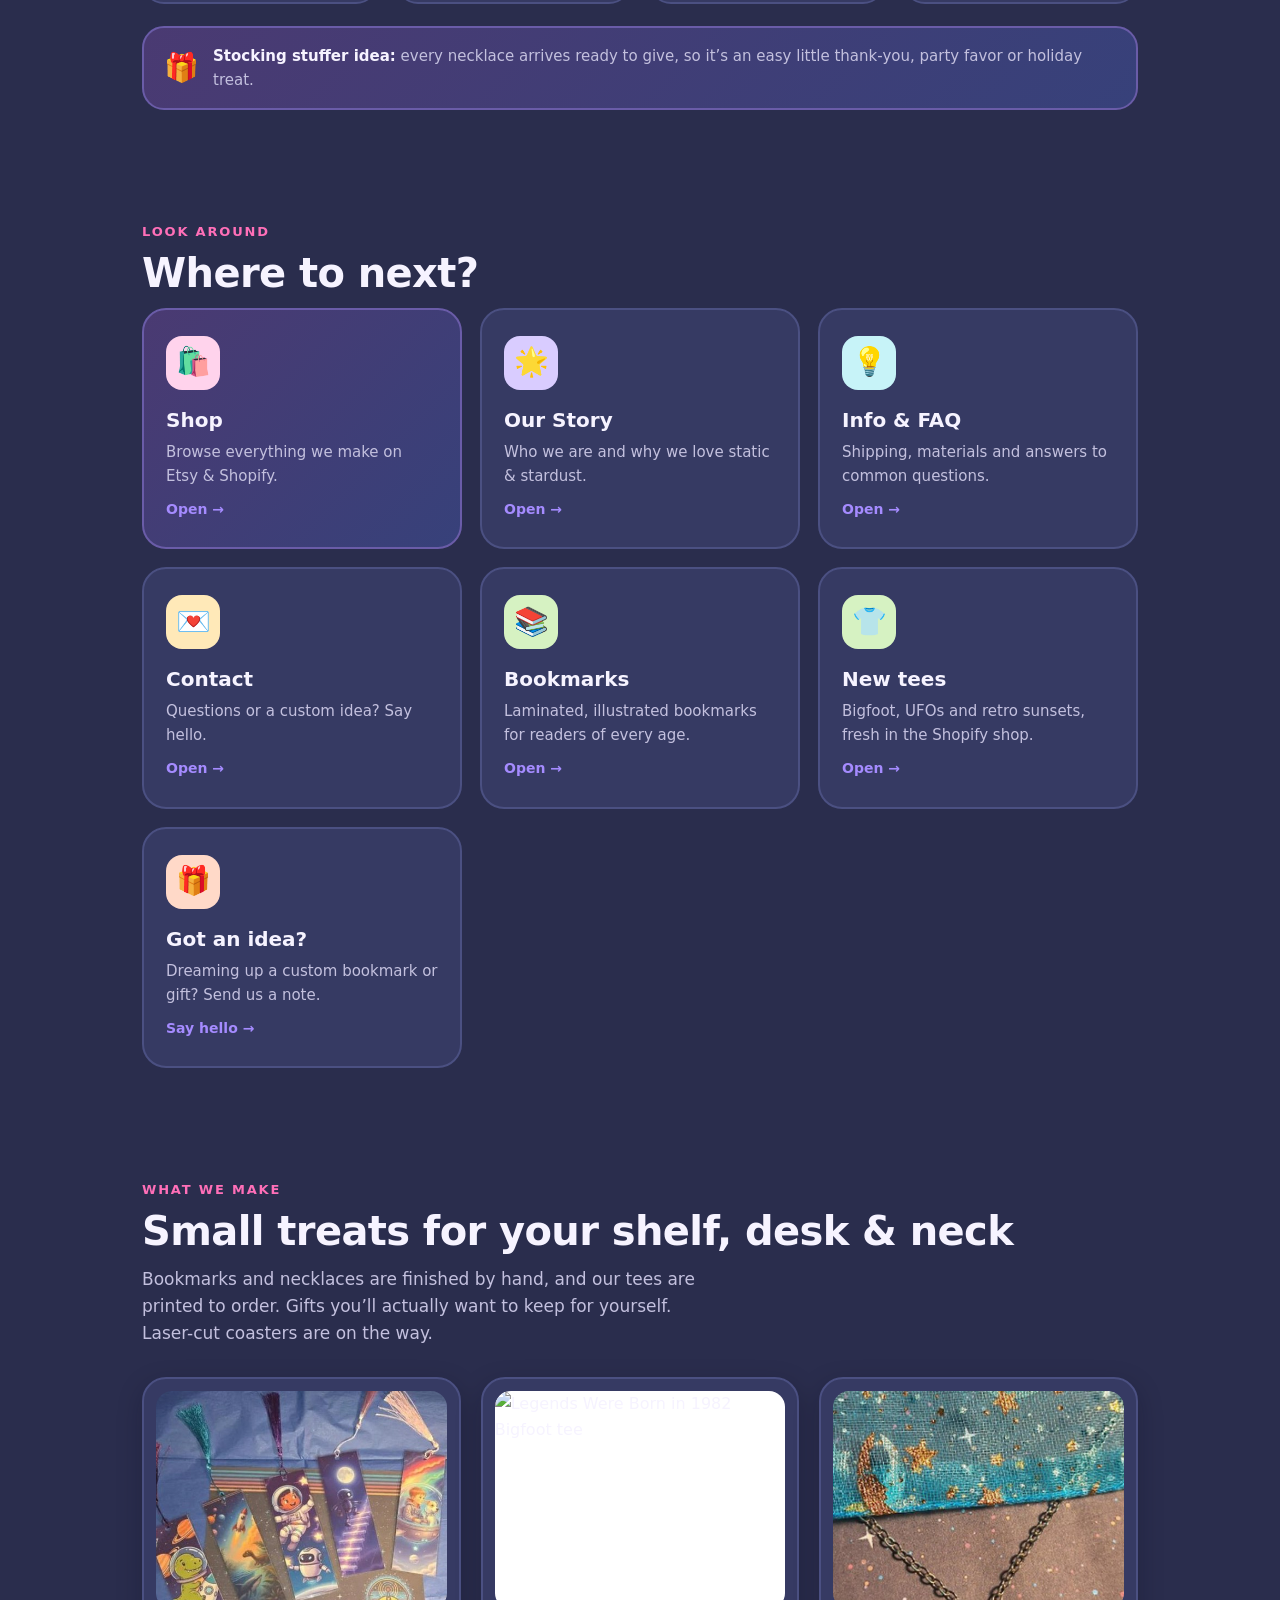
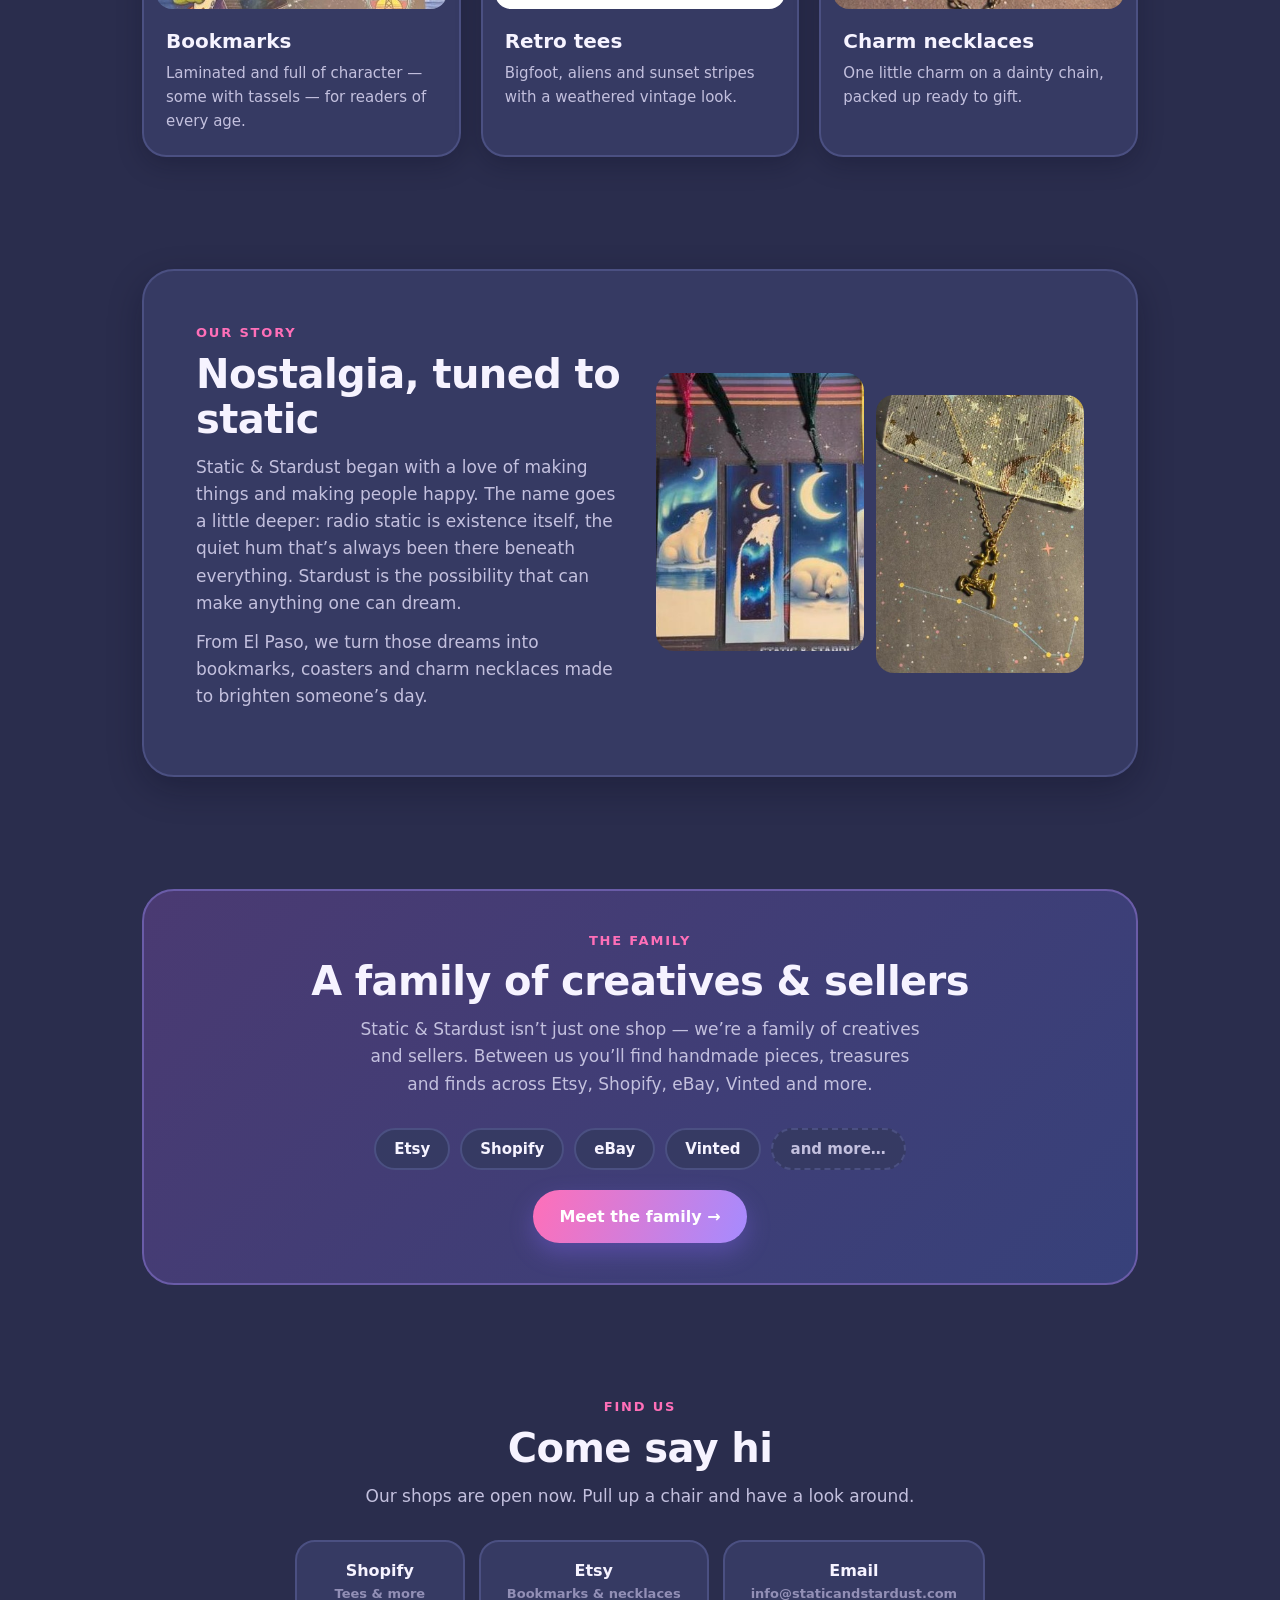
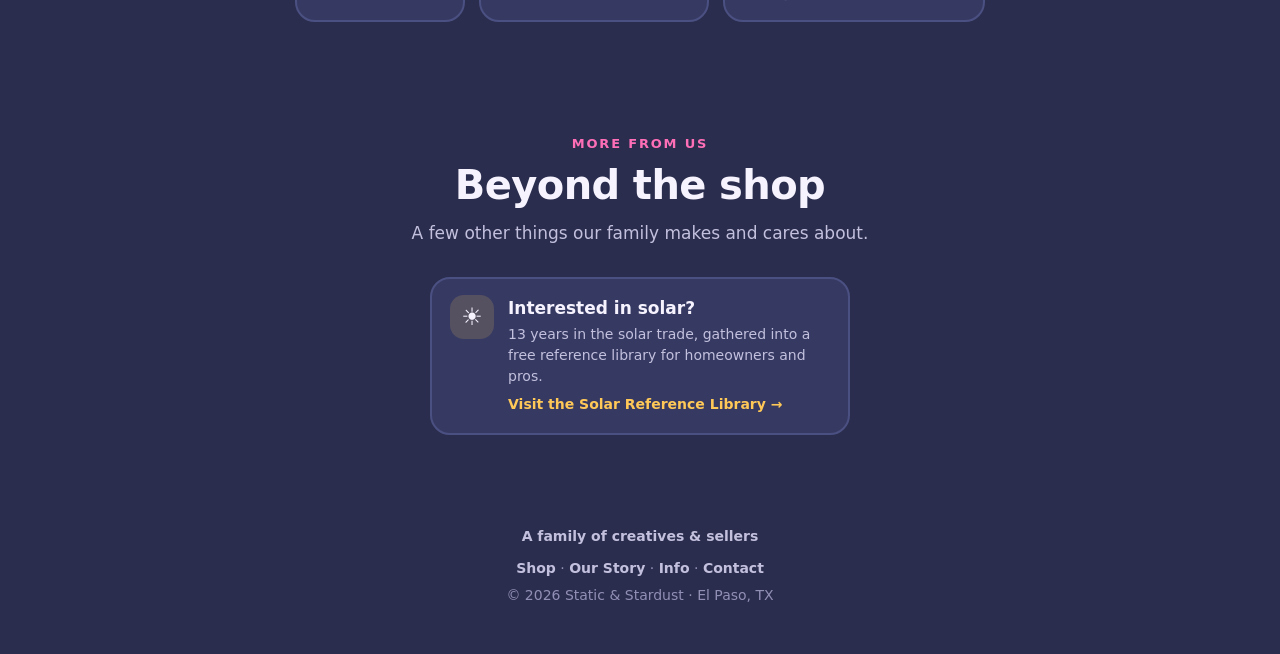
==== commit 429e557a: "Show the whole tee and the necklace charm on the home page cards Co-Authored-By: Claude Opus 5.5 <no" ====
--- a/index.html
+++ b/index.html
@@ -115,12 +115,12 @@
           <p data-i18n="c1.p">Laminated and full of character — some with tassels — for readers of every age.</p>
         </article>
         <article class="card">
-          <div class="pic fit"><img src="https://cdn.shopify.com/s/files/1/0777/9188/7412/files/ninjapod_media_4377434_616502_51_FRONT.jpg?v=1794958257&amp;width=600" alt="Legends Were Born in 1982 Bigfoot tee" loading="lazy"></div>
+          <div class="pic tee"><img src="https://cdn.shopify.com/s/files/1/0777/9188/7412/files/ninjapod_media_4377434_616502_51_FRONT.jpg?v=1794958257&amp;width=600" alt="Legends Were Born in 1982 Bigfoot tee" loading="lazy"></div>
           <h3 data-i18n="c2.t">Retro tees</h3>
           <p data-i18n="c2.p">Bigfoot, aliens and sunset stripes with a weathered vintage look.</p>
         </article>
         <article class="card">
-          <div class="pic charm"><img src="assets/necklace-rose.jpg" alt="Gold rose charm necklace" loading="lazy"></div>
+          <div class="pic"><img src="assets/necklace-cat.jpg" alt="Silver cat charm necklace" loading="lazy" style="object-position:50% 100%"></div>
           <h3 data-i18n="c3.t">Charm necklaces</h3>
           <p data-i18n="c3.p">One little charm on a dainty chain, packed up ready to gift.</p>
         </article>
@@ -136,7 +136,7 @@
           <p data-i18n="story.p2">From El Paso, we turn those dreams into bookmarks, coasters and charm necklaces made to brighten someone’s day.</p>
         </div>
         <div class="photos">
-          <img class="wide" src="assets/bookmarks-polar-bear.jpg" alt="Polar bear laminated bookmarks" loading="lazy">
+          <img src="assets/bookmarks-polar-bear.jpg" alt="Polar bear laminated bookmarks" loading="lazy">
           <img src="assets/necklace-reindeer.jpg" alt="Gold reindeer charm necklace" loading="lazy">
         </div>
       </div>
--- a/welcome.css
+++ b/welcome.css
@@ -58,6 +58,8 @@
 .card:hover{transform:translateY(-5px);box-shadow:0 18px 36px rgba(10,10,30,.4)}
 .card .pic{aspect-ratio:4/3;border-radius:16px;overflow:hidden;margin-bottom:16px;display:grid;place-items:center}
 .card .pic img{width:100%;height:100%;object-fit:cover}
+.pic.tee{background:#fff}
+.pic.tee img{object-fit:contain}
 .card h3{font-size:20px;font-weight:800;padding:0 10px 4px}
 .card p{color:var(--soft);font-size:15px;padding:0 10px}
 .pic.coaster{background:linear-gradient(135deg,#ffd1ea,#d7c9ff)}
@@ -221,17 +223,3 @@
 .cards.two{grid-template-columns:repeat(2,1fr);max-width:760px}
 .cardgo{color:#d63f93;font-weight:800;margin-top:8px}
 @media (max-width:620px){.cards.two{grid-template-columns:1fr}}
-
-/* photo fixes: every picture shows the whole product */
-.card .pic{position:relative;display:block;background:#1b1b41}
-.card .pic img{position:absolute;inset:0;width:100%;height:100%;object-fit:cover}
-.card .pic.fit{background:#fff}
-.card .pic.fit img{object-fit:contain;padding:8px}
-.card .pic.charm img{object-position:50% 80%}
-.story .photos{align-items:center}
-.story .photos img{aspect-ratio:4/5;object-position:50% 70%}
-.story .photos img.wide{aspect-ratio:4/3;object-position:50% 50%}
-.story .photos img:nth-child(2){margin-top:0}
-.polaroid.p2 img{aspect-ratio:4/5;object-position:50% 60%}
-.polaroid.p3 img{aspect-ratio:4/3}
-.polaroid.p1 img{object-fit:contain;background:#fff}
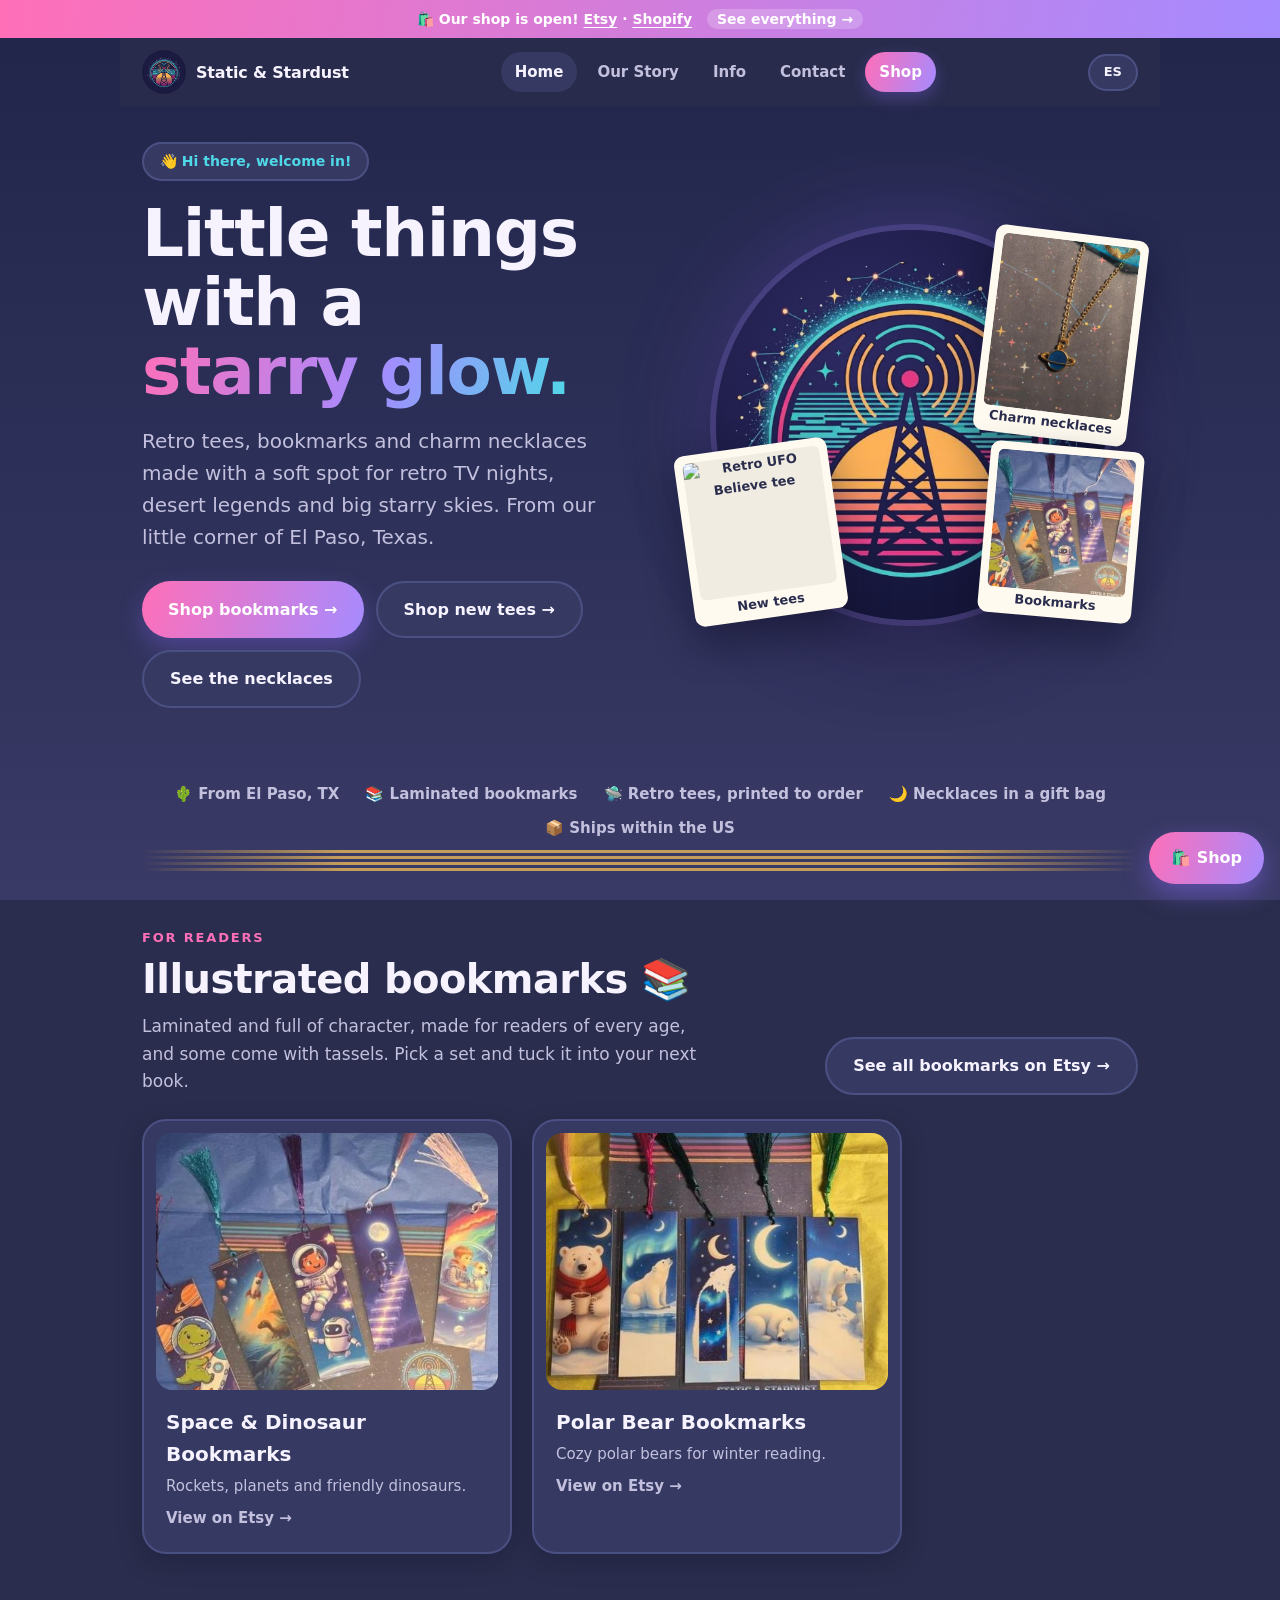
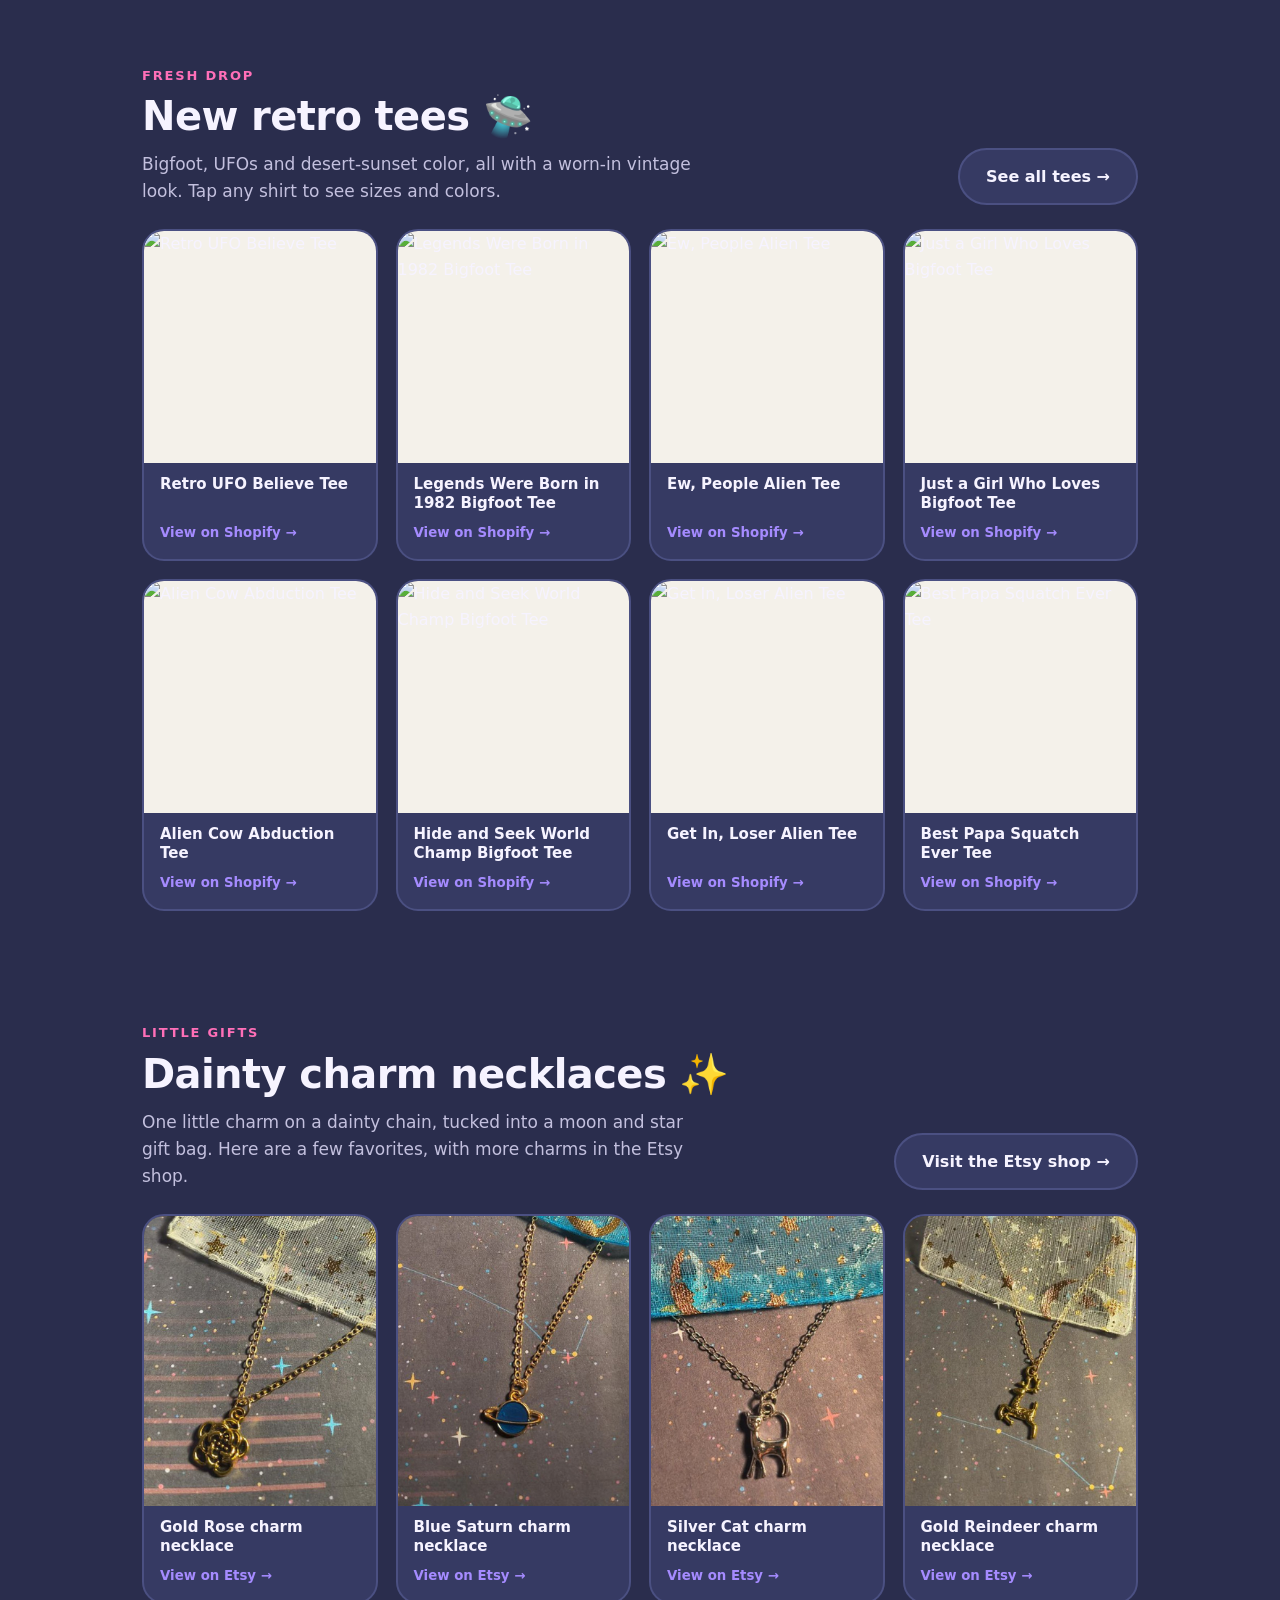
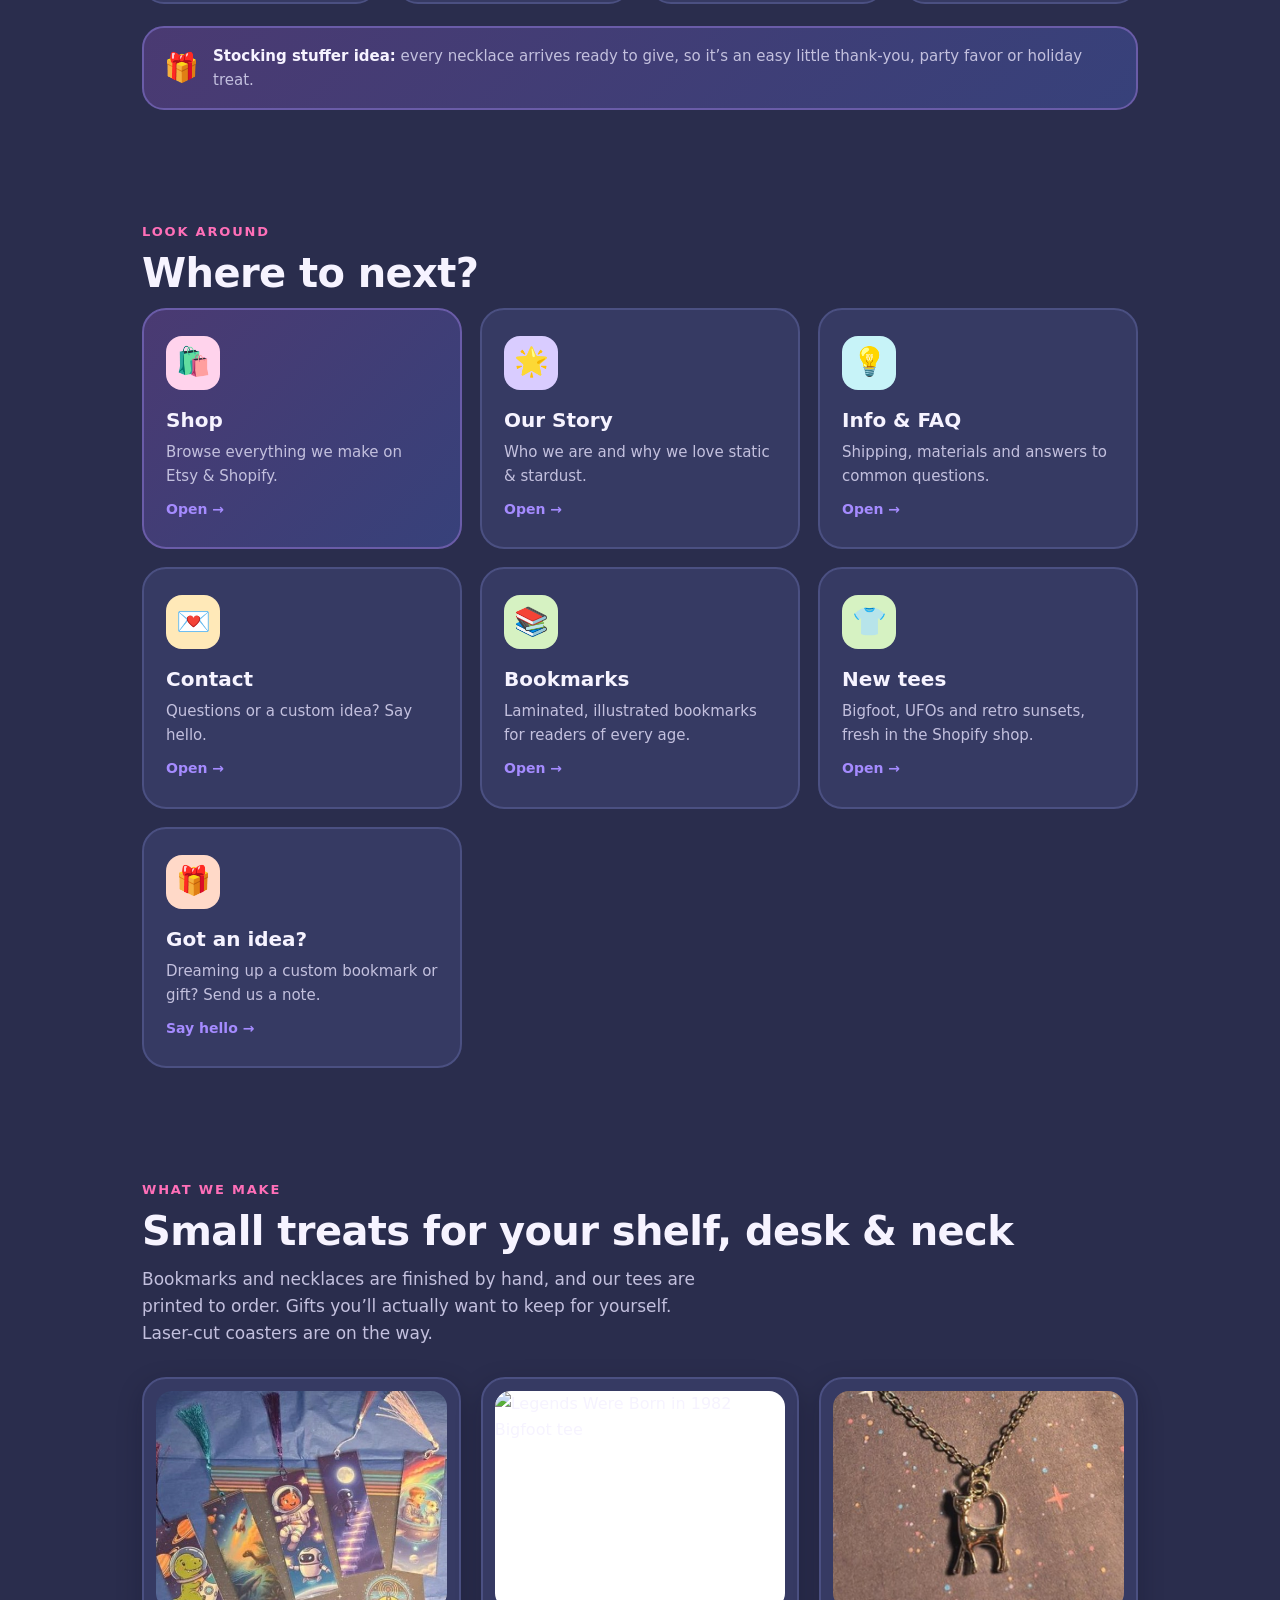
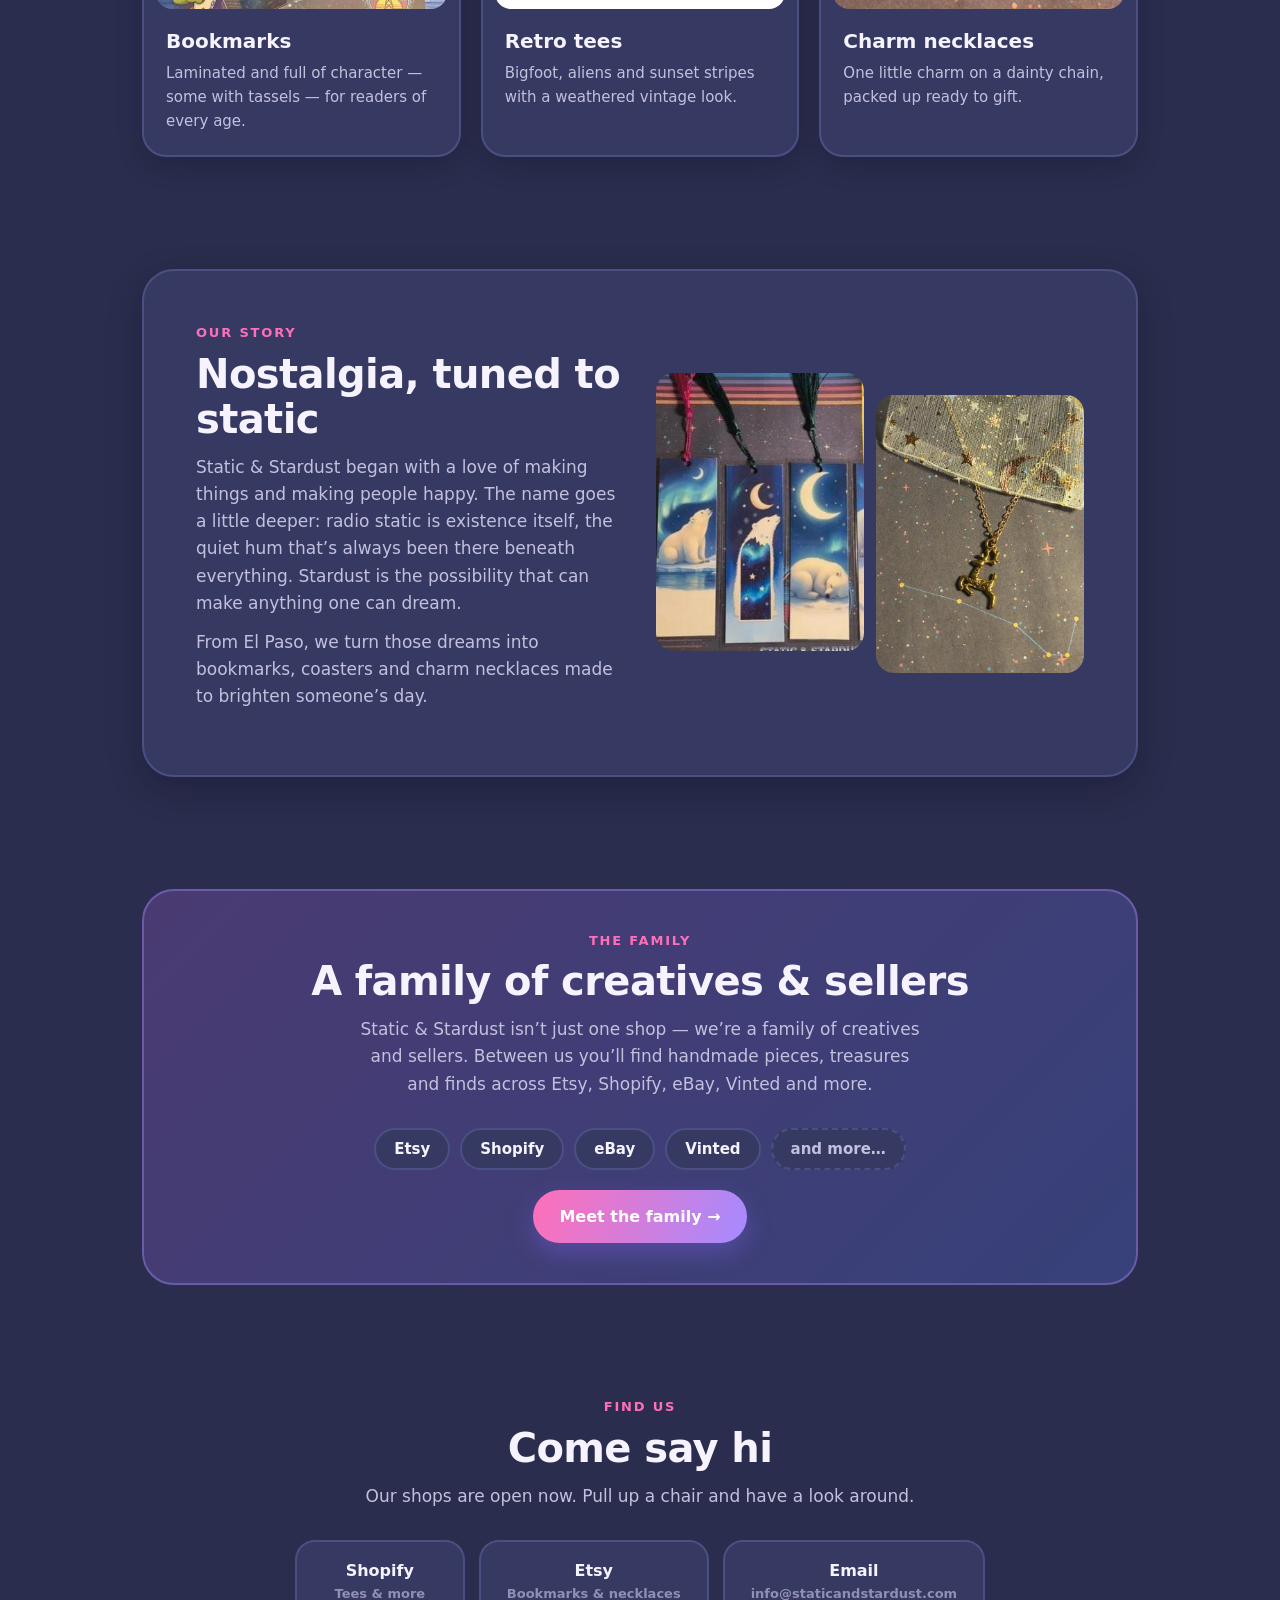
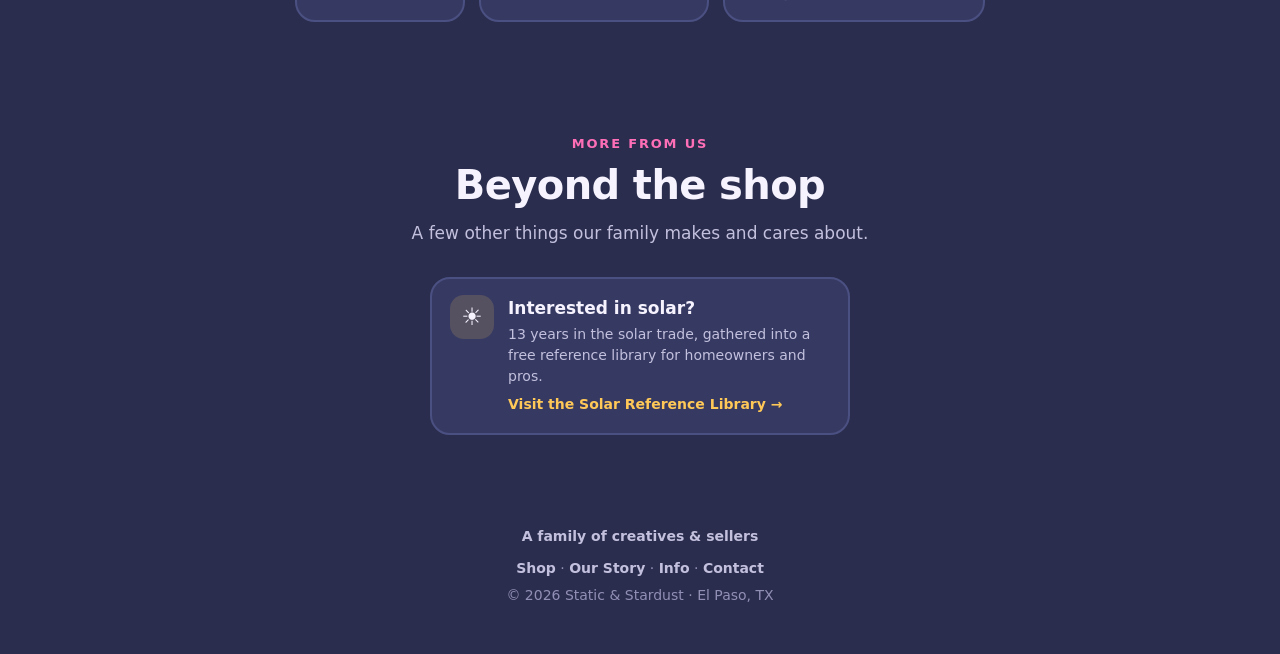
==== commit 95a0f8c9: "Crop the necklace card to the charm Co-Authored-By: Claude Opus 5.5 <noreply@anthropic.com>" ====
--- a/index.html
+++ b/index.html
@@ -120,7 +120,7 @@
           <p data-i18n="c2.p">Bigfoot, aliens and sunset stripes with a weathered vintage look.</p>
         </article>
         <article class="card">
-          <div class="pic"><img src="assets/necklace-cat.jpg" alt="Silver cat charm necklace" loading="lazy" style="object-position:50% 100%"></div>
+          <div class="pic"><img src="assets/necklace-cat.jpg" alt="Silver cat charm necklace" loading="lazy" style="aspect-ratio:4/3;object-position:50% 100%"></div>
           <h3 data-i18n="c3.t">Charm necklaces</h3>
           <p data-i18n="c3.p">One little charm on a dainty chain, packed up ready to gift.</p>
         </article>
